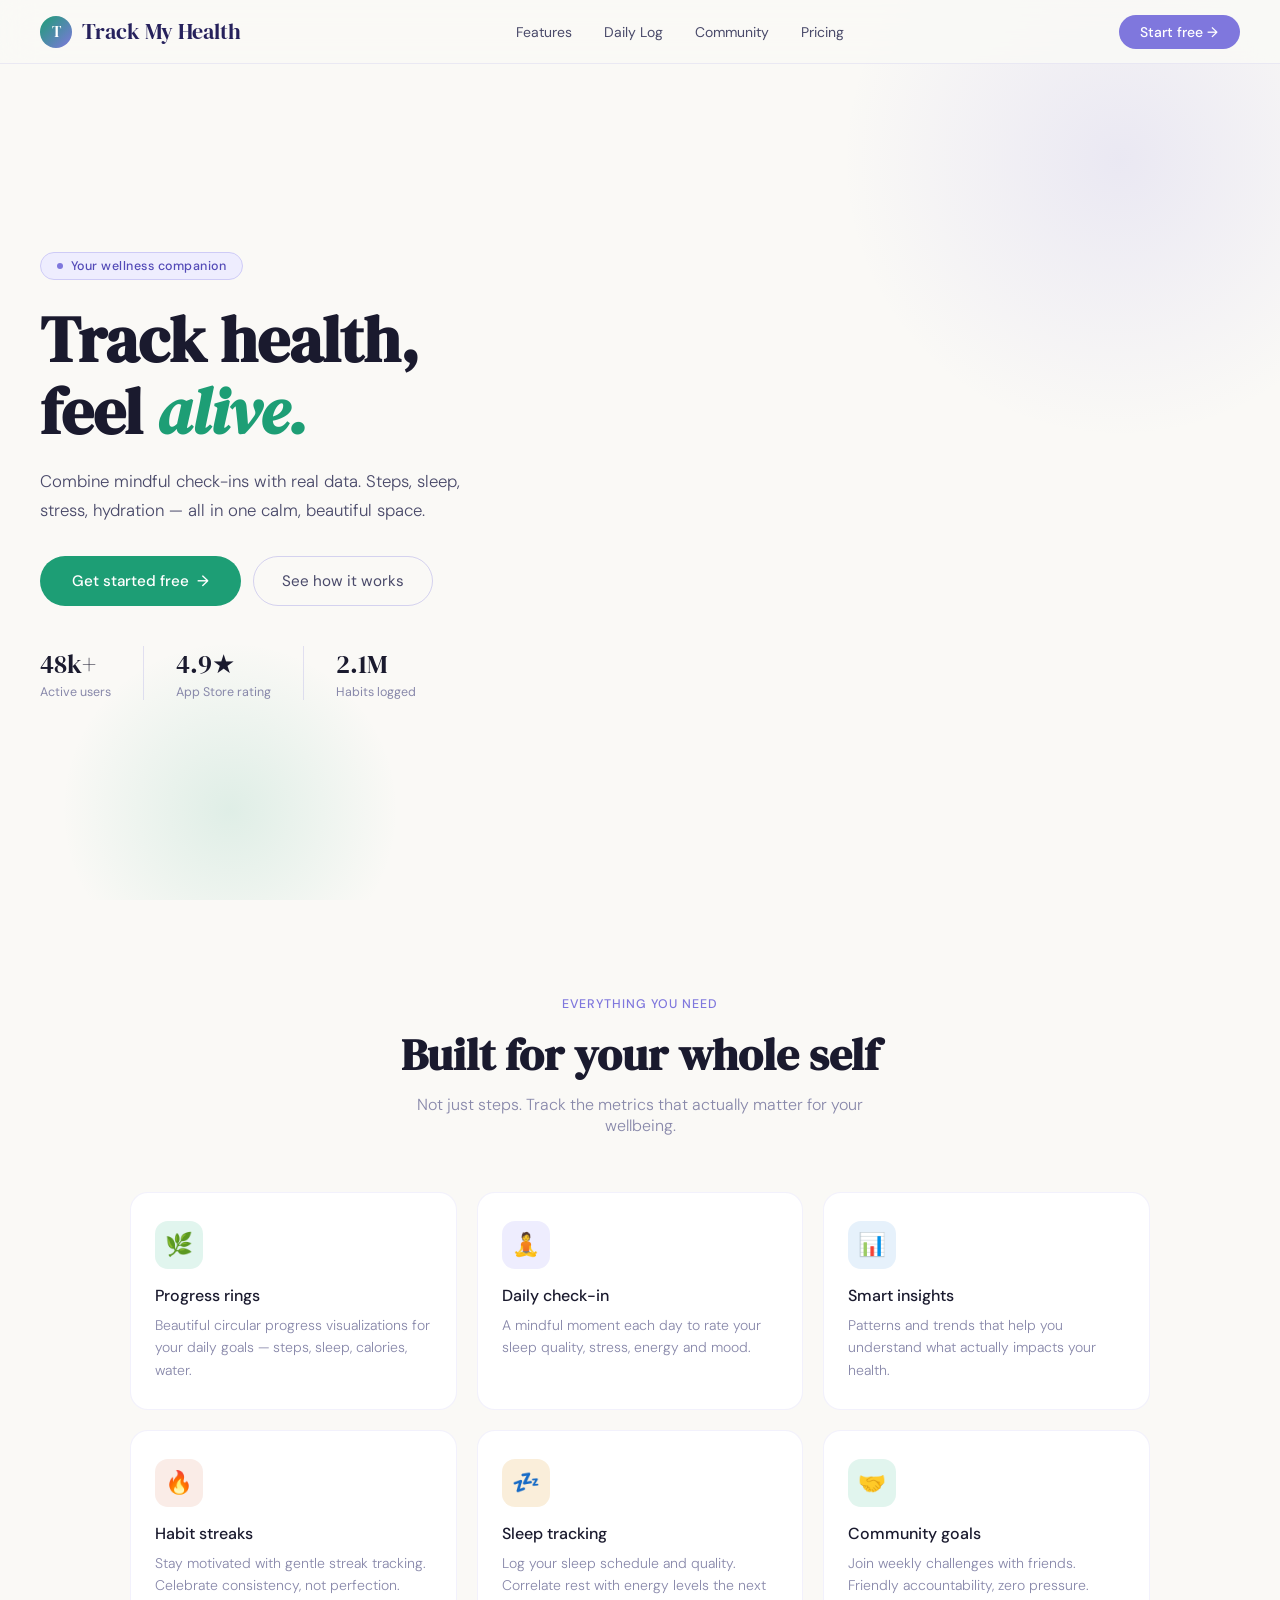
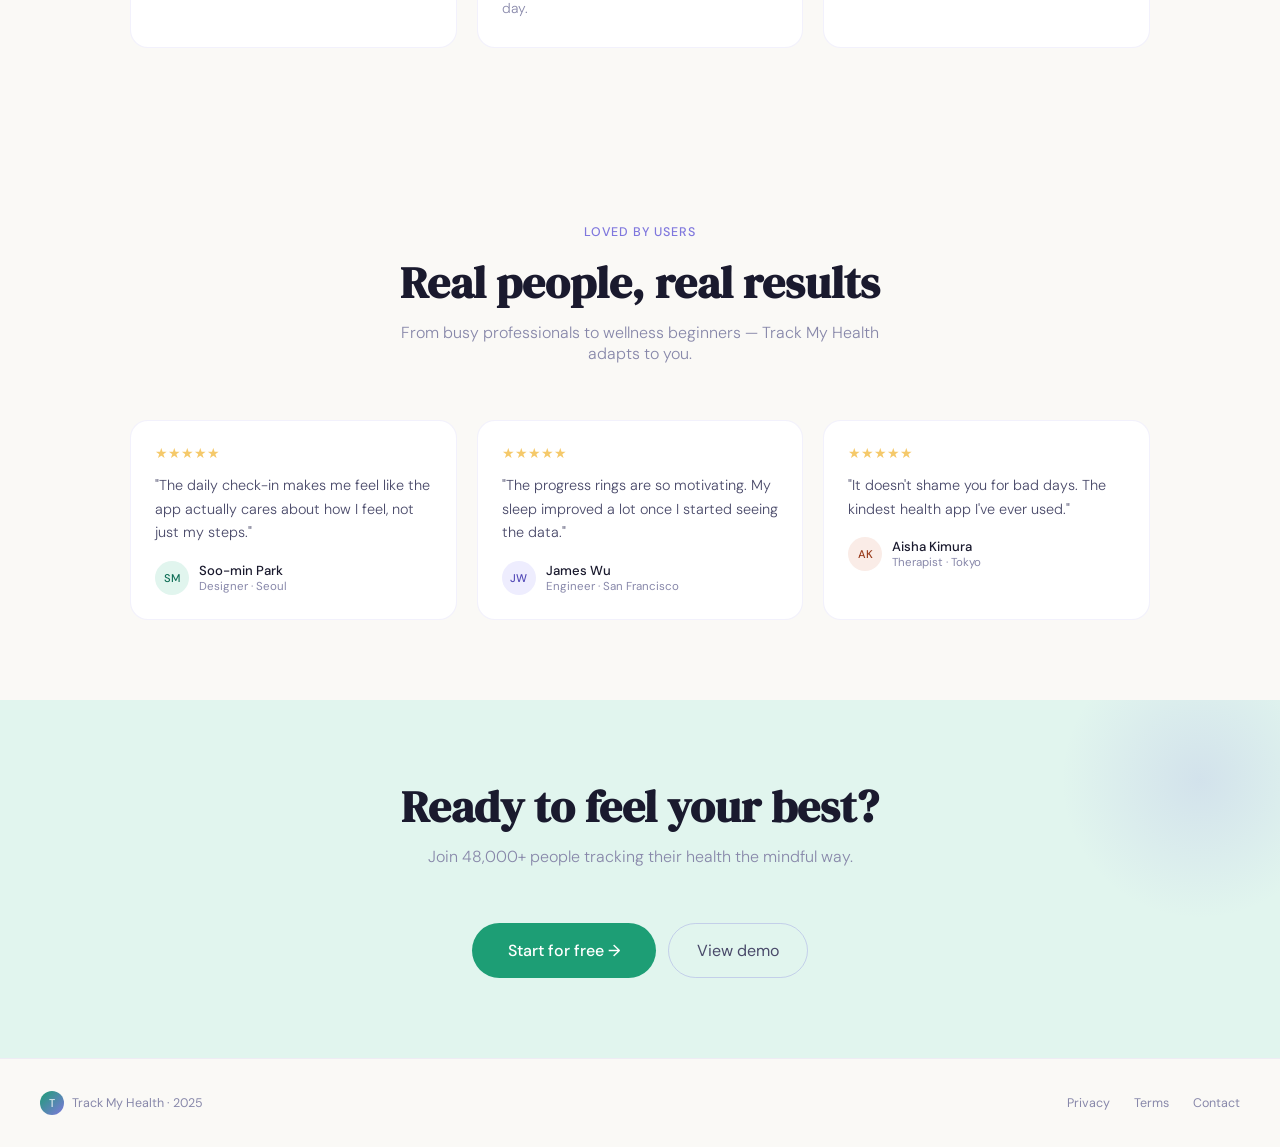
==== index.html @ 21d9737b "Replace activity level dropdown with visible clickable button chips" ====
<!DOCTYPE html>
<html lang="en">
<head>
<meta charset="UTF-8">
<meta name="viewport" content="width=device-width, initial-scale=1.0">
<title>Track My Health</title>
<link href="https://fonts.googleapis.com/css2?family=DM+Serif+Display:ital@0;1&family=DM+Sans:ital,opsz,wght@0,9..40,300;0,9..40,400;0,9..40,500;1,9..40,300&display=swap" rel="stylesheet">
<link rel="stylesheet" href="style.css">
</head>
<body>

<!-- ── MAIN LANDING PAGE ── -->
<div id="main-page">

<!-- NAV -->
<nav>
  <a href="#" class="nav-logo">
    <div class="nav-logo-dot">T</div>
    Track My Health
  </a>
  <ul class="nav-links">
    <li><a href="#features">Features</a></li>
    <li><a href="#checkin">Daily Log</a></li>
    <li><a href="#community">Community</a></li>
    <li><a href="#">Pricing</a></li>
  </ul>
  <button class="nav-cta">Start free →</button>
</nav>

<!-- HERO -->
<section class="hero">
  <div class="hero-left">
    <div class="hero-eyebrow"><span></span> Your wellness companion</div>
    <h1 class="hero-h1">Track health,<br>feel <em>alive.</em></h1>
    <p class="hero-sub">Combine mindful check-ins with real data. Steps, sleep, stress, hydration — all in one calm, beautiful space.</p>
    <div class="hero-actions">
      <button class="btn-primary">Get started free <span>→</span></button>
      <button class="btn-ghost">See how it works</button>
    </div>
    <div class="hero-stats">
      <div>
        <div class="hero-stat-num">48k+</div>
        <div class="hero-stat-label">Active users</div>
      </div>
      <div style="width:1px; background:rgba(127,119,221,0.2);"></div>
      <div>
        <div class="hero-stat-num">4.9★</div>
        <div class="hero-stat-label">App Store rating</div>
      </div>
      <div style="width:1px; background:rgba(127,119,221,0.2);"></div>
      <div>
        <div class="hero-stat-num">2.1M</div>
        <div class="hero-stat-label">Habits logged</div>
      </div>
    </div>
  </div>
</section>

<!-- FEATURES -->
<section class="features" id="features">
  <div class="section-eyebrow">Everything you need</div>
  <h2 class="section-title">Built for your whole self</h2>
  <p class="section-sub">Not just steps. Track the metrics that actually matter for your wellbeing.</p>
  <div class="features-grid">
    <div class="feat-card"><div class="feat-icon-wrap">🌿</div><div class="feat-title">Progress rings</div><div class="feat-desc">Beautiful circular progress visualizations for your daily goals — steps, sleep, calories, water.</div></div>
    <div class="feat-card"><div class="feat-icon-wrap">🧘</div><div class="feat-title">Daily check-in</div><div class="feat-desc">A mindful moment each day to rate your sleep quality, stress, energy and mood.</div></div>
    <div class="feat-card"><div class="feat-icon-wrap">📊</div><div class="feat-title">Smart insights</div><div class="feat-desc">Patterns and trends that help you understand what actually impacts your health.</div></div>
    <div class="feat-card"><div class="feat-icon-wrap">🔥</div><div class="feat-title">Habit streaks</div><div class="feat-desc">Stay motivated with gentle streak tracking. Celebrate consistency, not perfection.</div></div>
    <div class="feat-card"><div class="feat-icon-wrap">💤</div><div class="feat-title">Sleep tracking</div><div class="feat-desc">Log your sleep schedule and quality. Correlate rest with energy levels the next day.</div></div>
    <div class="feat-card"><div class="feat-icon-wrap">🤝</div><div class="feat-title">Community goals</div><div class="feat-desc">Join weekly challenges with friends. Friendly accountability, zero pressure.</div></div>
  </div>
</section>

<!-- TESTIMONIALS -->
<section class="testimonials" id="community">
  <div class="section-eyebrow">Loved by users</div>
  <h2 class="section-title">Real people, real results</h2>
  <p class="section-sub">From busy professionals to wellness beginners — Track My Health adapts to you.</p>
  <div class="testi-grid">
    <div class="testi-card">
      <div class="testi-stars">★★★★★</div>
      <p class="testi-quote">"The daily check-in makes me feel like the app actually cares about how I feel, not just my steps."</p>
      <div class="testi-author"><div class="testi-avatar" style="background:#E1F5EE;color:#0F6E56;">SM</div><div><div class="testi-name">Soo-min Park</div><div class="testi-role">Designer · Seoul</div></div></div>
    </div>
    <div class="testi-card">
      <div class="testi-stars">★★★★★</div>
      <p class="testi-quote">"The progress rings are so motivating. My sleep improved a lot once I started seeing the data."</p>
      <div class="testi-author"><div class="testi-avatar" style="background:#EEEDFE;color:#534AB7;">JW</div><div><div class="testi-name">James Wu</div><div class="testi-role">Engineer · San Francisco</div></div></div>
    </div>
    <div class="testi-card">
      <div class="testi-stars">★★★★★</div>
      <p class="testi-quote">"It doesn't shame you for bad days. The kindest health app I've ever used."</p>
      <div class="testi-author"><div class="testi-avatar" style="background:#FAECE7;color:#993C1D;">AK</div><div><div class="testi-name">Aisha Kimura</div><div class="testi-role">Therapist · Tokyo</div></div></div>
    </div>
  </div>
</section>

<!-- CTA -->
<section class="cta-footer">
  <h2 class="section-title">Ready to feel your best?</h2>
  <p class="section-sub">Join 48,000+ people tracking their health the mindful way.</p>
  <div class="cta-footer-actions">
    <button class="btn-primary" style="font-size:1rem;padding:1rem 2.25rem;">Start for free →</button>
    <button class="btn-ghost" style="font-size:1rem;padding:1rem 1.75rem;">View demo</button>
  </div>
</section>

<!-- FOOTER -->
<footer>
  <div style="display:flex;align-items:center;gap:8px;">
    <div class="nav-logo-dot" style="width:24px;height:24px;font-size:11px;">T</div>
    <span>Track My Health · 2025</span>
  </div>
  <div style="display:flex;gap:1.5rem;">
    <a href="#" style="color:var(--text-soft);text-decoration:none;">Privacy</a>
    <a href="#" style="color:var(--text-soft);text-decoration:none;">Terms</a>
    <a href="#" style="color:var(--text-soft);text-decoration:none;">Contact</a>
  </div>
</footer>

</div><!-- /#main-page -->


<!-- ── PERSONALIZED DASHBOARD ── -->
<div id="dashboard-page" style="display:none;">

  <nav>
    <a href="#" class="nav-logo">
      <div class="nav-logo-dot">T</div>
      Track My Health
    </a>
    <div class="db-nav-right">
      <span class="db-date-pill" id="db-date"></span>
      <div class="db-user-pill">
        <div class="dash-avatar" id="db-avatar"></div>
        <span class="db-nav-name" id="db-nav-name"></span>
      </div>
      <button class="btn-ghost" onclick="goBack()" style="font-size:0.82rem;padding:0.45rem 1rem;">← Home</button>
    </div>
  </nav>

  <!-- Welcome Hero -->
  <section class="db-hero">
    <div class="hero-eyebrow"><span></span> Your health dashboard</div>
    <h1 class="hero-h1">Welcome, <em id="db-name"></em>!</h1>
    <p class="hero-sub">Here's your personal health profile. Let's start building healthy habits today.</p>
    <div class="db-stats-grid" style="grid-template-columns:repeat(5,1fr);">
      <div class="db-stat-card">
        <div class="db-stat-icon">🧬</div>
        <div class="db-stat-val" id="db-gender"></div>
        <div class="db-stat-label">Gender</div>
      </div>
      <div class="db-stat-card">
        <div class="db-stat-icon">🎂</div>
        <div class="db-stat-val" id="db-age"></div>
        <div class="db-stat-label">Age</div>
      </div>
      <div class="db-stat-card">
        <div class="db-stat-icon">📏</div>
        <div class="db-stat-val" id="db-height"></div>
        <div class="db-stat-label">Height</div>
      </div>
      <div class="db-stat-card">
        <div class="db-stat-icon">⚖️</div>
        <div class="db-stat-val" id="db-weight"></div>
        <div class="db-stat-label">Weight</div>
      </div>
      <div class="db-stat-card">
        <div class="db-stat-icon">❤️</div>
        <div class="db-stat-val" id="db-bmi"></div>
        <div class="db-stat-label">BMI · <span id="db-bmi-cat"></span></div>
      </div>
    </div>
    <div class="db-calorie-card">
      <div class="db-cal-item">
        <div class="db-cal-label">Base Metabolic Rate</div>
        <div class="db-cal-num" id="db-bmr"></div>
        <div class="db-cal-sub">kcal burned at rest</div>
      </div>
      <div class="db-cal-divider"></div>
      <div class="db-cal-item">
        <div class="db-cal-label">Maintenance</div>
        <div class="db-cal-num" style="color:var(--purple-600);" id="db-maintain"></div>
        <div class="db-cal-sub">kcal/day to stay same weight</div>
      </div>
      <div class="db-cal-divider"></div>
      <div class="db-cal-item">
        <div class="db-cal-label">To Lose Weight</div>
        <div class="db-cal-num" style="color:var(--green-600);" id="db-lose-cal"></div>
        <div class="db-cal-sub">kcal/day · ~0.5 kg/week</div>
      </div>
    </div>
    <div class="db-health-note" id="db-health-wrap" style="display:none;">
      <div class="db-health-label">⚠️ Health conditions noted</div>
      <div class="db-health-text" id="db-health"></div>
    </div>
  </section>

  <!-- Goals -->
  <section class="db-goals-section">
    <div class="section-eyebrow">Your goals</div>
    <h2 class="section-title">What you're working towards</h2>
    <div class="db-goals-wrap" id="db-goals"></div>
  </section>

  <!-- Personalised Tips -->
  <section class="features" style="padding-top:0;">
    <div class="section-eyebrow">Recommendations</div>
    <h2 class="section-title">Tips just for you</h2>
    <p class="section-sub">Tailored advice based on your goals to help you get started.</p>
    <div class="features-grid" id="db-tips"></div>
  </section>

  <!-- CTA -->
  <section class="cta-footer">
    <h2 class="section-title">Start your first check-in</h2>
    <p class="section-sub">Log how you feel today — sleep, energy, hydration, and mood.</p>
    <div class="cta-footer-actions">
      <button class="btn-primary" style="font-size:1rem;padding:1rem 2.25rem;">Log today →</button>
      <button class="btn-ghost" onclick="goBack()" style="font-size:1rem;padding:1rem 1.75rem;">← Back to home</button>
    </div>
  </section>

  <footer>
    <div style="display:flex;align-items:center;gap:8px;">
      <div class="nav-logo-dot" style="width:24px;height:24px;font-size:11px;">T</div>
      <span>Track My Health · 2025</span>
    </div>
  </footer>

</div><!-- /#dashboard-page -->


<!-- ONBOARDING MODAL -->
<div class="modal-overlay" id="modal-overlay">
  <div class="modal-card">
    <button class="modal-close" id="modal-close">✕</button>

    <!-- Step indicator -->
    <div class="modal-steps">
      <div class="step-dot active" id="dot-1">1</div>
      <div class="step-line" id="step-line"></div>
      <div class="step-dot" id="dot-2">2</div>
    </div>
    <div class="step-labels">
      <span>Goals</span>
      <span>Details</span>
    </div>

    <!-- STEP 1: Goals -->
    <div id="step-1">
      <div class="modal-header">
        <h2 class="modal-title">What are your goals?</h2>
        <p class="modal-sub">Pick everything you want to work on — select at least one.</p>
      </div>
      <div class="goals-grid goals-grid-lg">
        <label class="goal-chip"><input type="checkbox" name="goals" value="lose-weight"/> 🏃 Lose weight</label>
        <label class="goal-chip"><input type="checkbox" name="goals" value="build-muscle"/> 💪 Build muscle</label>
        <label class="goal-chip"><input type="checkbox" name="goals" value="sleep-better"/> 💤 Sleep better</label>
        <label class="goal-chip"><input type="checkbox" name="goals" value="reduce-stress"/> 🧘 Reduce stress</label>
        <label class="goal-chip"><input type="checkbox" name="goals" value="improve-fitness"/> ⚡ Improve fitness</label>
        <label class="goal-chip"><input type="checkbox" name="goals" value="track-nutrition"/> 🥗 Track nutrition</label>
      </div>
      <p class="step-error" id="goal-error">Please select at least one goal to continue.</p>
      <button type="button" class="btn-primary" onclick="goToStep2()" style="width:100%;justify-content:center;font-size:1rem;padding:1rem;margin-top:1.5rem;">
        Next step →
      </button>
    </div>

    <!-- STEP 2: Personal details -->
    <div id="step-2" style="display:none;">
      <div class="modal-header">
        <h2 class="modal-title">About you</h2>
        <p class="modal-sub">Your details help us personalise your dashboard.</p>
      </div>
      <form class="modal-form" id="onboarding-form">
        <div class="form-row">
          <div class="form-group">
            <label>Your name</label>
            <input type="text" name="name" placeholder="e.g. Alex" required/>
          </div>
          <div class="form-group">
            <label>Gender</label>
            <select name="gender" required>
              <option value="" disabled selected>Select gender</option>
              <option value="Male">Male</option>
              <option value="Female">Female</option>
              <option value="Non-binary">Non-binary</option>
              <option value="Prefer not to say">Prefer not to say</option>
            </select>
          </div>
        </div>
        <div class="form-row">
          <div class="form-group">
            <label>Age</label>
            <input type="number" name="age" placeholder="e.g. 28" min="10" max="120" required/>
          </div>
        </div>
        <div class="form-group">
          <label>Activity Level <span style="color:var(--text-soft);font-weight:300;">— pick one</span></label>
          <div class="activity-grid">
            <label class="activity-chip"><input type="radio" name="activity" value="1.2" required/> 🛋️ Sedentary<span>little/no exercise</span></label>
            <label class="activity-chip"><input type="radio" name="activity" value="1.375"/> 🚶 Light<span>1–3 days/week</span></label>
            <label class="activity-chip"><input type="radio" name="activity" value="1.55"/> 🏃 Moderate<span>3–5 days/week</span></label>
            <label class="activity-chip"><input type="radio" name="activity" value="1.725"/> ⚡ Very Active<span>6–7 days/week</span></label>
            <label class="activity-chip"><input type="radio" name="activity" value="1.9"/> 🔥 Super Active<span>physical job + gym</span></label>
          </div>
        </div>
        <div class="form-row">
          <div class="form-group">
            <label>Height</label>
            <div class="input-unit-wrap">
              <input type="number" name="height" placeholder="e.g. 175" min="50" max="300" required/>
              <span class="input-unit">cm</span>
            </div>
          </div>
          <div class="form-group">
            <label>Weight</label>
            <div class="input-unit-wrap">
              <input type="number" name="weight" placeholder="e.g. 70" min="20" max="500" required/>
              <span class="input-unit">kg</span>
            </div>
          </div>
        </div>
        <div class="form-group">
          <label>Health conditions <span style="color:var(--text-soft);font-weight:300;">(optional)</span></label>
          <textarea name="health" placeholder="e.g. Diabetes, high blood pressure, knee pain, back issues, asthma..."></textarea>
        </div>
        <div class="step-nav">
          <button type="button" class="btn-ghost" onclick="goToStep1()">← Back</button>
          <button type="submit" class="btn-primary" style="flex:1;justify-content:center;">Start my journey →</button>
        </div>
      </form>
    </div>

  </div>
</div>

<script src="script.js"></script>
</body>
</html>
---- style.css ----
*, *::before, *::after { box-sizing: border-box; margin: 0; padding: 0; }

:root {
  --green-50: #E1F5EE;
  --green-100: #9FE1CB;
  --green-400: #1D9E75;
  --green-600: #0F6E56;
  --green-900: #04342C;
  --purple-50: #EEEDFE;
  --purple-100: #CECBF6;
  --purple-400: #7F77DD;
  --purple-600: #534AB7;
  --purple-900: #26215C;
  --warm: #FAF9F6;
  --text-dark: #1a1a2e;
  --text-mid: #4a4a6a;
  --text-soft: #8888aa;
  --radius: 18px;
  --radius-sm: 10px;
}

html { scroll-behavior: smooth; }

body {
  font-family: 'DM Sans', sans-serif;
  background: var(--warm);
  color: var(--text-dark);
  min-height: 100vh;
  overflow-x: hidden;
}

nav {
  position: fixed; top: 0; left: 0; right: 0; z-index: 100;
  display: flex; align-items: center; justify-content: space-between;
  padding: 0 2.5rem; height: 64px;
  background: rgba(250,249,246,0.85);
  backdrop-filter: blur(16px);
  border-bottom: 1px solid rgba(127,119,221,0.12);
}
.nav-logo {
  display: flex; align-items: center; gap: 10px;
  font-family: 'DM Serif Display', serif;
  font-size: 1.35rem; color: var(--purple-900); text-decoration: none;
}
.nav-logo-dot {
  width: 32px; height: 32px; border-radius: 50%;
  background: linear-gradient(135deg, var(--green-400), var(--purple-400));
  display: flex; align-items: center; justify-content: center;
  color: #fff; font-size: 15px;
}
.nav-links { display: flex; gap: 2rem; list-style: none; }
.nav-links a {
  text-decoration: none; font-size: 0.875rem;
  color: var(--text-mid); transition: color 0.2s;
}
.nav-links a:hover { color: var(--purple-400); }
.nav-cta {
  background: var(--purple-400); color: #fff;
  border: none; border-radius: 50px;
  padding: 0.5rem 1.35rem; font-size: 0.875rem; font-weight: 500;
  cursor: pointer; transition: background 0.2s, transform 0.15s;
  font-family: 'DM Sans', sans-serif;
}
.nav-cta:hover { background: var(--purple-600); transform: translateY(-1px); }

.hero {
  min-height: 100vh;
  display: grid; grid-template-columns: 1fr 1fr;
  align-items: center; padding: 100px 2.5rem 3rem;
  gap: 3rem; position: relative; overflow: hidden;
}
.hero::before {
  content: ''; position: absolute; top: -120px; right: -120px;
  width: 560px; height: 560px; border-radius: 50%;
  background: radial-gradient(circle, rgba(127,119,221,0.13) 0%, transparent 70%);
  pointer-events: none;
}
.hero::after {
  content: ''; position: absolute; bottom: -80px; left: 60px;
  width: 340px; height: 340px; border-radius: 50%;
  background: radial-gradient(circle, rgba(29,158,117,0.12) 0%, transparent 70%);
  pointer-events: none;
}
.hero-left { position: relative; z-index: 1; }
.hero-eyebrow {
  display: inline-flex; align-items: center; gap: 8px;
  background: var(--purple-50); border: 1px solid var(--purple-100);
  color: var(--purple-600); border-radius: 50px;
  padding: 0.3rem 1rem; font-size: 0.78rem; font-weight: 500;
  letter-spacing: 0.04em; margin-bottom: 1.5rem;
  animation: fadeUp 0.6s ease both;
}
.hero-eyebrow span {
  width: 6px; height: 6px; border-radius: 50%;
  background: var(--purple-400); display: inline-block;
}
.hero-h1 {
  font-family: 'DM Serif Display', serif;
  font-size: clamp(2.8rem, 5vw, 4rem); line-height: 1.12;
  color: var(--text-dark); margin-bottom: 1.25rem;
  animation: fadeUp 0.6s 0.1s ease both;
}
.hero-h1 em { font-style: italic; color: var(--green-400); }
.hero-sub {
  font-size: 1.05rem; font-weight: 300; line-height: 1.7;
  color: var(--text-mid); max-width: 440px; margin-bottom: 2rem;
  animation: fadeUp 0.6s 0.2s ease both;
}
.hero-actions {
  display: flex; gap: 12px; flex-wrap: wrap;
  animation: fadeUp 0.6s 0.3s ease both;
}
.btn-primary {
  background: var(--green-400); color: #fff;
  border: none; border-radius: 50px;
  padding: 0.85rem 2rem; font-size: 0.95rem; font-weight: 500;
  cursor: pointer; transition: background 0.2s, transform 0.15s;
  display: inline-flex; align-items: center; gap: 8px;
  font-family: 'DM Sans', sans-serif;
}
.btn-primary:hover { background: var(--green-600); transform: translateY(-2px); }
.btn-ghost {
  background: transparent; color: var(--text-mid);
  border: 1.5px solid rgba(127,119,221,0.3); border-radius: 50px;
  padding: 0.85rem 1.75rem; font-size: 0.95rem;
  cursor: pointer; transition: all 0.2s;
  font-family: 'DM Sans', sans-serif;
}
.btn-ghost:hover { border-color: var(--purple-400); color: var(--purple-400); }
.hero-stats {
  display: flex; gap: 2rem; margin-top: 2.5rem;
  animation: fadeUp 0.6s 0.4s ease both;
}
.hero-stat-num {
  font-family: 'DM Serif Display', serif;
  font-size: 1.6rem; color: var(--text-dark);
}
.hero-stat-label { font-size: 0.78rem; color: var(--text-soft); margin-top: 2px; }

.hero-right { position: relative; z-index: 1; animation: fadeUp 0.7s 0.2s ease both; }
.dashboard-card {
  background: #fff; border-radius: 28px;
  border: 1px solid rgba(127,119,221,0.15); padding: 1.5rem;
  box-shadow: 0 8px 48px rgba(127,119,221,0.1), 0 2px 12px rgba(29,158,117,0.06);
  position: relative;
}
.dash-header {
  display: flex; align-items: center; justify-content: space-between;
  margin-bottom: 1.25rem;
}
.dash-greeting { font-size: 0.78rem; color: var(--text-soft); }
.dash-name { font-size: 1rem; font-weight: 500; color: var(--text-dark); }
.dash-avatar {
  width: 38px; height: 38px; border-radius: 50%;
  background: linear-gradient(135deg, var(--green-100), var(--purple-100));
  display: flex; align-items: center; justify-content: center;
  font-size: 0.8rem; font-weight: 500; color: var(--purple-600);
}

.ring-section {
  display: flex; align-items: center; justify-content: center;
  gap: 2rem; margin-bottom: 1.25rem;
}
.ring-wrap { position: relative; width: 110px; height: 110px; }
.ring-wrap svg { transform: rotate(-90deg); }
.ring-center {
  position: absolute; top: 50%; left: 50%;
  transform: translate(-50%, -50%); text-align: center;
}
.ring-center-num {
  font-family: 'DM Serif Display', serif;
  font-size: 1.4rem; color: var(--text-dark); line-height: 1;
}
.ring-center-label { font-size: 0.65rem; color: var(--text-soft); }
.ring-stats { display: flex; flex-direction: column; gap: 8px; }
.ring-stat-row { display: flex; align-items: center; gap: 10px; }
.ring-stat-dot { width: 9px; height: 9px; border-radius: 50%; flex-shrink: 0; }
.ring-stat-label { font-size: 0.75rem; color: var(--text-soft); flex: 1; }
.ring-stat-val { font-size: 0.85rem; font-weight: 500; color: var(--text-dark); }

.checkin-title {
  font-size: 0.75rem; font-weight: 500; color: var(--text-soft);
  text-transform: uppercase; letter-spacing: 0.06em; margin-bottom: 10px;
}
.checkin-rows { display: flex; flex-direction: column; gap: 7px; }
.checkin-row { display: flex; align-items: center; gap: 10px; }
.checkin-icon { font-size: 1rem; width: 28px; text-align: center; }
.checkin-name { font-size: 0.8rem; color: var(--text-mid); flex: 1; }
.checkin-bar-wrap { width: 90px; height: 5px; background: #f0eef8; border-radius: 10px; }
.checkin-bar { height: 5px; border-radius: 10px; }
.checkin-pct { font-size: 0.75rem; color: var(--text-dark); font-weight: 500; width: 32px; text-align: right; }

.float-badge {
  position: absolute; top: -16px; right: 1.5rem;
  background: var(--green-400); color: #fff;
  border-radius: 50px; padding: 0.35rem 1rem;
  font-size: 0.75rem; font-weight: 500;
  display: flex; align-items: center; gap: 6px;
  box-shadow: 0 4px 16px rgba(29,158,117,0.35);
  animation: floatBounce 3s ease-in-out infinite;
}
.float-badge::before { content: '🔥'; }

.features { padding: 6rem 2.5rem; max-width: 1100px; margin: 0 auto; }
.section-eyebrow {
  text-align: center; font-size: 0.78rem; font-weight: 500;
  letter-spacing: 0.08em; color: var(--purple-400);
  text-transform: uppercase; margin-bottom: 1rem;
}
.section-title {
  font-family: 'DM Serif Display', serif;
  font-size: clamp(2rem, 3.5vw, 2.8rem);
  text-align: center; color: var(--text-dark);
  margin-bottom: 0.75rem; line-height: 1.2;
}
.section-sub {
  text-align: center; font-size: 1rem; color: var(--text-soft);
  font-weight: 300; max-width: 500px; margin: 0 auto 3.5rem;
}
.features-grid {
  display: grid; grid-template-columns: repeat(3, 1fr); gap: 1.25rem;
}
.feat-card {
  background: #fff; border-radius: var(--radius);
  border: 1px solid rgba(127,119,221,0.1);
  padding: 1.75rem 1.5rem;
  transition: transform 0.2s, box-shadow 0.2s;
}
.feat-card:hover {
  transform: translateY(-4px);
  box-shadow: 0 12px 40px rgba(127,119,221,0.12);
}
.feat-card:nth-child(1) .feat-icon-wrap { background: var(--green-50); }
.feat-card:nth-child(2) .feat-icon-wrap { background: var(--purple-50); }
.feat-card:nth-child(3) .feat-icon-wrap { background: #E6F1FB; }
.feat-card:nth-child(4) .feat-icon-wrap { background: #FAECE7; }
.feat-card:nth-child(5) .feat-icon-wrap { background: #FAEEDA; }
.feat-card:nth-child(6) .feat-icon-wrap { background: var(--green-50); }
.feat-icon-wrap {
  width: 48px; height: 48px; border-radius: 13px;
  display: flex; align-items: center; justify-content: center;
  font-size: 1.4rem; margin-bottom: 1rem;
}
.feat-title { font-size: 1rem; font-weight: 500; color: var(--text-dark); margin-bottom: 0.5rem; }
.feat-desc { font-size: 0.875rem; color: var(--text-soft); line-height: 1.6; font-weight: 300; }

.checkin-section {
  padding: 5rem 2.5rem;
  background: linear-gradient(135deg, var(--purple-900) 0%, #1a1a3e 60%, #0d2a1a 100%);
  position: relative; overflow: hidden;
}
.checkin-section::before {
  content: ''; position: absolute; top: -100px; left: -100px;
  width: 400px; height: 400px; border-radius: 50%;
  background: radial-gradient(circle, rgba(29,158,117,0.2) 0%, transparent 70%);
  pointer-events: none;
}
.checkin-inner {
  max-width: 1100px; margin: 0 auto;
  display: grid; grid-template-columns: 1fr 1fr;
  gap: 4rem; align-items: center; position: relative; z-index: 1;
}
.checkin-left .section-eyebrow { color: var(--green-100); text-align: left; }
.checkin-left .section-title { color: #fff; text-align: left; }
.checkin-left .section-sub { color: rgba(255,255,255,0.55); text-align: left; margin: 0 0 2rem; }
.habit-list { display: flex; flex-direction: column; gap: 12px; }
.habit-item {
  display: flex; align-items: center; gap: 14px;
  background: rgba(255,255,255,0.07); border: 1px solid rgba(255,255,255,0.1);
  border-radius: 14px; padding: 0.9rem 1.1rem; transition: background 0.2s;
  cursor: pointer;
}
.habit-item:hover { background: rgba(255,255,255,0.11); }
.habit-check {
  width: 26px; height: 26px; border-radius: 50%;
  display: flex; align-items: center; justify-content: center;
  font-size: 0.75rem; flex-shrink: 0;
}
.habit-check.done { background: var(--green-400); color: #fff; }
.habit-check.pending { background: rgba(255,255,255,0.12); color: rgba(255,255,255,0.4); }
.habit-info { flex: 1; }
.habit-name { font-size: 0.875rem; color: #fff; }
.habit-time { font-size: 0.75rem; color: rgba(255,255,255,0.45); }
.habit-streak {
  font-size: 0.75rem; color: var(--green-100);
  background: rgba(29,158,117,0.2); border-radius: 20px; padding: 2px 10px;
}
.checkin-right { display: flex; flex-direction: column; gap: 14px; }
.big-metric {
  background: rgba(255,255,255,0.08); border: 1px solid rgba(255,255,255,0.1);
  border-radius: var(--radius); padding: 1.4rem 1.5rem;
}
.big-metric-label { font-size: 0.75rem; color: rgba(255,255,255,0.5); margin-bottom: 4px; }
.big-metric-num {
  font-family: 'DM Serif Display', serif;
  font-size: 2.2rem; color: #fff; line-height: 1;
}
.big-metric-sub { font-size: 0.78rem; color: var(--green-100); margin-top: 4px; }
.metrics-row { display: grid; grid-template-columns: 1fr 1fr; gap: 14px; }
.sm-metric {
  background: rgba(255,255,255,0.06); border: 1px solid rgba(255,255,255,0.08);
  border-radius: var(--radius-sm); padding: 1rem 1.1rem;
}
.sm-metric-label { font-size: 0.72rem; color: rgba(255,255,255,0.45); margin-bottom: 6px; }
.sm-metric-num { font-size: 1.3rem; font-weight: 500; color: #fff; }
.sm-metric-bar-wrap { margin-top: 8px; height: 4px; background: rgba(255,255,255,0.12); border-radius: 4px; }
.sm-metric-bar { height: 4px; border-radius: 4px; }

.testimonials { padding: 5rem 2.5rem; max-width: 1100px; margin: 0 auto; }
.testi-grid { display: grid; grid-template-columns: repeat(3, 1fr); gap: 1.25rem; margin-top: 3rem; }
.testi-card {
  background: #fff; border: 1px solid rgba(127,119,221,0.1);
  border-radius: var(--radius); padding: 1.5rem;
}
.testi-stars { color: #F5C96A; font-size: 0.85rem; margin-bottom: 0.75rem; }
.testi-quote { font-size: 0.9rem; line-height: 1.65; color: var(--text-mid); font-weight: 300; margin-bottom: 1rem; }
.testi-author { display: flex; align-items: center; gap: 10px; }
.testi-avatar {
  width: 34px; height: 34px; border-radius: 50%;
  display: flex; align-items: center; justify-content: center;
  font-size: 0.7rem; font-weight: 500;
}
.testi-name { font-size: 0.82rem; font-weight: 500; color: var(--text-dark); }
.testi-role { font-size: 0.72rem; color: var(--text-soft); }

.cta-footer {
  padding: 5rem 2.5rem; text-align: center;
  background: var(--green-50); position: relative; overflow: hidden;
}
.cta-footer::before {
  content: ''; position: absolute; top: -60px; right: -60px;
  width: 280px; height: 280px; border-radius: 50%;
  background: radial-gradient(circle, rgba(127,119,221,0.15) 0%, transparent 70%);
}
.cta-footer-actions {
  display: flex; justify-content: center; gap: 12px; flex-wrap: wrap;
}

footer {
  padding: 2rem 2.5rem;
  border-top: 1px solid rgba(127,119,221,0.1);
  display: flex; align-items: center; justify-content: space-between;
  font-size: 0.78rem; color: var(--text-soft);
}

@keyframes fadeUp {
  from { opacity: 0; transform: translateY(20px); }
  to   { opacity: 1; transform: translateY(0); }
}
@keyframes floatBounce {
  0%, 100% { transform: translateY(0); }
  50%       { transform: translateY(-6px); }
}


/* ── Step Indicator ── */
.modal-steps {
  display: flex;
  align-items: center;
  justify-content: center;
  gap: 0;
  margin-bottom: 6px;
}
.step-dot {
  width: 34px; height: 34px;
  border-radius: 50%;
  background: var(--purple-50);
  border: 2px solid var(--purple-100);
  color: var(--text-soft);
  font-size: 0.82rem; font-weight: 600;
  display: flex; align-items: center; justify-content: center;
  transition: all 0.3s;
  flex-shrink: 0;
}
.step-dot.active { background: var(--purple-400); border-color: var(--purple-400); color: #fff; }
.step-dot.done   { background: var(--green-400);  border-color: var(--green-400);  color: #fff; }
.step-line {
  width: 64px; height: 2px;
  background: var(--purple-100);
  transition: background 0.3s;
}
.step-line.done { background: var(--green-400); }
.step-labels {
  display: flex;
  justify-content: space-between;
  width: 130px;
  margin: 0 auto 1.5rem;
  font-size: 0.7rem;
  color: var(--text-soft);
}
.step-error {
  font-size: 0.82rem;
  color: #e91e63;
  margin-top: 0.75rem;
  display: none;
}
.goals-grid-lg { margin-top: 0.25rem; }
.goals-grid-lg .goal-chip { padding: 0.75rem 1rem; font-size: 0.9rem; }
.activity-grid {
  display: grid;
  grid-template-columns: repeat(5, 1fr);
  gap: 8px;
  margin-top: 4px;
}
.activity-chip {
  display: flex;
  flex-direction: column;
  align-items: center;
  justify-content: center;
  gap: 4px;
  padding: 0.75rem 0.5rem;
  border: 1.5px solid rgba(127,119,221,0.2);
  border-radius: var(--radius-sm);
  font-size: 0.82rem;
  color: var(--text-mid);
  cursor: pointer;
  text-align: center;
  transition: all 0.18s;
  background: var(--warm);
  user-select: none;
  line-height: 1.3;
}
.activity-chip input[type="radio"] { display: none; }
.activity-chip span { font-size: 0.67rem; color: var(--text-soft); }
.activity-chip:hover { border-color: var(--green-400); color: var(--green-600); }
.activity-chip.selected {
  border-color: #1b5e20;
  background: #2e7d32;
  color: #ffffff;
  font-weight: 600;
}
.activity-chip.selected span { color: rgba(255,255,255,0.8); }
.step-nav {
  display: flex;
  gap: 12px;
  margin-top: 0.5rem;
}
.form-group textarea {
  border: 1.5px solid rgba(127,119,221,0.2);
  border-radius: var(--radius-sm);
  padding: 0.7rem 1rem;
  font-size: 0.9rem;
  font-family: 'DM Sans', sans-serif;
  color: var(--text-dark);
  background: var(--warm);
  outline: none;
  width: 100%;
  resize: vertical;
  min-height: 88px;
  line-height: 1.55;
  transition: border-color 0.2s, box-shadow 0.2s;
}
.form-group textarea:focus {
  border-color: var(--purple-400);
  box-shadow: 0 0 0 3px rgba(127,119,221,0.12);
}
.db-calorie-card {
  max-width: 780px;
  margin-top: 1.25rem;
  background: #fff;
  border-radius: var(--radius);
  border: 1px solid rgba(127,119,221,0.12);
  padding: 1.5rem 2rem;
  box-shadow: 0 4px 20px rgba(127,119,221,0.07);
  display: flex;
  align-items: center;
  gap: 0;
}
.db-cal-item { flex: 1; text-align: center; }
.db-cal-divider { width: 1px; height: 52px; background: rgba(127,119,221,0.15); flex-shrink: 0; }
.db-cal-label {
  font-size: 0.72rem; font-weight: 500;
  color: var(--text-soft);
  text-transform: uppercase; letter-spacing: 0.06em;
  margin-bottom: 4px;
}
.db-cal-num {
  font-family: 'DM Serif Display', serif;
  font-size: 1.6rem; color: var(--text-dark); line-height: 1;
}
.db-cal-sub { font-size: 0.7rem; color: var(--text-soft); margin-top: 3px; }
.db-health-note {
  max-width: 780px;
  margin-top: 1.5rem;
  background: rgba(255,255,255,0.8);
  border: 1px solid rgba(233,30,99,0.15);
  border-left: 3px solid #e91e63;
  border-radius: var(--radius-sm);
  padding: 0.9rem 1.25rem;
}
.db-health-label {
  font-size: 0.72rem; font-weight: 600;
  color: #e91e63;
  text-transform: uppercase; letter-spacing: 0.06em;
  margin-bottom: 5px;
}
.db-health-text { font-size: 0.9rem; color: var(--text-mid); line-height: 1.6; }

/* ── Dashboard ── */
.db-nav-right {
  display: flex;
  align-items: center;
  gap: 12px;
}
.db-date-pill {
  font-size: 0.78rem;
  color: var(--text-soft);
  background: var(--purple-50);
  border: 1px solid var(--purple-100);
  border-radius: 50px;
  padding: 0.3rem 0.9rem;
}
.db-user-pill {
  display: flex;
  align-items: center;
  gap: 8px;
}
.db-nav-name {
  font-size: 0.875rem;
  font-weight: 500;
  color: var(--text-dark);
}
.db-hero {
  padding: 110px 2.5rem 4rem;
  background: linear-gradient(135deg, var(--purple-50) 0%, var(--green-50) 100%);
  position: relative;
}
.db-stats-grid {
  display: grid;
  grid-template-columns: repeat(4, 1fr);
  gap: 1.25rem;
  margin-top: 2.5rem;
  max-width: 780px;
}
.db-stat-card {
  background: #fff;
  border-radius: var(--radius);
  border: 1px solid rgba(127,119,221,0.12);
  padding: 1.5rem 1.25rem;
  text-align: center;
  box-shadow: 0 4px 20px rgba(127,119,221,0.07);
  transition: transform 0.2s, box-shadow 0.2s;
}
.db-stat-card:hover {
  transform: translateY(-3px);
  box-shadow: 0 10px 30px rgba(127,119,221,0.12);
}
.db-stat-icon { font-size: 1.75rem; margin-bottom: 0.6rem; }
.db-stat-val {
  font-family: 'DM Serif Display', serif;
  font-size: 1.5rem;
  color: var(--text-dark);
  line-height: 1;
  transition: color 0.3s;
}
.db-stat-label { font-size: 0.75rem; color: var(--text-soft); margin-top: 5px; }
.db-goals-section {
  padding: 4rem 2.5rem 3rem;
  max-width: 1100px;
  margin: 0 auto;
  text-align: center;
}
.db-goals-wrap {
  display: flex;
  flex-wrap: wrap;
  gap: 12px;
  justify-content: center;
  margin-top: 1.5rem;
}
.db-goal-chip {
  background: var(--purple-50);
  border: 1.5px solid var(--purple-100);
  color: var(--purple-600);
  border-radius: 50px;
  padding: 0.65rem 1.4rem;
  font-size: 0.95rem;
  font-weight: 500;
}

/* ── Calculators ── */
.calculator-section { padding: 5rem 2.5rem; }
.cal-bg { background: #f5f4fb; }
.calc-container { max-width: 1100px; margin: 0 auto; }
.calc-card {
  display: grid;
  grid-template-columns: 1fr 1fr;
  gap: 3rem;
  background: #fff;
  border-radius: 28px;
  border: 1px solid rgba(127,119,221,0.12);
  padding: 2.5rem;
  box-shadow: 0 8px 40px rgba(127,119,221,0.08);
  margin-top: 3rem;
  align-items: start;
}
.calc-inputs { display: flex; flex-direction: column; gap: 1.25rem; }
.calc-inputs select {
  border: 1.5px solid rgba(127,119,221,0.2);
  border-radius: var(--radius-sm);
  padding: 0.7rem 1rem;
  font-size: 0.95rem;
  font-family: 'DM Sans', sans-serif;
  color: var(--text-dark);
  background: var(--warm);
  outline: none;
  width: 100%;
  cursor: pointer;
  transition: border-color 0.2s, box-shadow 0.2s;
}
.calc-inputs select:focus {
  border-color: var(--purple-400);
  box-shadow: 0 0 0 3px rgba(127,119,221,0.12);
}
.calc-result-panel {
  display: flex;
  align-items: center;
  justify-content: center;
  min-height: 220px;
}
.calc-placeholder {
  text-align: center;
  color: var(--text-soft);
  font-size: 0.9rem;
  font-weight: 300;
  border: 2px dashed rgba(127,119,221,0.2);
  border-radius: var(--radius);
  padding: 2.5rem;
  width: 100%;
  line-height: 1.6;
}
.calc-placeholder p { margin-top: 0.75rem; }
.bmi-result-content, .cal-result-content { width: 100%; }
.bmi-score-wrap { text-align: center; margin-bottom: 1.5rem; }
.bmi-score {
  font-family: 'DM Serif Display', serif;
  font-size: 4.5rem;
  line-height: 1;
  transition: color 0.3s;
}
.bmi-category { font-size: 1.05rem; font-weight: 500; margin-top: 0.4rem; transition: color 0.3s; }
.bmi-scale { margin-bottom: 1.25rem; }
.bmi-bar {
  height: 12px;
  border-radius: 6px;
  background: linear-gradient(to right, #378ADD 0%, #1D9E75 33%, #F5A623 66%, #D85A30 100%);
  position: relative;
  margin-bottom: 0.6rem;
}
.bmi-indicator {
  position: absolute;
  top: 50%;
  transform: translate(-50%, -50%);
  width: 20px; height: 20px;
  border-radius: 50%;
  border: 3px solid #fff;
  box-shadow: 0 2px 8px rgba(0,0,0,0.2);
  transition: left 0.6s ease, background 0.3s;
}
.bmi-scale-labels {
  display: flex;
  justify-content: space-between;
  font-size: 0.7rem;
  color: var(--text-soft);
}
.calc-tip {
  font-size: 0.875rem;
  color: var(--text-mid);
  line-height: 1.65;
  font-weight: 300;
  padding: 1rem 1.25rem;
  background: var(--warm);
  border-radius: var(--radius-sm);
  border-left: 3px solid var(--purple-100);
}
.cal-results-grid { display: flex; flex-direction: column; gap: 1rem; margin-bottom: 1.25rem; }
.cal-result-card {
  background: var(--warm);
  border-radius: var(--radius-sm);
  padding: 1.1rem 1.4rem;
  border: 1px solid rgba(127,119,221,0.1);
}
.cal-highlight { background: var(--purple-50); border-color: var(--purple-100); }
.cal-loss-card { background: var(--green-50); border-color: var(--green-100); }
.cal-result-label {
  font-size: 0.72rem; font-weight: 500;
  color: var(--text-soft);
  text-transform: uppercase; letter-spacing: 0.06em;
  margin-bottom: 4px;
}
.cal-result-num {
  font-family: 'DM Serif Display', serif;
  font-size: 1.85rem;
  color: var(--text-dark);
  line-height: 1;
}
.cal-num-purple { color: var(--purple-600); }
.cal-num-green { color: var(--green-600); }
.cal-result-sub { font-size: 0.72rem; color: var(--text-soft); margin-top: 3px; }

/* ── Modal ── */
.modal-overlay {
  position: fixed;
  inset: 0;
  background: rgba(26,26,46,0.65);
  backdrop-filter: blur(6px);
  z-index: 1000;
  display: flex;
  align-items: center;
  justify-content: center;
  padding: 1rem;
  opacity: 0;
  pointer-events: none;
  transition: opacity 0.25s ease;
}
.modal-overlay.open {
  opacity: 1;
  pointer-events: all;
}
.modal-card {
  background: #fff;
  border-radius: 28px;
  padding: 2.5rem;
  width: 100%;
  max-width: 520px;
  position: relative;
  transform: translateY(24px) scale(0.97);
  transition: transform 0.3s ease;
  max-height: 90vh;
  overflow-y: auto;
}
.modal-overlay.open .modal-card {
  transform: translateY(0) scale(1);
}
.modal-close {
  position: absolute;
  top: 1.25rem; right: 1.25rem;
  background: var(--purple-50);
  border: none;
  width: 32px; height: 32px;
  border-radius: 50%;
  font-size: 0.8rem;
  color: var(--text-mid);
  cursor: pointer;
  display: flex; align-items: center; justify-content: center;
  transition: background 0.2s;
}
.modal-close:hover { background: var(--purple-100); }
.modal-header { text-align: center; margin-bottom: 2rem; }
.modal-title {
  font-family: 'DM Serif Display', serif;
  font-size: 1.75rem;
  color: var(--text-dark);
  margin: 0.75rem 0 0.4rem;
}
.modal-sub { font-size: 0.9rem; color: var(--text-soft); font-weight: 300; }
.modal-form { display: flex; flex-direction: column; gap: 1.25rem; }
.form-row { display: grid; grid-template-columns: 1fr 1fr; gap: 1rem; }
.form-group { display: flex; flex-direction: column; gap: 6px; }
.form-group label { font-size: 0.8rem; font-weight: 500; color: var(--text-mid); }
.form-group select,
.form-group input[type="text"],
.form-group input[type="number"] {
  border: 1.5px solid rgba(127,119,221,0.2);
  border-radius: var(--radius-sm);
  padding: 0.7rem 1rem;
  font-size: 0.95rem;
  font-family: 'DM Sans', sans-serif;
  color: var(--text-dark);
  background: var(--warm);
  outline: none;
  width: 100%;
  transition: border-color 0.2s, box-shadow 0.2s;
}
.form-group select { cursor: pointer; }
.form-group input:focus,
.form-group select:focus {
  border-color: var(--purple-400);
  box-shadow: 0 0 0 3px rgba(127,119,221,0.12);
}
.input-unit-wrap { position: relative; }
.input-unit-wrap input { padding-right: 3rem; }
.input-unit {
  position: absolute;
  right: 1rem; top: 50%;
  transform: translateY(-50%);
  font-size: 0.8rem;
  color: var(--text-soft);
  font-weight: 500;
  pointer-events: none;
}
.goals-grid {
  display: grid;
  grid-template-columns: 1fr 1fr;
  gap: 8px;
  margin-top: 4px;
}
.goal-chip {
  display: flex; align-items: center; gap: 8px;
  padding: 0.6rem 1rem;
  border: 1.5px solid rgba(127,119,221,0.2);
  border-radius: var(--radius-sm);
  font-size: 0.85rem;
  color: var(--text-mid);
  cursor: pointer;
  transition: all 0.18s;
  background: var(--warm);
  user-select: none;
}
.goal-chip input[type="checkbox"] { display: none; }
.goal-chip:hover { border-color: var(--purple-400); color: var(--purple-600); }
.goal-chip.selected {
  border-color: #1b5e20;
  background: #2e7d32;
  color: #ffffff;
  font-weight: 600;
}
.modal-success { display: none; text-align: center; padding: 1rem 0; }
.modal-success.show { display: block; }
.success-icon { font-size: 3.5rem; margin-bottom: 1rem; }
.success-title {
  font-family: 'DM Serif Display', serif;
  font-size: 1.75rem;
  color: var(--text-dark);
  margin-bottom: 0.5rem;
}
.success-sub { font-size: 0.95rem; color: var(--text-mid); font-weight: 300; line-height: 1.6; }

@media (max-width: 768px) {
  .hero { grid-template-columns: 1fr; padding: 90px 1.25rem 2rem; }
  .features-grid { grid-template-columns: 1fr; }
  .checkin-inner { grid-template-columns: 1fr; }
  .testi-grid { grid-template-columns: 1fr; }
  nav { padding: 0 1.25rem; }
  .nav-links { display: none; }
  .hero-right { display: none; }
  .features, .checkin-section, .testimonials, .cta-footer { padding: 4rem 1.25rem; }
  .form-row { grid-template-columns: 1fr; }
  .goals-grid { grid-template-columns: 1fr; }
  .modal-card { padding: 1.75rem 1.25rem; }
  .calc-card { grid-template-columns: 1fr; gap: 2rem; }
  .calculator-section { padding: 4rem 1.25rem; }
  .db-stats-grid { grid-template-columns: 1fr 1fr; }
  .db-nav-right { gap: 8px; }
  .db-date-pill { display: none; }
  .db-hero { padding: 100px 1.25rem 3rem; }

}
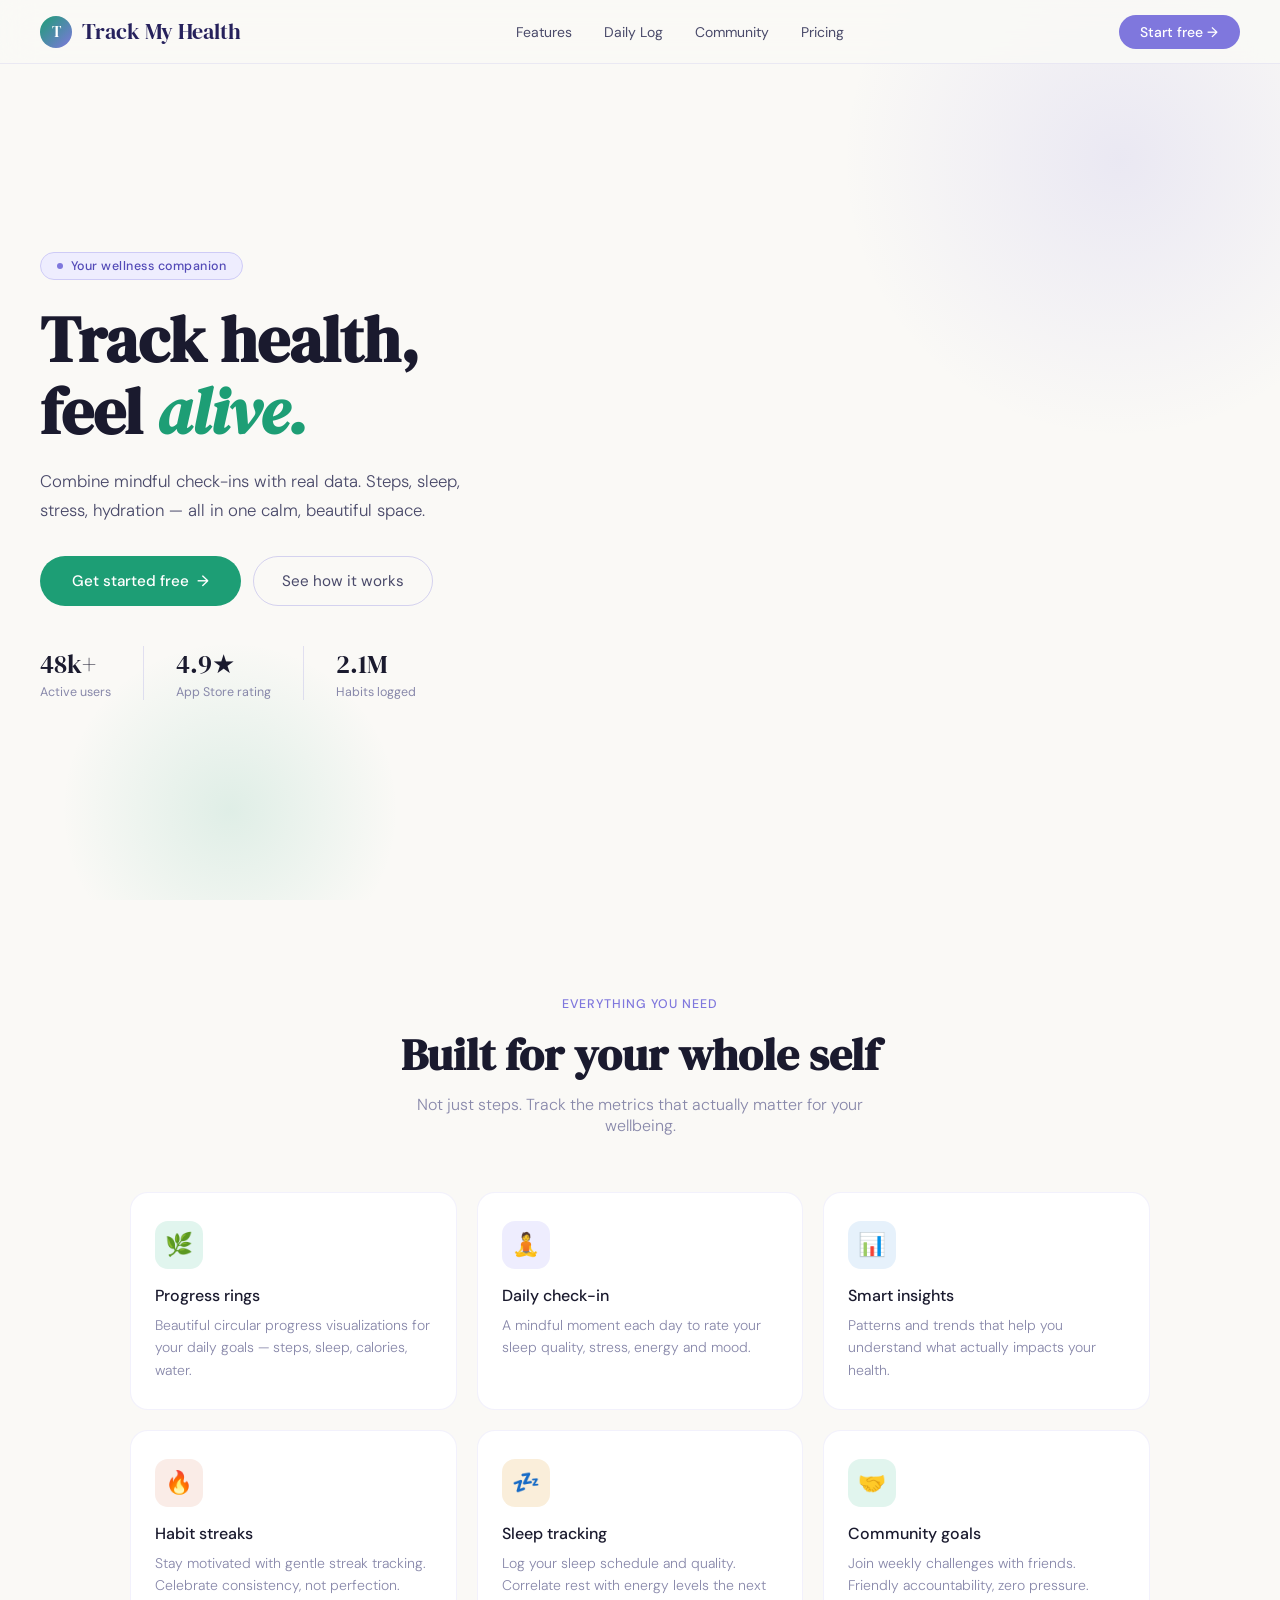
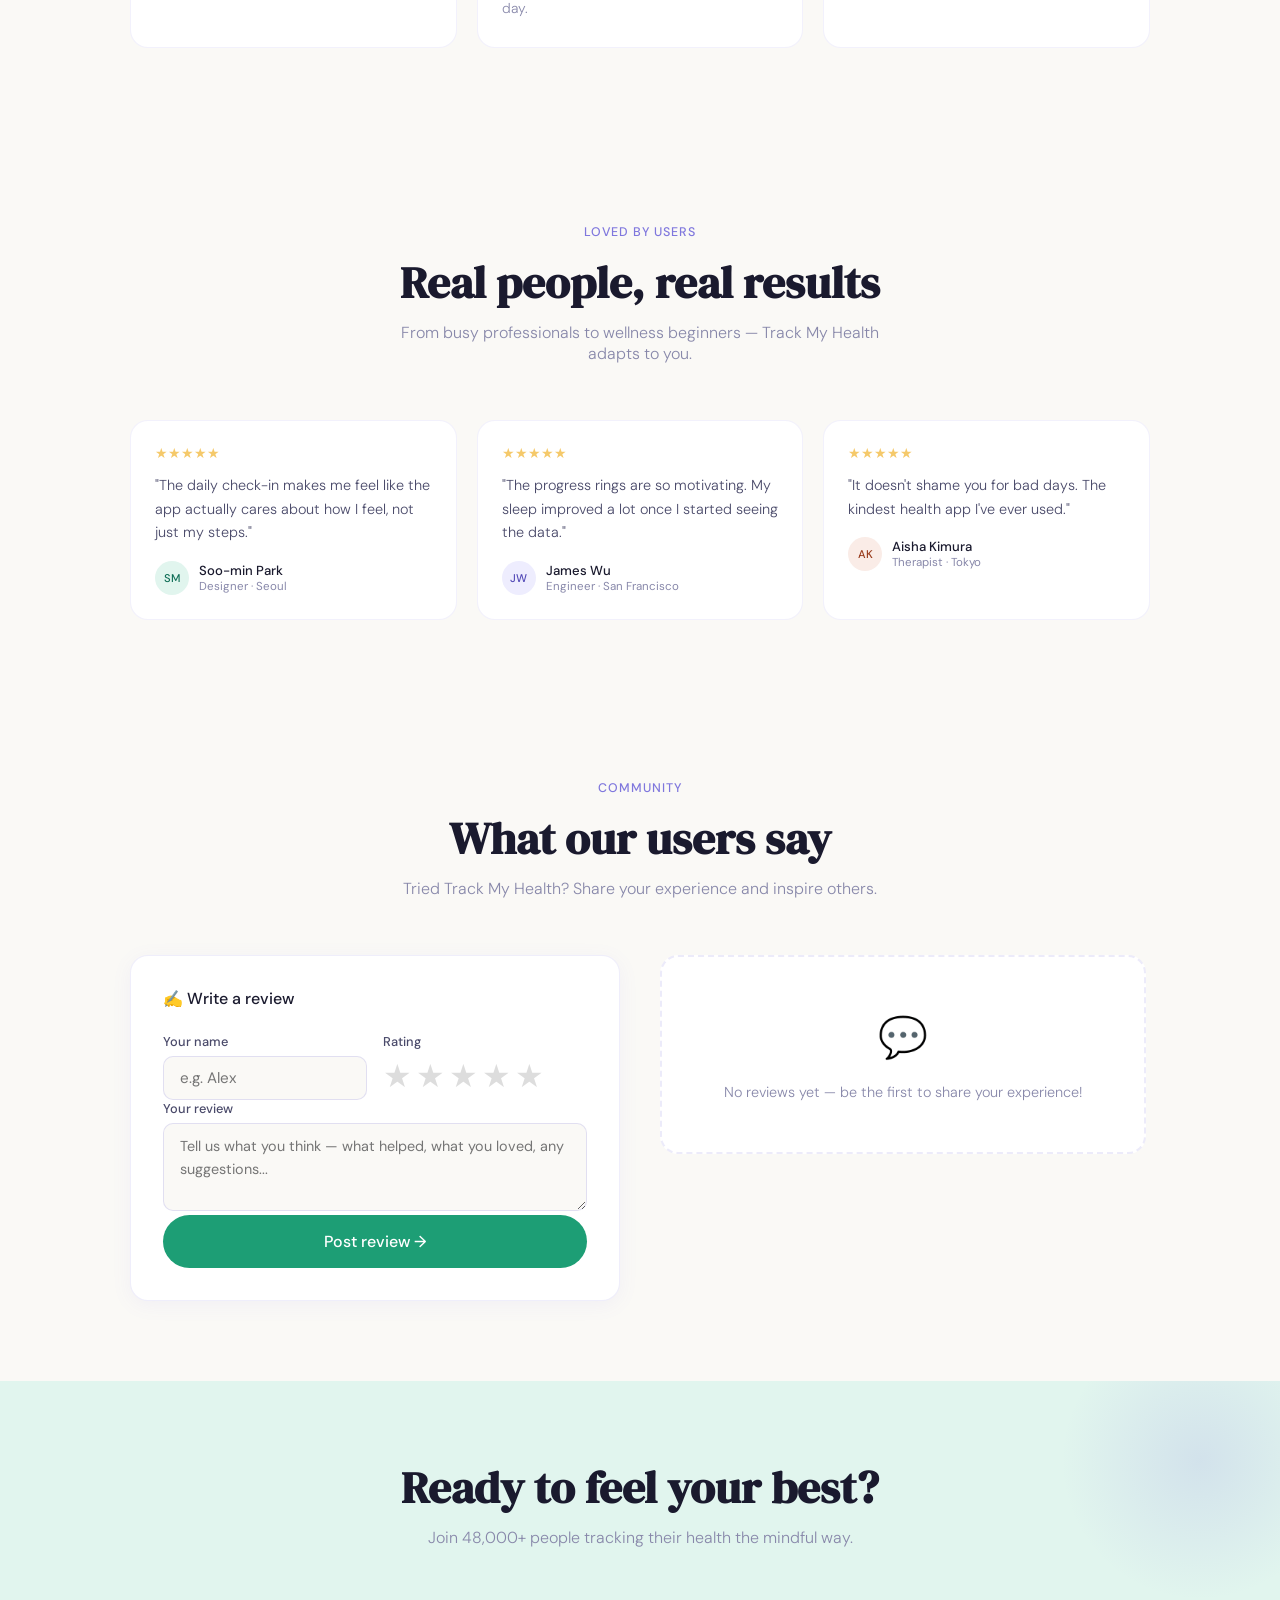
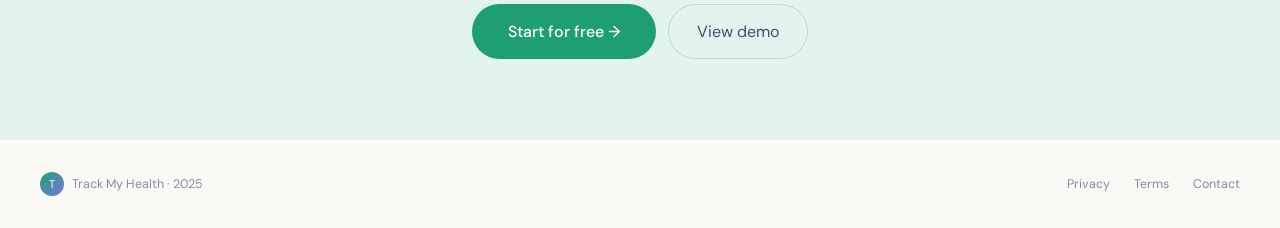
==== commit 7099ab61: "Add user reviews section with star rating and localStorage persistence Co-Authored-By: Claude Sonnet" ====
--- a/index.html
+++ b/index.html
@@ -95,6 +95,55 @@
   </div>
 </section>
 
+<!-- USER REVIEWS -->
+<section class="reviews-section" id="reviews">
+  <div class="section-eyebrow">Community</div>
+  <h2 class="section-title">What our users say</h2>
+  <p class="section-sub">Tried Track My Health? Share your experience and inspire others.</p>
+
+  <div class="reviews-inner">
+    <!-- Write a Review Form -->
+    <div class="review-form-card">
+      <div class="review-form-heading">✍️ Write a review</div>
+      <form id="review-form" autocomplete="off">
+        <div class="form-row">
+          <div class="form-group">
+            <label>Your name</label>
+            <input type="text" id="review-name" placeholder="e.g. Alex" maxlength="40" required/>
+          </div>
+          <div class="form-group">
+            <label>Rating</label>
+            <div class="star-picker" id="star-picker">
+              <span class="star" data-val="1">★</span>
+              <span class="star" data-val="2">★</span>
+              <span class="star" data-val="3">★</span>
+              <span class="star" data-val="4">★</span>
+              <span class="star" data-val="5">★</span>
+            </div>
+            <input type="hidden" id="review-rating" value="0"/>
+          </div>
+        </div>
+        <div class="form-group">
+          <label>Your review</label>
+          <textarea id="review-text" placeholder="Tell us what you think — what helped, what you loved, any suggestions..." maxlength="500" required></textarea>
+        </div>
+        <p class="review-error" id="review-error">Please select a star rating before posting.</p>
+        <button type="submit" class="btn-primary" style="width:100%;justify-content:center;font-size:1rem;padding:1rem;margin-top:0.25rem;">
+          Post review →
+        </button>
+      </form>
+      <div class="review-success" id="review-success">
+        ✅ Thank you! Your review has been posted.
+      </div>
+    </div>
+
+    <!-- Submitted Reviews -->
+    <div id="user-reviews-grid" class="user-reviews-grid">
+      <!-- populated by JS -->
+    </div>
+  </div>
+</section>
+
 <!-- CTA -->
 <section class="cta-footer">
   <h2 class="section-title">Ready to feel your best?</h2>
@@ -190,6 +239,40 @@
         <div class="db-cal-sub">kcal/day · ~0.5 kg/week</div>
       </div>
     </div>
+    <!-- Calorie Intake Card -->
+    <div class="db-macro-card">
+      <div class="db-macro-header">
+        <div>
+          <div class="db-macro-title">🍽️ Your Daily Calorie Intake</div>
+          <div class="db-macro-goal-label" id="db-macro-goal-label"></div>
+        </div>
+        <div class="db-macro-target" id="db-target-cal"></div>
+      </div>
+      <div class="db-macros">
+        <div class="db-macro-row">
+          <div class="db-macro-icon">🥩</div>
+          <div class="db-macro-name">Protein</div>
+          <div class="db-macro-bar-wrap"><div class="db-macro-bar" id="db-protein-bar" style="background:#1D9E75;"></div></div>
+          <div class="db-macro-val" id="db-protein"></div>
+          <div class="db-macro-pct" id="db-protein-pct"></div>
+        </div>
+        <div class="db-macro-row">
+          <div class="db-macro-icon">🌾</div>
+          <div class="db-macro-name">Carbs</div>
+          <div class="db-macro-bar-wrap"><div class="db-macro-bar" id="db-carbs-bar" style="background:#7F77DD;"></div></div>
+          <div class="db-macro-val" id="db-carbs"></div>
+          <div class="db-macro-pct" id="db-carbs-pct"></div>
+        </div>
+        <div class="db-macro-row">
+          <div class="db-macro-icon">🥑</div>
+          <div class="db-macro-name">Fat</div>
+          <div class="db-macro-bar-wrap"><div class="db-macro-bar" id="db-fat-bar" style="background:#F5A623;"></div></div>
+          <div class="db-macro-val" id="db-fat"></div>
+          <div class="db-macro-pct" id="db-fat-pct"></div>
+        </div>
+      </div>
+    </div>
+
     <div class="db-health-note" id="db-health-wrap" style="display:none;">
       <div class="db-health-label">⚠️ Health conditions noted</div>
       <div class="db-health-text" id="db-health"></div>
@@ -297,14 +380,15 @@
           </div>
         </div>
         <div class="form-group">
-          <label>Activity Level <span style="color:var(--text-soft);font-weight:300;">— pick one</span></label>
-          <div class="activity-grid">
-            <label class="activity-chip"><input type="radio" name="activity" value="1.2" required/> 🛋️ Sedentary<span>little/no exercise</span></label>
-            <label class="activity-chip"><input type="radio" name="activity" value="1.375"/> 🚶 Light<span>1–3 days/week</span></label>
-            <label class="activity-chip"><input type="radio" name="activity" value="1.55"/> 🏃 Moderate<span>3–5 days/week</span></label>
-            <label class="activity-chip"><input type="radio" name="activity" value="1.725"/> ⚡ Very Active<span>6–7 days/week</span></label>
-            <label class="activity-chip"><input type="radio" name="activity" value="1.9"/> 🔥 Super Active<span>physical job + gym</span></label>
-          </div>
+          <label>Activity Level</label>
+          <select name="activity" required>
+            <option value="" disabled selected>Select your activity level</option>
+            <option value="1.2">🛋️ Sedentary — little or no exercise</option>
+            <option value="1.375">🚶 Lightly active — 1–3 days/week</option>
+            <option value="1.55">🏃 Moderately active — 3–5 days/week</option>
+            <option value="1.725">⚡ Very active — 6–7 days/week</option>
+            <option value="1.9">🔥 Super active — physical job + exercise</option>
+          </select>
         </div>
         <div class="form-row">
           <div class="form-group">
--- a/style.css
+++ b/style.css
@@ -479,6 +479,50 @@
   font-size: 1.6rem; color: var(--text-dark); line-height: 1;
 }
 .db-cal-sub { font-size: 0.7rem; color: var(--text-soft); margin-top: 3px; }
+.db-macro-card {
+  max-width: 780px;
+  margin-top: 1.25rem;
+  background: #fff;
+  border-radius: var(--radius);
+  border: 1px solid rgba(127,119,221,0.12);
+  padding: 1.5rem 2rem;
+  box-shadow: 0 4px 20px rgba(127,119,221,0.07);
+}
+.db-macro-header {
+  display: flex;
+  align-items: center;
+  justify-content: space-between;
+  margin-bottom: 1.25rem;
+}
+.db-macro-title {
+  font-size: 1rem;
+  font-weight: 500;
+  color: var(--text-dark);
+}
+.db-macro-goal-label {
+  font-size: 0.78rem;
+  color: var(--text-soft);
+  margin-top: 3px;
+}
+.db-macro-target {
+  font-family: 'DM Serif Display', serif;
+  font-size: 2rem;
+  color: var(--green-600);
+  line-height: 1;
+  text-align: right;
+}
+.db-macros { display: flex; flex-direction: column; gap: 14px; }
+.db-macro-row {
+  display: flex;
+  align-items: center;
+  gap: 12px;
+}
+.db-macro-icon { font-size: 1.1rem; width: 24px; text-align: center; flex-shrink: 0; }
+.db-macro-name { font-size: 0.85rem; font-weight: 500; color: var(--text-mid); width: 60px; flex-shrink: 0; }
+.db-macro-bar-wrap { flex: 1; height: 10px; background: #f0eef8; border-radius: 5px; overflow: hidden; }
+.db-macro-bar { height: 10px; border-radius: 5px; transition: width 0.8s ease; width: 0%; }
+.db-macro-val { font-size: 0.875rem; font-weight: 600; color: var(--text-dark); width: 45px; text-align: right; flex-shrink: 0; }
+.db-macro-pct { font-size: 0.75rem; color: var(--text-soft); width: 35px; text-align: right; flex-shrink: 0; }
 .db-health-note {
   max-width: 780px;
   margin-top: 1.5rem;
@@ -825,6 +869,115 @@
 }
 .success-sub { font-size: 0.95rem; color: var(--text-mid); font-weight: 300; line-height: 1.6; }
 
+/* ── Reviews Section ── */
+.reviews-section {
+  padding: 5rem 2.5rem;
+  max-width: 1100px;
+  margin: 0 auto;
+}
+.reviews-inner {
+  display: grid;
+  grid-template-columns: 1fr 1fr;
+  gap: 2.5rem;
+  margin-top: 3rem;
+  align-items: start;
+}
+.review-form-card {
+  background: #fff;
+  border-radius: var(--radius);
+  border: 1px solid rgba(127,119,221,0.12);
+  padding: 2rem;
+  box-shadow: 0 4px 20px rgba(127,119,221,0.07);
+}
+.review-form-heading {
+  font-size: 1rem;
+  font-weight: 500;
+  color: var(--text-dark);
+  margin-bottom: 1.5rem;
+}
+.star-picker {
+  display: flex;
+  gap: 4px;
+  margin-top: 4px;
+}
+.star {
+  font-size: 2rem;
+  color: #ddd;
+  cursor: pointer;
+  transition: color 0.12s, transform 0.1s;
+  line-height: 1;
+  user-select: none;
+}
+.star.active  { color: #F5C96A; }
+.star.hovered { color: #F5C96A; }
+.star:hover   { transform: scale(1.15); }
+.review-error {
+  font-size: 0.82rem;
+  color: #e91e63;
+  margin-top: 0.5rem;
+  display: none;
+}
+.review-success {
+  display: none;
+  font-size: 0.95rem;
+  color: var(--green-600);
+  font-weight: 500;
+  text-align: center;
+  padding: 0.9rem 1rem;
+  background: var(--green-50);
+  border-radius: var(--radius-sm);
+  margin-top: 1rem;
+}
+.review-success.show { display: block; }
+.user-reviews-grid {
+  display: flex;
+  flex-direction: column;
+  gap: 1rem;
+  max-height: 560px;
+  overflow-y: auto;
+  padding-right: 4px;
+}
+.user-reviews-grid::-webkit-scrollbar { width: 4px; }
+.user-reviews-grid::-webkit-scrollbar-thumb { background: rgba(127,119,221,0.2); border-radius: 4px; }
+.user-review-card {
+  background: #fff;
+  border: 1px solid rgba(127,119,221,0.1);
+  border-radius: var(--radius);
+  padding: 1.25rem 1.5rem;
+  animation: fadeUp 0.4s ease both;
+}
+.user-review-stars { color: #F5C96A; font-size: 0.95rem; margin-bottom: 0.5rem; letter-spacing: 2px; }
+.user-review-text {
+  font-size: 0.9rem;
+  line-height: 1.65;
+  color: var(--text-mid);
+  font-weight: 300;
+  margin-bottom: 0.85rem;
+}
+.user-review-author { display: flex; align-items: center; gap: 10px; }
+.user-review-avatar {
+  width: 34px; height: 34px;
+  border-radius: 50%;
+  background: linear-gradient(135deg, var(--green-100), var(--purple-100));
+  display: flex; align-items: center; justify-content: center;
+  font-size: 0.72rem; font-weight: 600; color: var(--purple-600);
+  flex-shrink: 0;
+}
+.user-review-name { font-size: 0.82rem; font-weight: 500; color: var(--text-dark); }
+.user-review-date { font-size: 0.72rem; color: var(--text-soft); margin-top: 1px; }
+.no-reviews-msg {
+  text-align: center;
+  padding: 3rem 2rem;
+  color: var(--text-soft);
+  font-size: 0.9rem;
+  font-weight: 300;
+  line-height: 1.6;
+  background: #fff;
+  border-radius: var(--radius);
+  border: 2px dashed rgba(127,119,221,0.15);
+}
+.no-reviews-icon { font-size: 2.5rem; margin-bottom: 0.75rem; }
+
 @media (max-width: 768px) {
   .hero { grid-template-columns: 1fr; padding: 90px 1.25rem 2rem; }
   .features-grid { grid-template-columns: 1fr; }
@@ -843,5 +996,7 @@
   .db-nav-right { gap: 8px; }
   .db-date-pill { display: none; }
   .db-hero { padding: 100px 1.25rem 3rem; }
-
+  .reviews-inner { grid-template-columns: 1fr; }
+  .reviews-section { padding: 4rem 1.25rem; }
+  .user-reviews-grid { max-height: none; }
 }
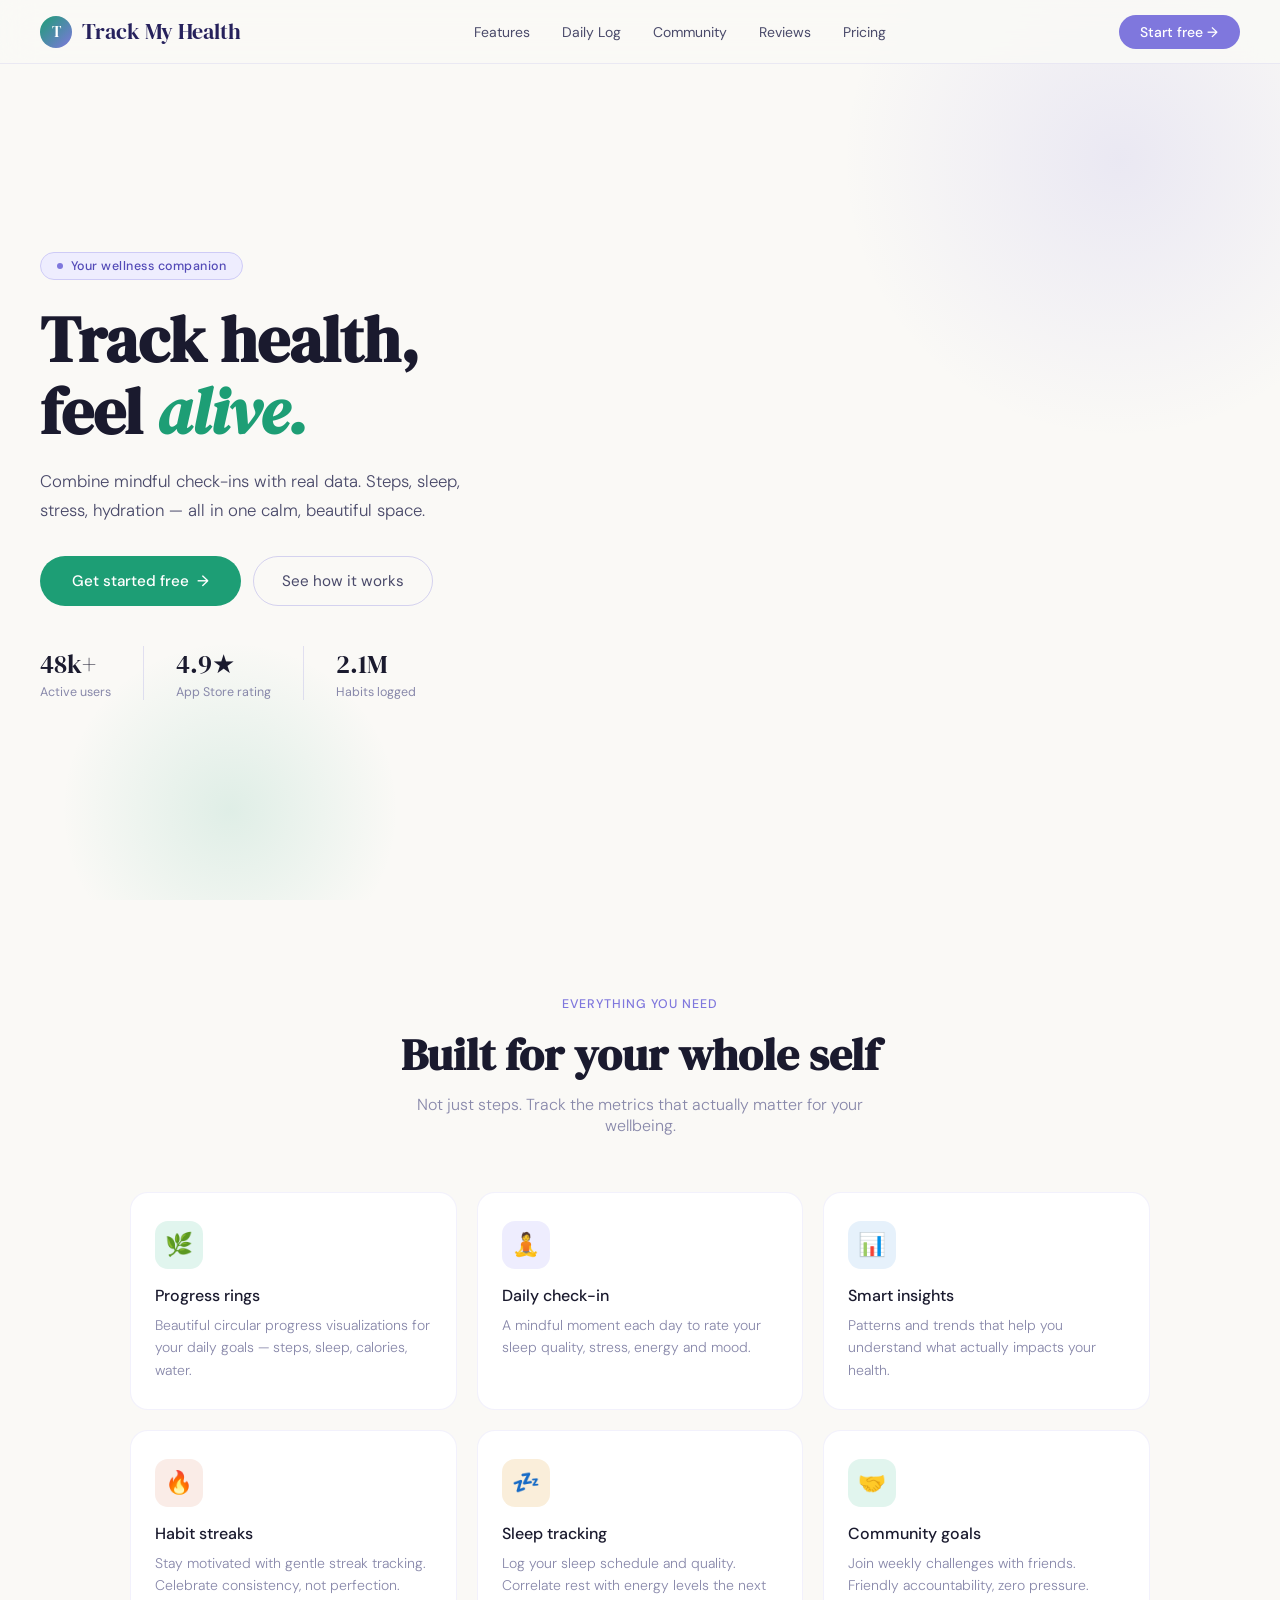
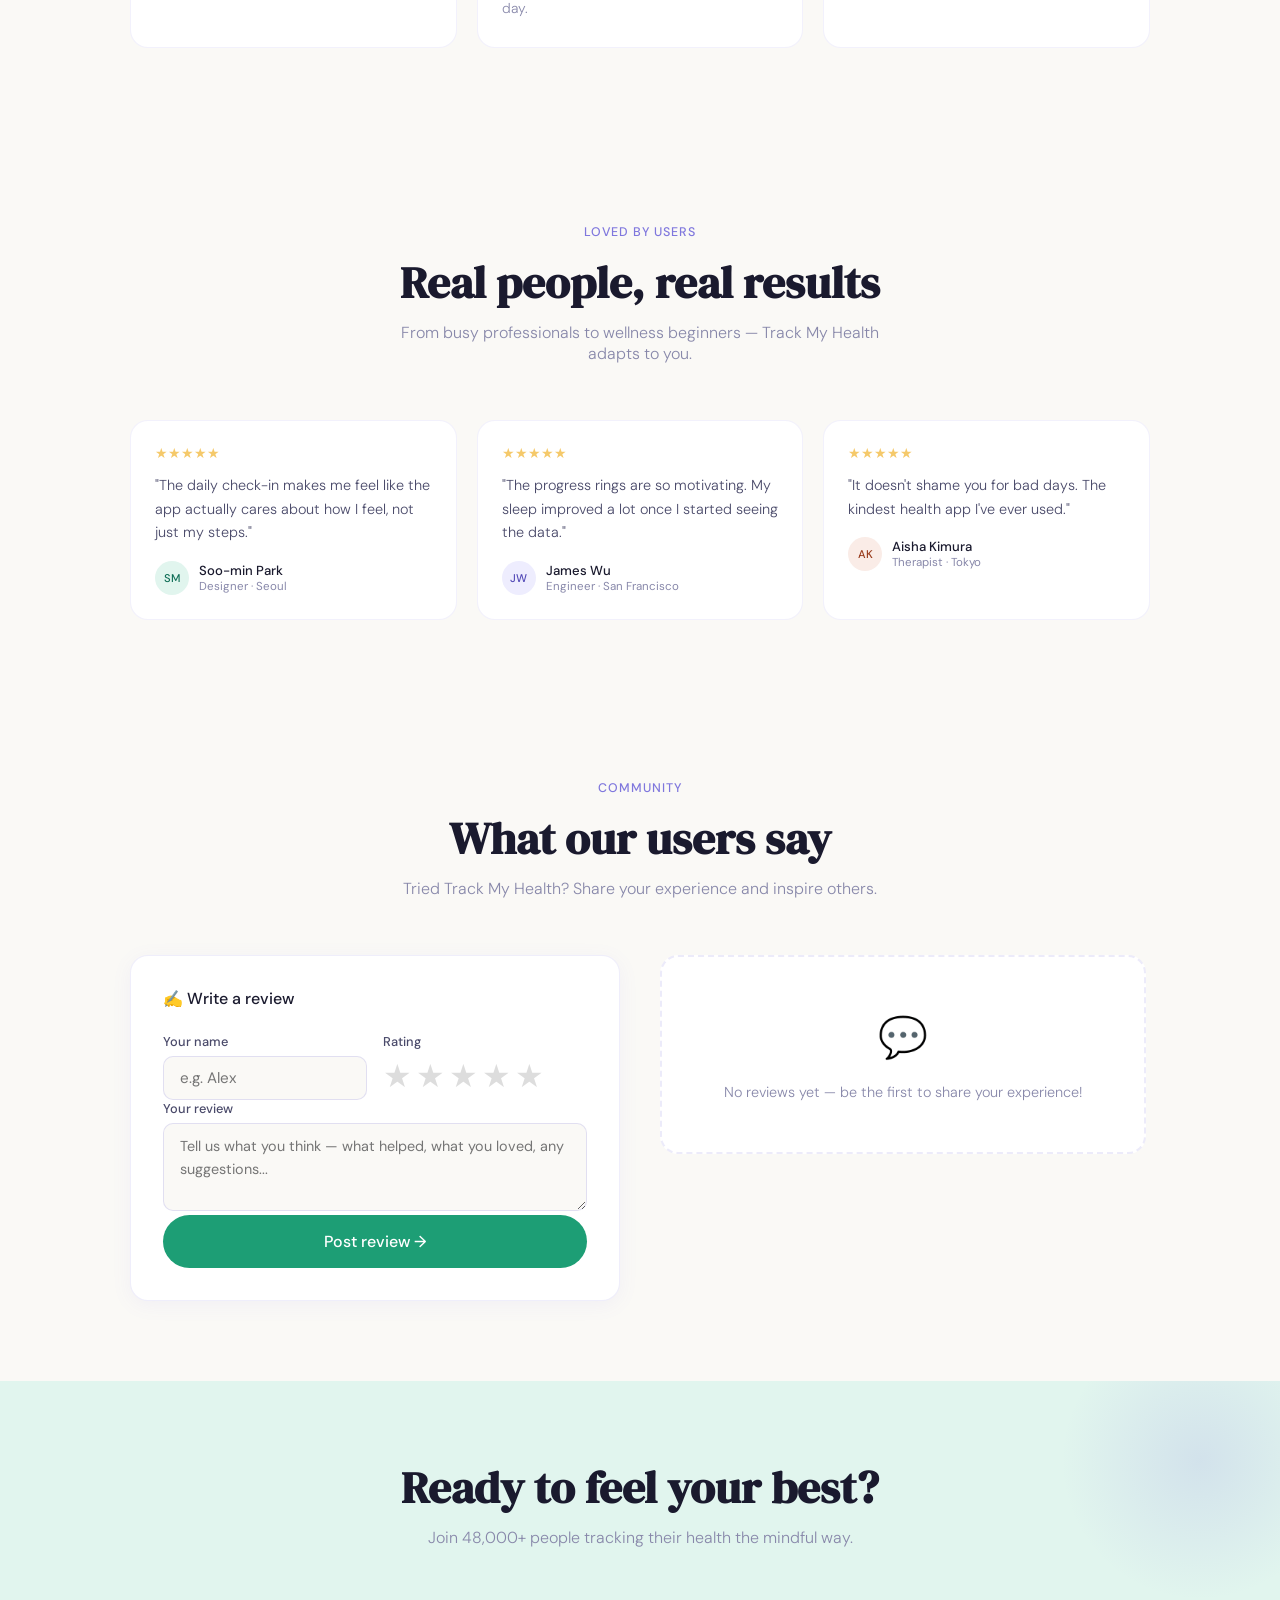
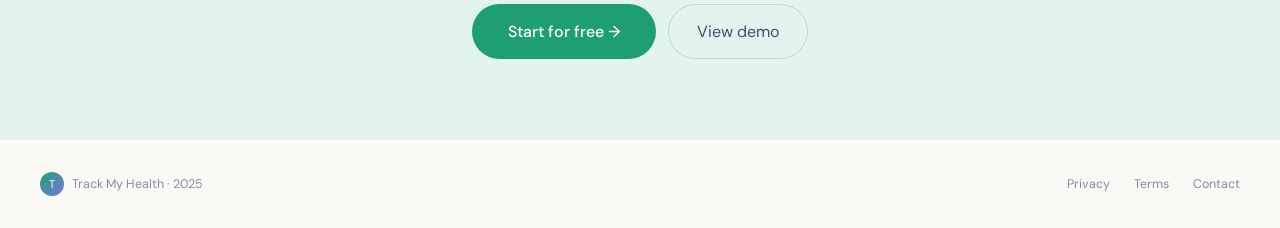
==== commit a3770328: "Add Reviews nav link pointing to reviews section Co-Authored-By: Claude Sonnet 4.6 <noreply@anthropi" ====
--- a/index.html
+++ b/index.html
@@ -22,6 +22,7 @@
     <li><a href="#features">Features</a></li>
     <li><a href="#checkin">Daily Log</a></li>
     <li><a href="#community">Community</a></li>
+    <li><a href="#reviews">Reviews</a></li>
     <li><a href="#">Pricing</a></li>
   </ul>
   <button class="nav-cta">Start free →</button>
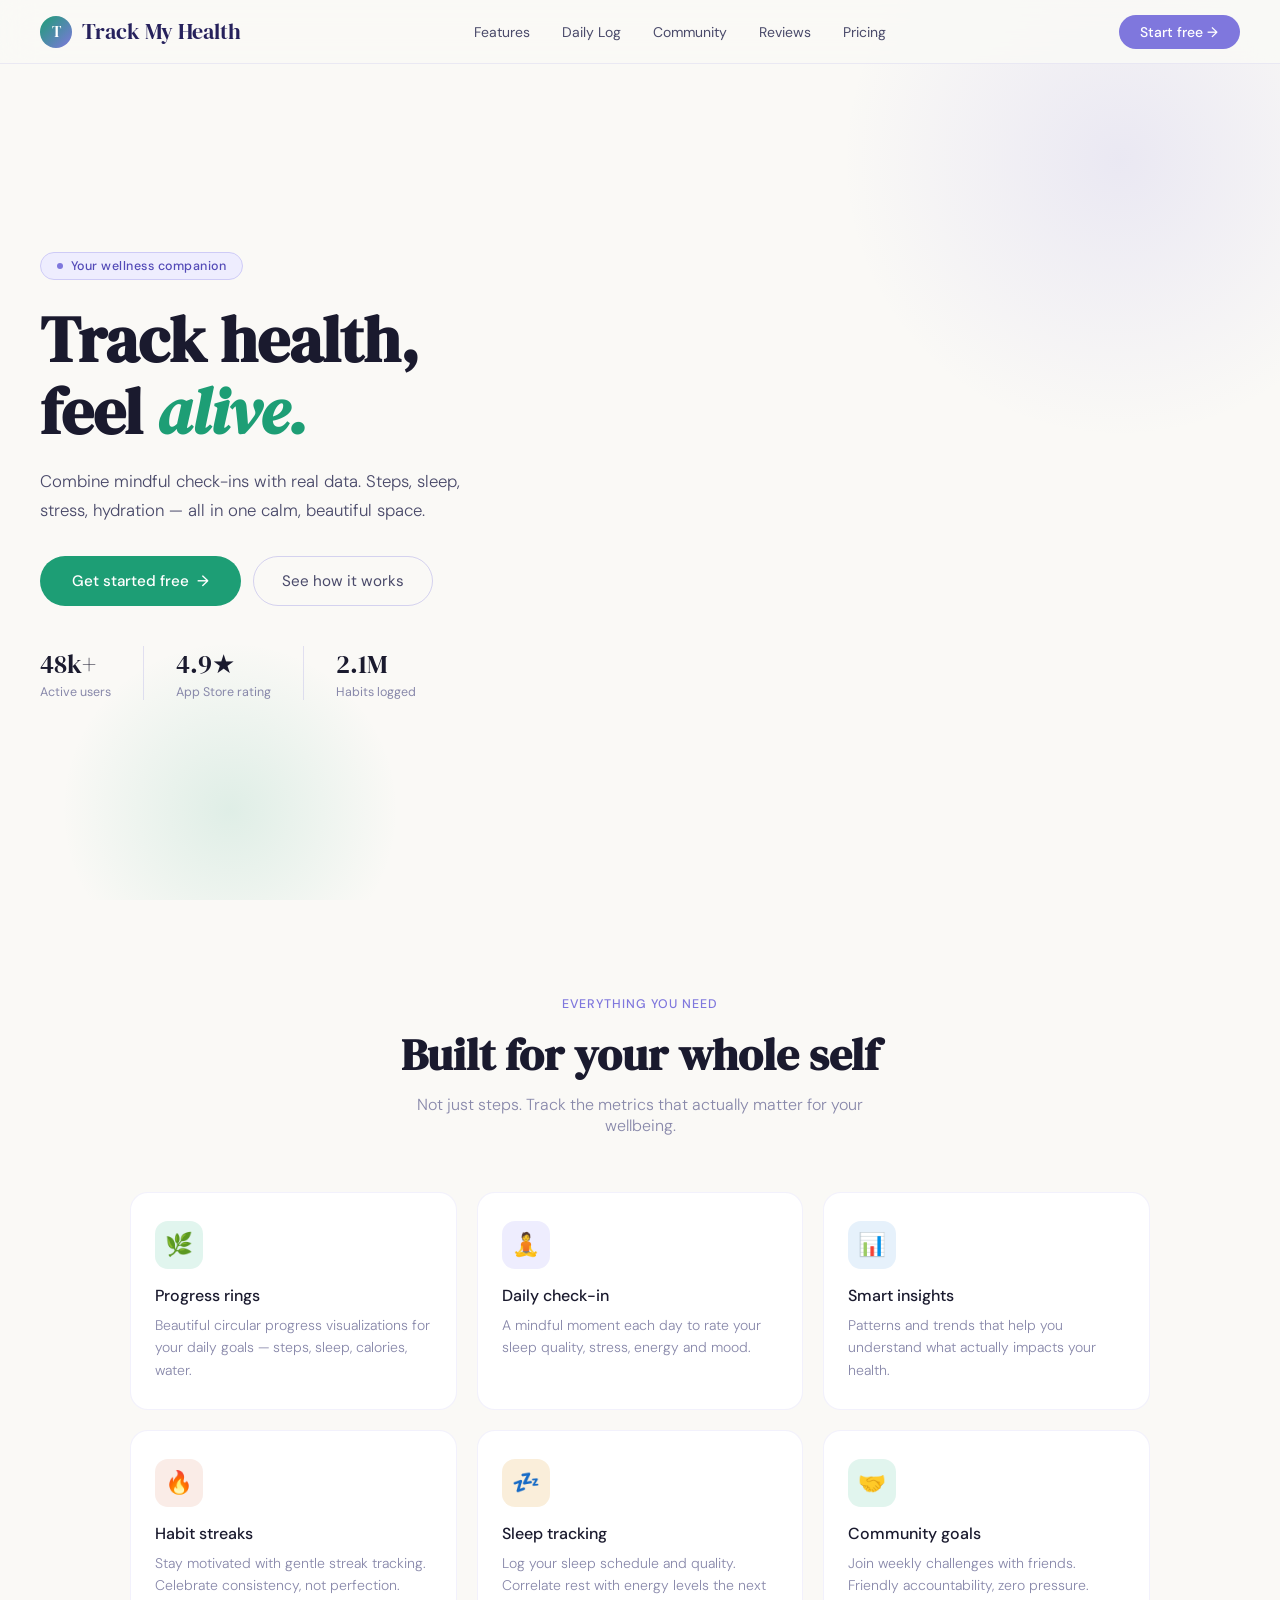
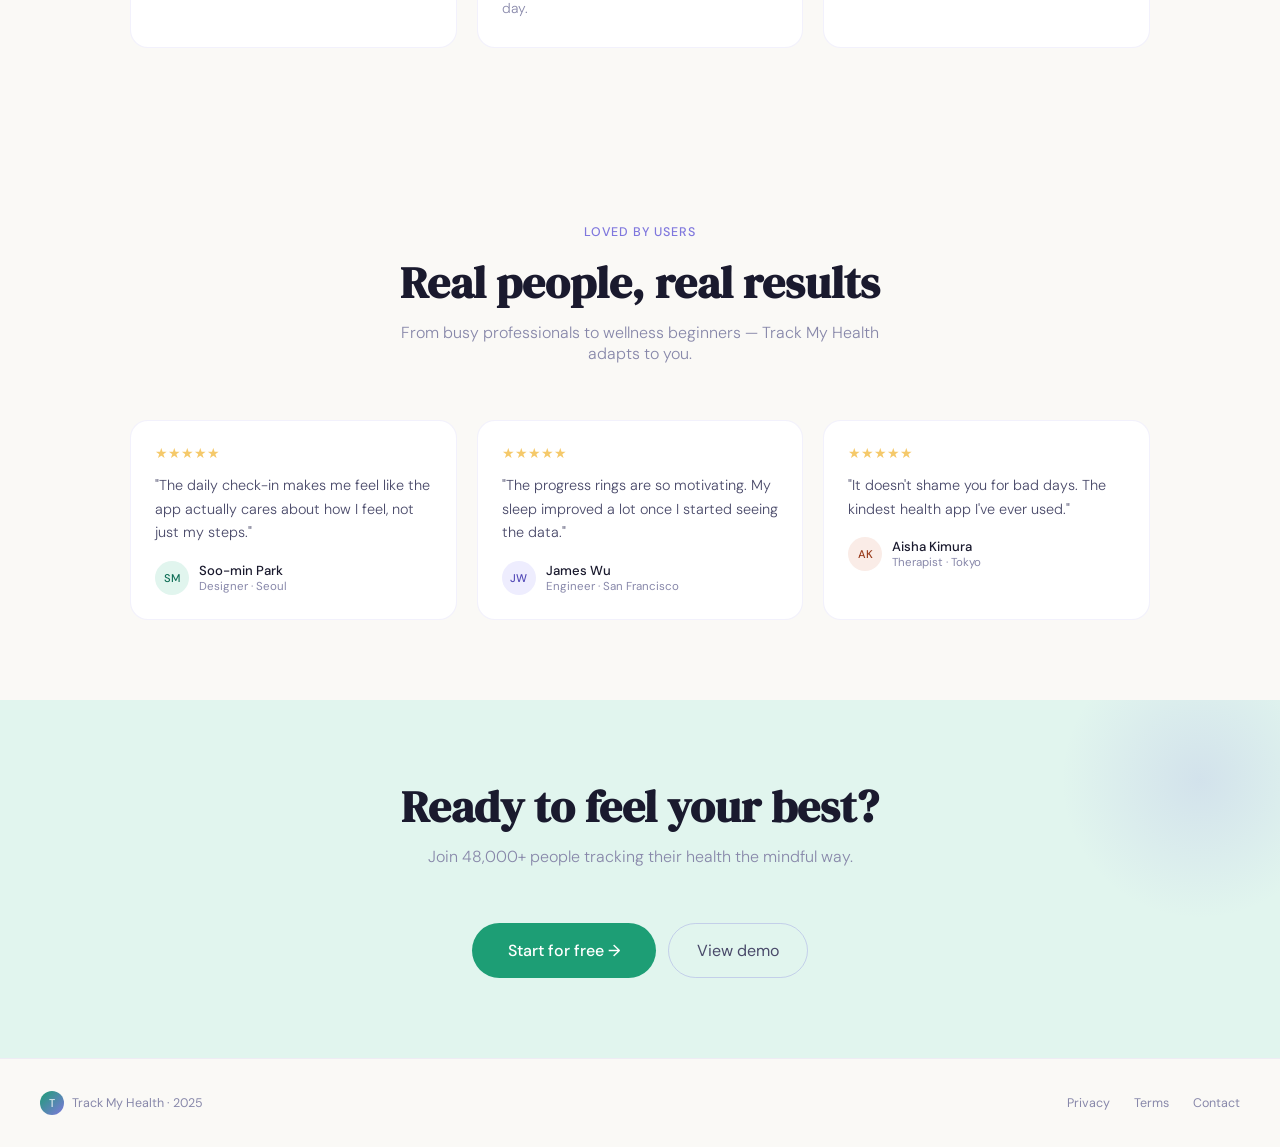
==== commit 64b1a7db: "Move reviews to dedicated page with overall rating summary and sort Co-Authored-By: Claude Sonnet 4." ====
--- a/index.html
+++ b/index.html
@@ -22,7 +22,7 @@
     <li><a href="#features">Features</a></li>
     <li><a href="#checkin">Daily Log</a></li>
     <li><a href="#community">Community</a></li>
-    <li><a href="#reviews">Reviews</a></li>
+    <li><a href="reviews.html">Reviews</a></li>
     <li><a href="#">Pricing</a></li>
   </ul>
   <button class="nav-cta">Start free →</button>
@@ -96,55 +96,6 @@
   </div>
 </section>
 
-<!-- USER REVIEWS -->
-<section class="reviews-section" id="reviews">
-  <div class="section-eyebrow">Community</div>
-  <h2 class="section-title">What our users say</h2>
-  <p class="section-sub">Tried Track My Health? Share your experience and inspire others.</p>
-
-  <div class="reviews-inner">
-    <!-- Write a Review Form -->
-    <div class="review-form-card">
-      <div class="review-form-heading">✍️ Write a review</div>
-      <form id="review-form" autocomplete="off">
-        <div class="form-row">
-          <div class="form-group">
-            <label>Your name</label>
-            <input type="text" id="review-name" placeholder="e.g. Alex" maxlength="40" required/>
-          </div>
-          <div class="form-group">
-            <label>Rating</label>
-            <div class="star-picker" id="star-picker">
-              <span class="star" data-val="1">★</span>
-              <span class="star" data-val="2">★</span>
-              <span class="star" data-val="3">★</span>
-              <span class="star" data-val="4">★</span>
-              <span class="star" data-val="5">★</span>
-            </div>
-            <input type="hidden" id="review-rating" value="0"/>
-          </div>
-        </div>
-        <div class="form-group">
-          <label>Your review</label>
-          <textarea id="review-text" placeholder="Tell us what you think — what helped, what you loved, any suggestions..." maxlength="500" required></textarea>
-        </div>
-        <p class="review-error" id="review-error">Please select a star rating before posting.</p>
-        <button type="submit" class="btn-primary" style="width:100%;justify-content:center;font-size:1rem;padding:1rem;margin-top:0.25rem;">
-          Post review →
-        </button>
-      </form>
-      <div class="review-success" id="review-success">
-        ✅ Thank you! Your review has been posted.
-      </div>
-    </div>
-
-    <!-- Submitted Reviews -->
-    <div id="user-reviews-grid" class="user-reviews-grid">
-      <!-- populated by JS -->
-    </div>
-  </div>
-</section>
-
 <!-- CTA -->
 <section class="cta-footer">
   <h2 class="section-title">Ready to feel your best?</h2>
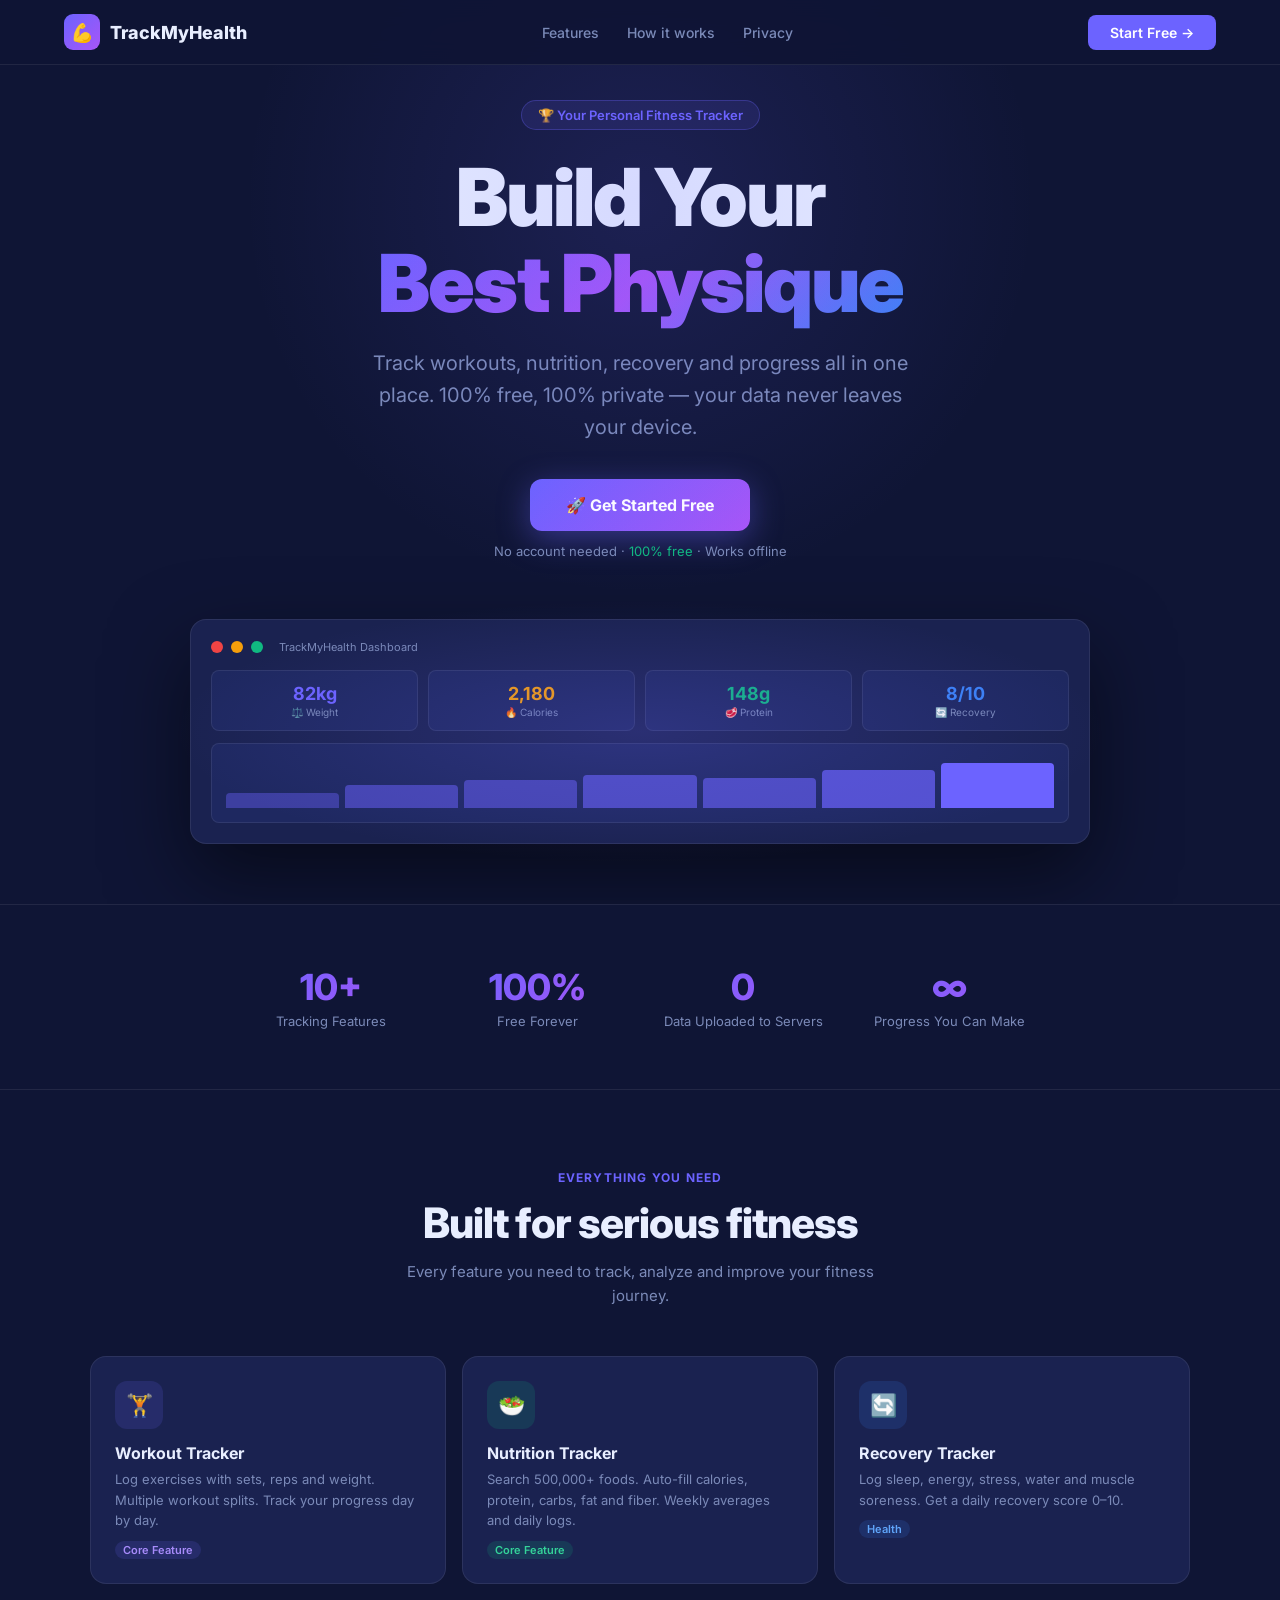
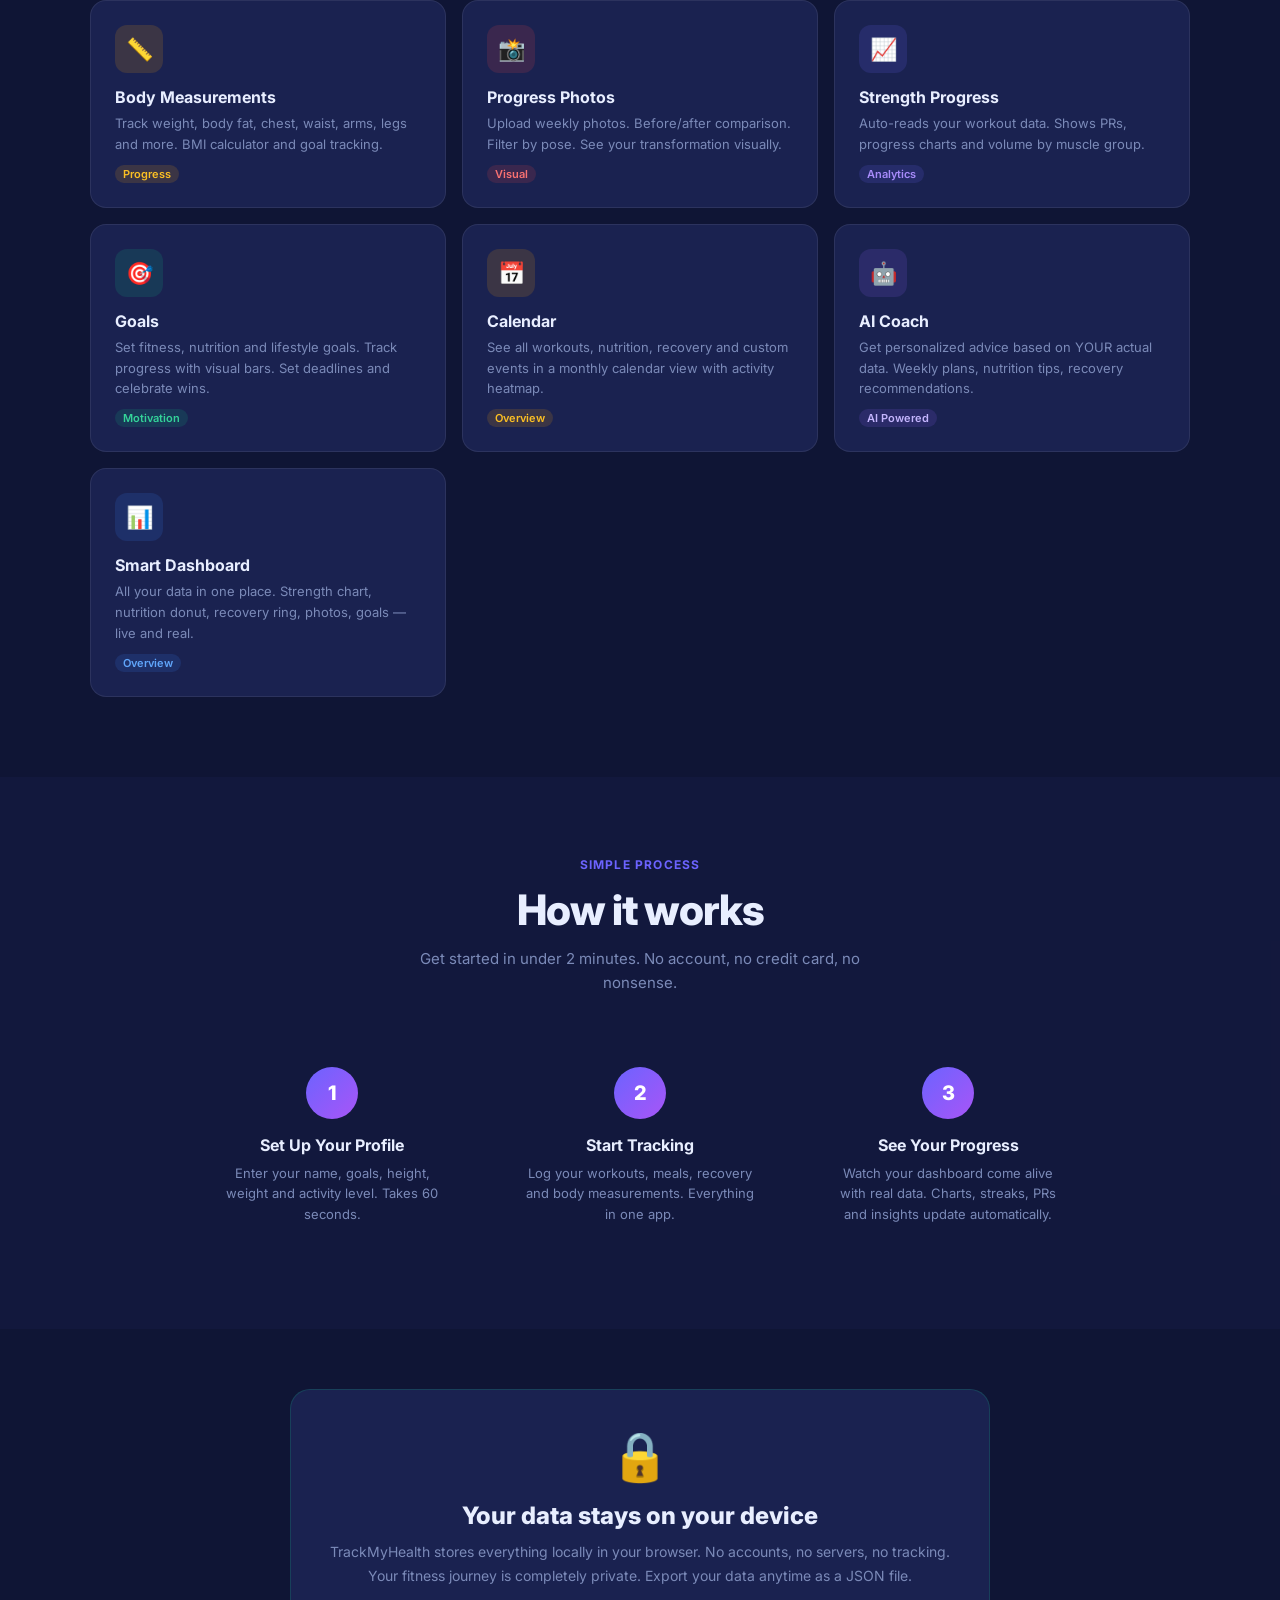
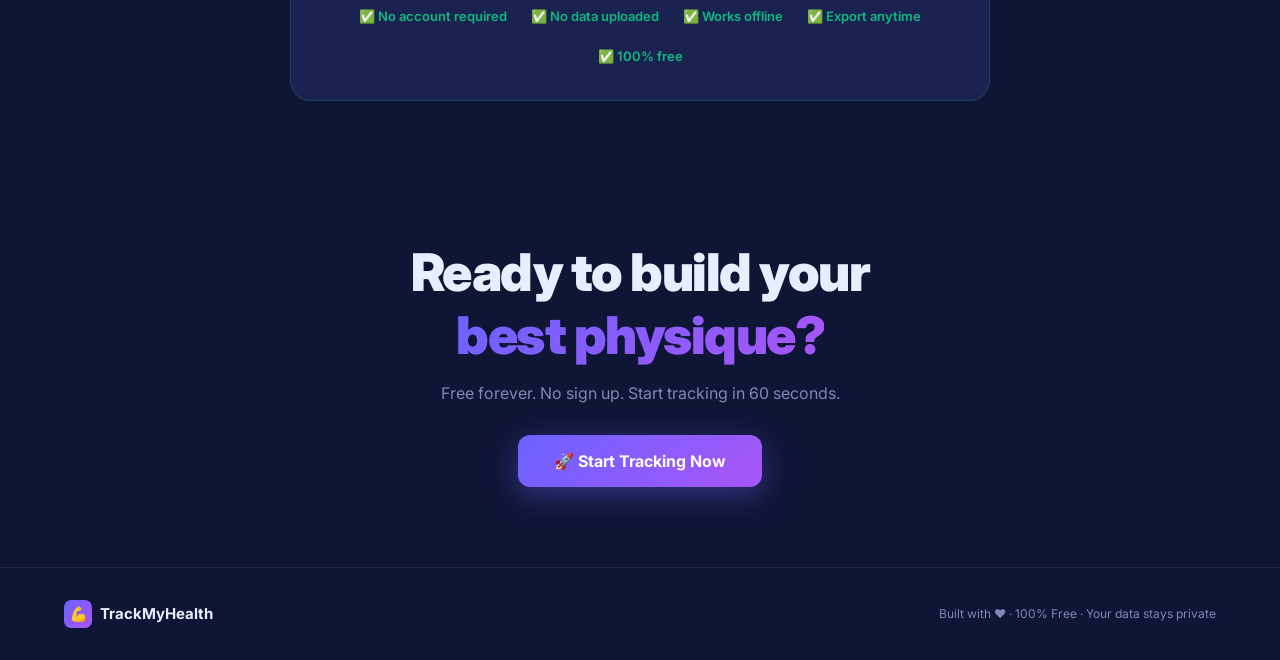
==== commit 6091d742: "Update print statement from 'Hello' to 'Goodbye'" ====
--- a/index.html
+++ b/index.html
@@ -1,377 +1,440 @@
 <!DOCTYPE html>
 <html lang="en">
 <head>
-<meta charset="UTF-8">
-<meta name="viewport" content="width=device-width, initial-scale=1.0">
-<title>Track My Health</title>
-<link href="https://fonts.googleapis.com/css2?family=DM+Serif+Display:ital@0;1&family=DM+Sans:ital,opsz,wght@0,9..40,300;0,9..40,400;0,9..40,500;1,9..40,300&display=swap" rel="stylesheet">
-<link rel="stylesheet" href="style.css">
+<meta charset="UTF-8"/>
+<meta name="viewport" content="width=device-width, initial-scale=1.0"/>
+<title>TrackMyHealth – Build Your Best Physique</title>
+<link href="https://fonts.googleapis.com/css2?family=Inter:wght@400;500;600;700;800;900&display=swap" rel="stylesheet"/>
+<style>
+:root{
+  --bg:#0f1535;--card:#1a2250;--card2:#1e2860;
+  --accent:#6c63ff;--green:#10b981;--orange:#f59e0b;--red:#ef4444;--blue:#3b82f6;
+  --t1:#e8eeff;--t2:#7b8ab8;--border:rgba(255,255,255,0.08);
+}
+*{box-sizing:border-box;margin:0;padding:0;}
+html{scroll-behavior:smooth;}
+body{background:var(--bg);color:var(--t1);font-family:'Inter',sans-serif;overflow-x:hidden;}
+nav{position:fixed;top:0;left:0;right:0;z-index:100;background:rgba(15,21,53,.9);backdrop-filter:blur(12px);border-bottom:1px solid var(--border);padding:0 5%;}
+.nav-inner{display:flex;align-items:center;justify-content:space-between;height:64px;}
+.nav-logo{display:flex;align-items:center;gap:10px;font-size:18px;font-weight:800;color:var(--t1);text-decoration:none;}
+.nav-logo-icon{width:36px;height:36px;border-radius:9px;background:linear-gradient(135deg,var(--accent),#a855f7);display:flex;align-items:center;justify-content:center;font-size:18px;}
+.nav-links{display:flex;align-items:center;gap:28px;}
+.nav-links a{font-size:14px;font-weight:500;color:var(--t2);text-decoration:none;transition:color .2s;}
+.nav-links a:hover{color:var(--t1);}
+.nav-cta{background:var(--accent);color:#fff;border:none;border-radius:8px;padding:9px 22px;font-size:14px;font-weight:600;cursor:pointer;font-family:'Inter',sans-serif;transition:all .2s;}
+.nav-cta:hover{filter:brightness(1.1);transform:translateY(-1px);}
+.hero{min-height:100vh;display:flex;flex-direction:column;align-items:center;justify-content:center;text-align:center;padding:100px 5% 60px;position:relative;overflow:hidden;}
+.hero::before{content:'';position:absolute;top:-200px;left:50%;transform:translateX(-50%);width:800px;height:800px;background:radial-gradient(circle,rgba(108,99,255,.15) 0%,transparent 70%);pointer-events:none;}
+.hero-badge{display:inline-flex;align-items:center;gap:6px;background:rgba(108,99,255,.12);border:1px solid rgba(108,99,255,.3);border-radius:99px;padding:6px 16px;font-size:13px;font-weight:600;color:var(--accent);margin-bottom:24px;}
+.hero-title{font-size:clamp(42px,7vw,80px);font-weight:900;line-height:1.08;letter-spacing:-2px;margin-bottom:20px;}
+.hero-title span{background:linear-gradient(135deg,var(--accent),#a855f7,#3b82f6);-webkit-background-clip:text;-webkit-text-fill-color:transparent;background-clip:text;}
+.hero-sub{font-size:clamp(16px,2vw,20px);color:var(--t2);max-width:560px;margin:0 auto 36px;line-height:1.6;}
+.hero-btn{display:inline-flex;align-items:center;gap:8px;background:linear-gradient(135deg,var(--accent),#a855f7);color:#fff;border:none;border-radius:12px;padding:16px 36px;font-size:16px;font-weight:700;cursor:pointer;font-family:'Inter',sans-serif;transition:all .3s;box-shadow:0 8px 32px rgba(108,99,255,.4);}
+.hero-btn:hover{transform:translateY(-2px);box-shadow:0 12px 40px rgba(108,99,255,.5);}
+.hero-sub-text{font-size:13px;color:var(--t2);margin-top:12px;}
+.hero-sub-text span{color:var(--green);}
+.preview-wrap{margin-top:60px;position:relative;max-width:900px;width:100%;}
+.preview-glow{position:absolute;inset:-20px;background:radial-gradient(ellipse at center,rgba(108,99,255,.2) 0%,transparent 70%);pointer-events:none;}
+.preview-mockup{padding:20px;background:var(--card);border-radius:16px;border:1px solid var(--border);box-shadow:0 32px 80px rgba(0,0,0,.5);}
+.mock-topbar{display:flex;align-items:center;gap:8px;margin-bottom:16px;}
+.mock-dot{width:12px;height:12px;border-radius:50%;}
+.mock-grid{display:grid;grid-template-columns:repeat(4,1fr);gap:10px;margin-bottom:12px;}
+.mock-card{background:var(--card2);border-radius:8px;padding:12px;border:1px solid var(--border);}
+.mock-card-val{font-size:18px;font-weight:700;margin-bottom:2px;}
+.mock-card-label{font-size:10px;color:var(--t2);}
+.mock-chart{background:var(--card2);border-radius:8px;padding:14px;border:1px solid var(--border);height:80px;display:flex;align-items:flex-end;gap:6px;}
+.mock-bar{flex:1;border-radius:4px 4px 0 0;}
+.stats-section{padding:60px 5%;border-top:1px solid var(--border);border-bottom:1px solid var(--border);}
+.stats-inner{display:grid;grid-template-columns:repeat(auto-fit,minmax(150px,1fr));gap:24px;max-width:800px;margin:0 auto;text-align:center;}
+.stat-val{font-size:36px;font-weight:800;background:linear-gradient(135deg,var(--accent),#a855f7);-webkit-background-clip:text;-webkit-text-fill-color:transparent;background-clip:text;}
+.stat-label{font-size:13px;color:var(--t2);margin-top:4px;}
+.features-section{padding:80px 5%;}
+.section-badge{text-align:center;font-size:12px;font-weight:700;text-transform:uppercase;letter-spacing:.1em;color:var(--accent);margin-bottom:12px;}
+.section-title{text-align:center;font-size:clamp(28px,4vw,42px);font-weight:800;letter-spacing:-1px;margin-bottom:12px;}
+.section-sub{text-align:center;font-size:15px;color:var(--t2);max-width:500px;margin:0 auto 48px;line-height:1.6;}
+.features-grid{display:grid;grid-template-columns:repeat(auto-fill,minmax(280px,1fr));gap:16px;max-width:1100px;margin:0 auto;}
+.feature-card{background:var(--card);border:1px solid var(--border);border-radius:16px;padding:24px;transition:all .3s;}
+.feature-card:hover{border-color:rgba(108,99,255,.4);transform:translateY(-4px);box-shadow:0 16px 40px rgba(0,0,0,.3);}
+.feature-icon{width:48px;height:48px;border-radius:12px;display:flex;align-items:center;justify-content:center;font-size:22px;margin-bottom:14px;}
+.feature-title{font-size:16px;font-weight:700;margin-bottom:6px;}
+.feature-desc{font-size:13px;color:var(--t2);line-height:1.6;}
+.feature-tag{display:inline-block;margin-top:10px;font-size:11px;font-weight:600;padding:2px 8px;border-radius:20px;}
+.how-section{padding:80px 5%;background:rgba(108,99,255,.04);}
+.steps{display:grid;grid-template-columns:repeat(auto-fit,minmax(220px,1fr));gap:24px;max-width:900px;margin:0 auto;}
+.step{text-align:center;padding:24px;}
+.step-num{width:52px;height:52px;border-radius:50%;background:linear-gradient(135deg,var(--accent),#a855f7);display:flex;align-items:center;justify-content:center;font-size:20px;font-weight:800;color:#fff;margin:0 auto 16px;}
+.step-title{font-size:16px;font-weight:700;margin-bottom:8px;}
+.step-desc{font-size:13px;color:var(--t2);line-height:1.6;}
+.privacy-section{padding:60px 5%;}
+.privacy-card{max-width:700px;margin:0 auto;background:var(--card);border:1px solid rgba(16,185,129,.2);border-radius:20px;padding:36px;text-align:center;}
+.privacy-icon{font-size:48px;margin-bottom:16px;}
+.privacy-title{font-size:24px;font-weight:800;margin-bottom:10px;}
+.privacy-desc{font-size:14px;color:var(--t2);line-height:1.7;margin-bottom:20px;}
+.privacy-points{display:flex;justify-content:center;gap:24px;flex-wrap:wrap;}
+.privacy-point{display:flex;align-items:center;gap:6px;font-size:13px;color:var(--green);font-weight:600;}
+.cta-section{padding:80px 5%;text-align:center;}
+.cta-title{font-size:clamp(28px,5vw,52px);font-weight:900;letter-spacing:-1.5px;margin-bottom:16px;}
+.cta-sub{font-size:16px;color:var(--t2);margin-bottom:32px;}
+footer{padding:32px 5%;border-top:1px solid var(--border);display:flex;align-items:center;justify-content:space-between;flex-wrap:wrap;gap:12px;}
+.footer-logo{display:flex;align-items:center;gap:8px;font-size:15px;font-weight:700;}
+.footer-logo-icon{width:28px;height:28px;border-radius:7px;background:linear-gradient(135deg,var(--accent),#a855f7);display:flex;align-items:center;justify-content:center;font-size:14px;}
+.footer-text{font-size:12px;color:var(--t2);}
+.modal-bg{display:none;position:fixed;inset:0;background:rgba(0,0,0,.7);z-index:500;align-items:center;justify-content:center;}
+.modal-bg.open{display:flex;}
+.modal{background:#1a2250;border:1px solid rgba(108,99,255,.4);border-radius:20px;padding:32px;width:480px;max-width:95vw;max-height:90vh;overflow-y:auto;}
+.modal-step{display:none;}
+.modal-step.active{display:block;}
+.modal-prog{display:flex;align-items:center;justify-content:center;gap:8px;margin-bottom:24px;}
+.prog-dot{width:32px;height:32px;border-radius:50%;display:flex;align-items:center;justify-content:center;font-size:13px;font-weight:700;transition:all .3s;}
+.prog-dot.done{background:var(--green);color:#fff;}
+.prog-dot.active{background:var(--accent);color:#fff;}
+.prog-dot.pending{background:rgba(255,255,255,.1);color:var(--t2);}
+.prog-line{height:2px;width:40px;background:var(--border);}
+.prog-line.done{background:var(--green);}
+.modal h2{font-size:22px;font-weight:800;margin-bottom:6px;text-align:center;}
+.modal-sub{font-size:13px;color:var(--t2);text-align:center;margin-bottom:24px;}
+.goal-grid{display:grid;grid-template-columns:1fr 1fr;gap:10px;margin-bottom:20px;}
+.goal-btn{background:var(--card2);border:1px solid var(--border);border-radius:10px;padding:14px;cursor:pointer;transition:all .2s;text-align:center;font-family:'Inter',sans-serif;color:var(--t1);}
+.goal-btn:hover{border-color:var(--accent);}
+.goal-btn.selected{background:rgba(108,99,255,.15);border-color:var(--accent);}
+.goal-btn .gb-icon{font-size:24px;margin-bottom:6px;}
+.goal-btn .gb-label{font-size:13px;font-weight:600;}
+.modal label{font-size:12px;color:var(--t2);display:block;margin-bottom:5px;margin-top:12px;font-weight:500;}
+.modal input,.modal select{width:100%;background:var(--card2);border:1px solid var(--border);border-radius:8px;color:var(--t1);font-size:14px;padding:10px 12px;outline:none;font-family:'Inter',sans-serif;transition:border-color .2s;margin-bottom:4px;}
+.modal input:focus,.modal select:focus{border-color:var(--accent);}
+.modal input::placeholder{color:var(--t2);}
+.modal select option{background:#1a2250;}
+.modal-form-grid{display:grid;grid-template-columns:1fr 1fr;gap:10px;}
+.modal-btn{width:100%;background:linear-gradient(135deg,var(--accent),#a855f7);border:none;border-radius:10px;color:#fff;font-size:15px;font-weight:700;padding:14px;cursor:pointer;font-family:'Inter',sans-serif;transition:all .2s;margin-top:16px;}
+.modal-btn:hover{filter:brightness(1.1);}
+.modal-btn-outline{width:100%;background:transparent;border:1px solid var(--border);border-radius:10px;color:var(--t2);font-size:13px;font-weight:600;padding:10px;cursor:pointer;font-family:'Inter',sans-serif;margin-top:8px;}
+.modal-btn-outline:hover{border-color:var(--accent);color:var(--t1);}
+@media(max-width:700px){.nav-links{display:none;}.mock-grid{grid-template-columns:repeat(2,1fr);}.features-grid{grid-template-columns:1fr;}.steps{grid-template-columns:1fr;}.modal-form-grid{grid-template-columns:1fr;}}
+</style>
 </head>
 <body>
 
-<!-- ── MAIN LANDING PAGE ── -->
-<div id="main-page">
-
-<!-- NAV -->
 <nav>
-  <a href="#" class="nav-logo">
-    <div class="nav-logo-dot">T</div>
-    Track My Health
-  </a>
-  <ul class="nav-links">
-    <li><a href="#features">Features</a></li>
-    <li><a href="#checkin">Daily Log</a></li>
-    <li><a href="#community">Community</a></li>
-    <li><a href="reviews.html">Reviews</a></li>
-    <li><a href="#">Pricing</a></li>
-  </ul>
-  <button class="nav-cta">Start free →</button>
+  <div class="nav-inner">
+    <a class="nav-logo" href="#">
+      <div class="nav-logo-icon">💪</div>
+      TrackMyHealth
+    </a>
+    <div class="nav-links">
+      <a href="#features">Features</a>
+      <a href="#how">How it works</a>
+      <a href="#privacy">Privacy</a>
+    </div>
+    <button class="nav-cta" id="nav-start-btn">Start Free →</button>
+  </div>
 </nav>
 
-<!-- HERO -->
 <section class="hero">
-  <div class="hero-left">
-    <div class="hero-eyebrow"><span></span> Your wellness companion</div>
-    <h1 class="hero-h1">Track health,<br>feel <em>alive.</em></h1>
-    <p class="hero-sub">Combine mindful check-ins with real data. Steps, sleep, stress, hydration — all in one calm, beautiful space.</p>
-    <div class="hero-actions">
-      <button class="btn-primary">Get started free <span>→</span></button>
-      <button class="btn-ghost">See how it works</button>
-    </div>
-    <div class="hero-stats">
-      <div>
-        <div class="hero-stat-num">48k+</div>
-        <div class="hero-stat-label">Active users</div>
-      </div>
-      <div style="width:1px; background:rgba(127,119,221,0.2);"></div>
-      <div>
-        <div class="hero-stat-num">4.9★</div>
-        <div class="hero-stat-label">App Store rating</div>
-      </div>
-      <div style="width:1px; background:rgba(127,119,221,0.2);"></div>
-      <div>
-        <div class="hero-stat-num">2.1M</div>
-        <div class="hero-stat-label">Habits logged</div>
-      </div>
-    </div>
-  </div>
-</section>
-
-<!-- FEATURES -->
-<section class="features" id="features">
-  <div class="section-eyebrow">Everything you need</div>
-  <h2 class="section-title">Built for your whole self</h2>
-  <p class="section-sub">Not just steps. Track the metrics that actually matter for your wellbeing.</p>
+  <div class="hero-badge">🏆 Your Personal Fitness Tracker</div>
+  <h1 class="hero-title">Build Your<br/><span>Best Physique</span></h1>
+  <p class="hero-sub">Track workouts, nutrition, recovery and progress all in one place. 100% free, 100% private — your data never leaves your device.</p>
+  <button class="hero-btn" id="hero-start-btn">🚀 Get Started Free</button>
+  <div class="hero-sub-text">No account needed · <span>100% free</span> · Works offline</div>
+  <div class="preview-wrap">
+    <div class="preview-glow"></div>
+    <div class="preview-mockup">
+      <div class="mock-topbar">
+        <div class="mock-dot" style="background:#ef4444;"></div>
+        <div class="mock-dot" style="background:#f59e0b;"></div>
+        <div class="mock-dot" style="background:#10b981;"></div>
+        <div style="margin-left:8px;font-size:11px;color:var(--t2);">TrackMyHealth Dashboard</div>
+      </div>
+      <div class="mock-grid">
+        <div class="mock-card"><div class="mock-card-val" style="color:#6c63ff;">82kg</div><div class="mock-card-label">⚖️ Weight</div></div>
+        <div class="mock-card"><div class="mock-card-val" style="color:#f59e0b;">2,180</div><div class="mock-card-label">🔥 Calories</div></div>
+        <div class="mock-card"><div class="mock-card-val" style="color:#10b981;">148g</div><div class="mock-card-label">🥩 Protein</div></div>
+        <div class="mock-card"><div class="mock-card-val" style="color:#3b82f6;">8/10</div><div class="mock-card-label">🔄 Recovery</div></div>
+      </div>
+      <div class="mock-chart">
+        <div class="mock-bar" style="height:30%;background:rgba(108,99,255,.4);"></div>
+        <div class="mock-bar" style="height:45%;background:rgba(108,99,255,.5);"></div>
+        <div class="mock-bar" style="height:55%;background:rgba(108,99,255,.5);"></div>
+        <div class="mock-bar" style="height:65%;background:rgba(108,99,255,.6);"></div>
+        <div class="mock-bar" style="height:60%;background:rgba(108,99,255,.6);"></div>
+        <div class="mock-bar" style="height:75%;background:rgba(108,99,255,.7);"></div>
+        <div class="mock-bar" style="height:90%;background:var(--accent);"></div>
+      </div>
+    </div>
+  </div>
+</section>
+
+<section class="stats-section">
+  <div class="stats-inner">
+    <div><div class="stat-val">10+</div><div class="stat-label">Tracking Features</div></div>
+    <div><div class="stat-val">100%</div><div class="stat-label">Free Forever</div></div>
+    <div><div class="stat-val">0</div><div class="stat-label">Data Uploaded to Servers</div></div>
+    <div><div class="stat-val">∞</div><div class="stat-label">Progress You Can Make</div></div>
+  </div>
+</section>
+
+<section class="features-section" id="features">
+  <div class="section-badge">Everything You Need</div>
+  <h2 class="section-title">Built for serious fitness</h2>
+  <p class="section-sub">Every feature you need to track, analyze and improve your fitness journey.</p>
   <div class="features-grid">
-    <div class="feat-card"><div class="feat-icon-wrap">🌿</div><div class="feat-title">Progress rings</div><div class="feat-desc">Beautiful circular progress visualizations for your daily goals — steps, sleep, calories, water.</div></div>
-    <div class="feat-card"><div class="feat-icon-wrap">🧘</div><div class="feat-title">Daily check-in</div><div class="feat-desc">A mindful moment each day to rate your sleep quality, stress, energy and mood.</div></div>
-    <div class="feat-card"><div class="feat-icon-wrap">📊</div><div class="feat-title">Smart insights</div><div class="feat-desc">Patterns and trends that help you understand what actually impacts your health.</div></div>
-    <div class="feat-card"><div class="feat-icon-wrap">🔥</div><div class="feat-title">Habit streaks</div><div class="feat-desc">Stay motivated with gentle streak tracking. Celebrate consistency, not perfection.</div></div>
-    <div class="feat-card"><div class="feat-icon-wrap">💤</div><div class="feat-title">Sleep tracking</div><div class="feat-desc">Log your sleep schedule and quality. Correlate rest with energy levels the next day.</div></div>
-    <div class="feat-card"><div class="feat-icon-wrap">🤝</div><div class="feat-title">Community goals</div><div class="feat-desc">Join weekly challenges with friends. Friendly accountability, zero pressure.</div></div>
-  </div>
-</section>
-
-<!-- TESTIMONIALS -->
-<section class="testimonials" id="community">
-  <div class="section-eyebrow">Loved by users</div>
-  <h2 class="section-title">Real people, real results</h2>
-  <p class="section-sub">From busy professionals to wellness beginners — Track My Health adapts to you.</p>
-  <div class="testi-grid">
-    <div class="testi-card">
-      <div class="testi-stars">★★★★★</div>
-      <p class="testi-quote">"The daily check-in makes me feel like the app actually cares about how I feel, not just my steps."</p>
-      <div class="testi-author"><div class="testi-avatar" style="background:#E1F5EE;color:#0F6E56;">SM</div><div><div class="testi-name">Soo-min Park</div><div class="testi-role">Designer · Seoul</div></div></div>
-    </div>
-    <div class="testi-card">
-      <div class="testi-stars">★★★★★</div>
-      <p class="testi-quote">"The progress rings are so motivating. My sleep improved a lot once I started seeing the data."</p>
-      <div class="testi-author"><div class="testi-avatar" style="background:#EEEDFE;color:#534AB7;">JW</div><div><div class="testi-name">James Wu</div><div class="testi-role">Engineer · San Francisco</div></div></div>
-    </div>
-    <div class="testi-card">
-      <div class="testi-stars">★★★★★</div>
-      <p class="testi-quote">"It doesn't shame you for bad days. The kindest health app I've ever used."</p>
-      <div class="testi-author"><div class="testi-avatar" style="background:#FAECE7;color:#993C1D;">AK</div><div><div class="testi-name">Aisha Kimura</div><div class="testi-role">Therapist · Tokyo</div></div></div>
-    </div>
-  </div>
-</section>
-
-<!-- CTA -->
-<section class="cta-footer">
-  <h2 class="section-title">Ready to feel your best?</h2>
-  <p class="section-sub">Join 48,000+ people tracking their health the mindful way.</p>
-  <div class="cta-footer-actions">
-    <button class="btn-primary" style="font-size:1rem;padding:1rem 2.25rem;">Start for free →</button>
-    <button class="btn-ghost" style="font-size:1rem;padding:1rem 1.75rem;">View demo</button>
-  </div>
-</section>
-
-<!-- FOOTER -->
+    <div class="feature-card">
+      <div class="feature-icon" style="background:rgba(108,99,255,.15);">🏋️</div>
+      <div class="feature-title">Workout Tracker</div>
+      <div class="feature-desc">Log exercises with sets, reps and weight. Multiple workout splits. Track your progress day by day.</div>
+      <span class="feature-tag" style="background:rgba(108,99,255,.15);color:#a78bfa;">Core Feature</span>
+    </div>
+    <div class="feature-card">
+      <div class="feature-icon" style="background:rgba(16,185,129,.15);">🥗</div>
+      <div class="feature-title">Nutrition Tracker</div>
+      <div class="feature-desc">Search 500,000+ foods. Auto-fill calories, protein, carbs, fat and fiber. Weekly averages and daily logs.</div>
+      <span class="feature-tag" style="background:rgba(16,185,129,.15);color:#34d399;">Core Feature</span>
+    </div>
+    <div class="feature-card">
+      <div class="feature-icon" style="background:rgba(59,130,246,.15);">🔄</div>
+      <div class="feature-title">Recovery Tracker</div>
+      <div class="feature-desc">Log sleep, energy, stress, water and muscle soreness. Get a daily recovery score 0–10.</div>
+      <span class="feature-tag" style="background:rgba(59,130,246,.15);color:#60a5fa;">Health</span>
+    </div>
+    <div class="feature-card">
+      <div class="feature-icon" style="background:rgba(245,158,11,.15);">📏</div>
+      <div class="feature-title">Body Measurements</div>
+      <div class="feature-desc">Track weight, body fat, chest, waist, arms, legs and more. BMI calculator and goal tracking.</div>
+      <span class="feature-tag" style="background:rgba(245,158,11,.15);color:#fbbf24;">Progress</span>
+    </div>
+    <div class="feature-card">
+      <div class="feature-icon" style="background:rgba(239,68,68,.15);">📸</div>
+      <div class="feature-title">Progress Photos</div>
+      <div class="feature-desc">Upload weekly photos. Before/after comparison. Filter by pose. See your transformation visually.</div>
+      <span class="feature-tag" style="background:rgba(239,68,68,.15);color:#f87171;">Visual</span>
+    </div>
+    <div class="feature-card">
+      <div class="feature-icon" style="background:rgba(108,99,255,.15);">📈</div>
+      <div class="feature-title">Strength Progress</div>
+      <div class="feature-desc">Auto-reads your workout data. Shows PRs, progress charts and volume by muscle group.</div>
+      <span class="feature-tag" style="background:rgba(108,99,255,.15);color:#a78bfa;">Analytics</span>
+    </div>
+    <div class="feature-card">
+      <div class="feature-icon" style="background:rgba(16,185,129,.15);">🎯</div>
+      <div class="feature-title">Goals</div>
+      <div class="feature-desc">Set fitness, nutrition and lifestyle goals. Track progress with visual bars. Set deadlines and celebrate wins.</div>
+      <span class="feature-tag" style="background:rgba(16,185,129,.15);color:#34d399;">Motivation</span>
+    </div>
+    <div class="feature-card">
+      <div class="feature-icon" style="background:rgba(245,158,11,.15);">📅</div>
+      <div class="feature-title">Calendar</div>
+      <div class="feature-desc">See all workouts, nutrition, recovery and custom events in a monthly calendar view with activity heatmap.</div>
+      <span class="feature-tag" style="background:rgba(245,158,11,.15);color:#fbbf24;">Overview</span>
+    </div>
+    <div class="feature-card">
+      <div class="feature-icon" style="background:rgba(139,92,246,.15);">🤖</div>
+      <div class="feature-title">AI Coach</div>
+      <div class="feature-desc">Get personalized advice based on YOUR actual data. Weekly plans, nutrition tips, recovery recommendations.</div>
+      <span class="feature-tag" style="background:rgba(139,92,246,.15);color:#c4b5fd;">AI Powered</span>
+    </div>
+    <div class="feature-card">
+      <div class="feature-icon" style="background:rgba(59,130,246,.15);">📊</div>
+      <div class="feature-title">Smart Dashboard</div>
+      <div class="feature-desc">All your data in one place. Strength chart, nutrition donut, recovery ring, photos, goals — live and real.</div>
+      <span class="feature-tag" style="background:rgba(59,130,246,.15);color:#60a5fa;">Overview</span>
+    </div>
+  </div>
+</section>
+
+<section class="how-section" id="how">
+  <div class="section-badge">Simple Process</div>
+  <h2 class="section-title">How it works</h2>
+  <p class="section-sub">Get started in under 2 minutes. No account, no credit card, no nonsense.</p>
+  <div class="steps">
+    <div class="step">
+      <div class="step-num">1</div>
+      <div class="step-title">Set Up Your Profile</div>
+      <div class="step-desc">Enter your name, goals, height, weight and activity level. Takes 60 seconds.</div>
+    </div>
+    <div class="step">
+      <div class="step-num">2</div>
+      <div class="step-title">Start Tracking</div>
+      <div class="step-desc">Log your workouts, meals, recovery and body measurements. Everything in one app.</div>
+    </div>
+    <div class="step">
+      <div class="step-num">3</div>
+      <div class="step-title">See Your Progress</div>
+      <div class="step-desc">Watch your dashboard come alive with real data. Charts, streaks, PRs and insights update automatically.</div>
+    </div>
+  </div>
+</section>
+
+<section class="privacy-section" id="privacy">
+  <div class="privacy-card">
+    <div class="privacy-icon">🔒</div>
+    <div class="privacy-title">Your data stays on your device</div>
+    <div class="privacy-desc">TrackMyHealth stores everything locally in your browser. No accounts, no servers, no tracking. Your fitness journey is completely private. Export your data anytime as a JSON file.</div>
+    <div class="privacy-points">
+      <div class="privacy-point">✅ No account required</div>
+      <div class="privacy-point">✅ No data uploaded</div>
+      <div class="privacy-point">✅ Works offline</div>
+      <div class="privacy-point">✅ Export anytime</div>
+      <div class="privacy-point">✅ 100% free</div>
+    </div>
+  </div>
+</section>
+
+<section class="cta-section">
+  <h2 class="cta-title">Ready to build your<br/><span style="background:linear-gradient(135deg,var(--accent),#a855f7);-webkit-background-clip:text;-webkit-text-fill-color:transparent;background-clip:text;">best physique?</span></h2>
+  <p class="cta-sub">Free forever. No sign up. Start tracking in 60 seconds.</p>
+  <button class="hero-btn" id="cta-start-btn">🚀 Start Tracking Now</button>
+</section>
+
 <footer>
-  <div style="display:flex;align-items:center;gap:8px;">
-    <div class="nav-logo-dot" style="width:24px;height:24px;font-size:11px;">T</div>
-    <span>Track My Health · 2025</span>
-  </div>
-  <div style="display:flex;gap:1.5rem;">
-    <a href="#" style="color:var(--text-soft);text-decoration:none;">Privacy</a>
-    <a href="#" style="color:var(--text-soft);text-decoration:none;">Terms</a>
-    <a href="#" style="color:var(--text-soft);text-decoration:none;">Contact</a>
-  </div>
+  <div class="footer-logo"><div class="footer-logo-icon">💪</div> TrackMyHealth</div>
+  <div class="footer-text">Built with ❤️ · 100% Free · Your data stays private</div>
 </footer>
 
-</div><!-- /#main-page -->
-
-
-<!-- ── PERSONALIZED DASHBOARD ── -->
-<div id="dashboard-page" style="display:none;">
-
-  <nav>
-    <a href="#" class="nav-logo">
-      <div class="nav-logo-dot">T</div>
-      Track My Health
-    </a>
-    <div class="db-nav-right">
-      <span class="db-date-pill" id="db-date"></span>
-      <div class="db-user-pill">
-        <div class="dash-avatar" id="db-avatar"></div>
-        <span class="db-nav-name" id="db-nav-name"></span>
-      </div>
-      <button class="btn-ghost" onclick="goBack()" style="font-size:0.82rem;padding:0.45rem 1rem;">← Home</button>
-    </div>
-  </nav>
-
-  <!-- Welcome Hero -->
-  <section class="db-hero">
-    <div class="hero-eyebrow"><span></span> Your health dashboard</div>
-    <h1 class="hero-h1">Welcome, <em id="db-name"></em>!</h1>
-    <p class="hero-sub">Here's your personal health profile. Let's start building healthy habits today.</p>
-    <div class="db-stats-grid" style="grid-template-columns:repeat(5,1fr);">
-      <div class="db-stat-card">
-        <div class="db-stat-icon">🧬</div>
-        <div class="db-stat-val" id="db-gender"></div>
-        <div class="db-stat-label">Gender</div>
-      </div>
-      <div class="db-stat-card">
-        <div class="db-stat-icon">🎂</div>
-        <div class="db-stat-val" id="db-age"></div>
-        <div class="db-stat-label">Age</div>
-      </div>
-      <div class="db-stat-card">
-        <div class="db-stat-icon">📏</div>
-        <div class="db-stat-val" id="db-height"></div>
-        <div class="db-stat-label">Height</div>
-      </div>
-      <div class="db-stat-card">
-        <div class="db-stat-icon">⚖️</div>
-        <div class="db-stat-val" id="db-weight"></div>
-        <div class="db-stat-label">Weight</div>
-      </div>
-      <div class="db-stat-card">
-        <div class="db-stat-icon">❤️</div>
-        <div class="db-stat-val" id="db-bmi"></div>
-        <div class="db-stat-label">BMI · <span id="db-bmi-cat"></span></div>
-      </div>
-    </div>
-    <div class="db-calorie-card">
-      <div class="db-cal-item">
-        <div class="db-cal-label">Base Metabolic Rate</div>
-        <div class="db-cal-num" id="db-bmr"></div>
-        <div class="db-cal-sub">kcal burned at rest</div>
-      </div>
-      <div class="db-cal-divider"></div>
-      <div class="db-cal-item">
-        <div class="db-cal-label">Maintenance</div>
-        <div class="db-cal-num" style="color:var(--purple-600);" id="db-maintain"></div>
-        <div class="db-cal-sub">kcal/day to stay same weight</div>
-      </div>
-      <div class="db-cal-divider"></div>
-      <div class="db-cal-item">
-        <div class="db-cal-label">To Lose Weight</div>
-        <div class="db-cal-num" style="color:var(--green-600);" id="db-lose-cal"></div>
-        <div class="db-cal-sub">kcal/day · ~0.5 kg/week</div>
-      </div>
-    </div>
-    <!-- Calorie Intake Card -->
-    <div class="db-macro-card">
-      <div class="db-macro-header">
-        <div>
-          <div class="db-macro-title">🍽️ Your Daily Calorie Intake</div>
-          <div class="db-macro-goal-label" id="db-macro-goal-label"></div>
-        </div>
-        <div class="db-macro-target" id="db-target-cal"></div>
-      </div>
-      <div class="db-macros">
-        <div class="db-macro-row">
-          <div class="db-macro-icon">🥩</div>
-          <div class="db-macro-name">Protein</div>
-          <div class="db-macro-bar-wrap"><div class="db-macro-bar" id="db-protein-bar" style="background:#1D9E75;"></div></div>
-          <div class="db-macro-val" id="db-protein"></div>
-          <div class="db-macro-pct" id="db-protein-pct"></div>
-        </div>
-        <div class="db-macro-row">
-          <div class="db-macro-icon">🌾</div>
-          <div class="db-macro-name">Carbs</div>
-          <div class="db-macro-bar-wrap"><div class="db-macro-bar" id="db-carbs-bar" style="background:#7F77DD;"></div></div>
-          <div class="db-macro-val" id="db-carbs"></div>
-          <div class="db-macro-pct" id="db-carbs-pct"></div>
-        </div>
-        <div class="db-macro-row">
-          <div class="db-macro-icon">🥑</div>
-          <div class="db-macro-name">Fat</div>
-          <div class="db-macro-bar-wrap"><div class="db-macro-bar" id="db-fat-bar" style="background:#F5A623;"></div></div>
-          <div class="db-macro-val" id="db-fat"></div>
-          <div class="db-macro-pct" id="db-fat-pct"></div>
-        </div>
-      </div>
-    </div>
-
-    <div class="db-health-note" id="db-health-wrap" style="display:none;">
-      <div class="db-health-label">⚠️ Health conditions noted</div>
-      <div class="db-health-text" id="db-health"></div>
-    </div>
-  </section>
-
-  <!-- Goals -->
-  <section class="db-goals-section">
-    <div class="section-eyebrow">Your goals</div>
-    <h2 class="section-title">What you're working towards</h2>
-    <div class="db-goals-wrap" id="db-goals"></div>
-  </section>
-
-  <!-- Personalised Tips -->
-  <section class="features" style="padding-top:0;">
-    <div class="section-eyebrow">Recommendations</div>
-    <h2 class="section-title">Tips just for you</h2>
-    <p class="section-sub">Tailored advice based on your goals to help you get started.</p>
-    <div class="features-grid" id="db-tips"></div>
-  </section>
-
-  <!-- CTA -->
-  <section class="cta-footer">
-    <h2 class="section-title">Start your first check-in</h2>
-    <p class="section-sub">Log how you feel today — sleep, energy, hydration, and mood.</p>
-    <div class="cta-footer-actions">
-      <button class="btn-primary" style="font-size:1rem;padding:1rem 2.25rem;">Log today →</button>
-      <button class="btn-ghost" onclick="goBack()" style="font-size:1rem;padding:1rem 1.75rem;">← Back to home</button>
-    </div>
-  </section>
-
-  <footer>
-    <div style="display:flex;align-items:center;gap:8px;">
-      <div class="nav-logo-dot" style="width:24px;height:24px;font-size:11px;">T</div>
-      <span>Track My Health · 2025</span>
-    </div>
-  </footer>
-
-</div><!-- /#dashboard-page -->
-
-
-<!-- ONBOARDING MODAL -->
-<div class="modal-overlay" id="modal-overlay">
-  <div class="modal-card">
-    <button class="modal-close" id="modal-close">✕</button>
-
-    <!-- Step indicator -->
-    <div class="modal-steps">
-      <div class="step-dot active" id="dot-1">1</div>
-      <div class="step-line" id="step-line"></div>
-      <div class="step-dot" id="dot-2">2</div>
-    </div>
-    <div class="step-labels">
-      <span>Goals</span>
-      <span>Details</span>
-    </div>
-
-    <!-- STEP 1: Goals -->
-    <div id="step-1">
-      <div class="modal-header">
-        <h2 class="modal-title">What are your goals?</h2>
-        <p class="modal-sub">Pick everything you want to work on — select at least one.</p>
-      </div>
-      <div class="goals-grid goals-grid-lg">
-        <label class="goal-chip"><input type="checkbox" name="goals" value="lose-weight"/> 🏃 Lose weight</label>
-        <label class="goal-chip"><input type="checkbox" name="goals" value="build-muscle"/> 💪 Build muscle</label>
-        <label class="goal-chip"><input type="checkbox" name="goals" value="sleep-better"/> 💤 Sleep better</label>
-        <label class="goal-chip"><input type="checkbox" name="goals" value="reduce-stress"/> 🧘 Reduce stress</label>
-        <label class="goal-chip"><input type="checkbox" name="goals" value="improve-fitness"/> ⚡ Improve fitness</label>
-        <label class="goal-chip"><input type="checkbox" name="goals" value="track-nutrition"/> 🥗 Track nutrition</label>
-      </div>
-      <p class="step-error" id="goal-error">Please select at least one goal to continue.</p>
-      <button type="button" class="btn-primary" onclick="goToStep2()" style="width:100%;justify-content:center;font-size:1rem;padding:1rem;margin-top:1.5rem;">
-        Next step →
-      </button>
-    </div>
-
-    <!-- STEP 2: Personal details -->
-    <div id="step-2" style="display:none;">
-      <div class="modal-header">
-        <h2 class="modal-title">About you</h2>
-        <p class="modal-sub">Your details help us personalise your dashboard.</p>
-      </div>
-      <form class="modal-form" id="onboarding-form">
-        <div class="form-row">
-          <div class="form-group">
-            <label>Your name</label>
-            <input type="text" name="name" placeholder="e.g. Alex" required/>
-          </div>
-          <div class="form-group">
-            <label>Gender</label>
-            <select name="gender" required>
-              <option value="" disabled selected>Select gender</option>
-              <option value="Male">Male</option>
-              <option value="Female">Female</option>
-              <option value="Non-binary">Non-binary</option>
-              <option value="Prefer not to say">Prefer not to say</option>
-            </select>
-          </div>
-        </div>
-        <div class="form-row">
-          <div class="form-group">
-            <label>Age</label>
-            <input type="number" name="age" placeholder="e.g. 28" min="10" max="120" required/>
-          </div>
-        </div>
-        <div class="form-group">
-          <label>Activity Level</label>
-          <select name="activity" required>
-            <option value="" disabled selected>Select your activity level</option>
-            <option value="1.2">🛋️ Sedentary — little or no exercise</option>
-            <option value="1.375">🚶 Lightly active — 1–3 days/week</option>
-            <option value="1.55">🏃 Moderately active — 3–5 days/week</option>
-            <option value="1.725">⚡ Very active — 6–7 days/week</option>
-            <option value="1.9">🔥 Super active — physical job + exercise</option>
+<div class="modal-bg" id="modal">
+  <div class="modal">
+    <div class="modal-prog">
+      <div class="prog-dot active" id="prog-1">1</div>
+      <div class="prog-line" id="prog-line-1"></div>
+      <div class="prog-dot pending" id="prog-2">2</div>
+      <div class="prog-line" id="prog-line-2"></div>
+      <div class="prog-dot pending" id="prog-3">3</div>
+    </div>
+    <div class="modal-step active" id="step-1">
+      <h2>What's your main goal?</h2>
+      <p class="modal-sub">Pick the goal that matters most to you right now.</p>
+      <div class="goal-grid">
+        <button class="goal-btn selected" data-goal="build_muscle"><div class="gb-icon">💪</div><div class="gb-label">Build Muscle</div></button>
+        <button class="goal-btn" data-goal="lose_weight"><div class="gb-icon">🔥</div><div class="gb-label">Lose Weight</div></button>
+        <button class="goal-btn" data-goal="increase_strength"><div class="gb-icon">🏋️</div><div class="gb-label">Get Stronger</div></button>
+        <button class="goal-btn" data-goal="improve_fitness"><div class="gb-icon">⚡</div><div class="gb-label">Improve Fitness</div></button>
+        <button class="goal-btn" data-goal="maintain"><div class="gb-icon">⚖️</div><div class="gb-label">Maintain Weight</div></button>
+        <button class="goal-btn" data-goal="track_nutrition"><div class="gb-icon">🥗</div><div class="gb-label">Track Nutrition</div></button>
+      </div>
+      <button class="modal-btn" id="step1-next">Next Step →</button>
+    </div>
+    <div class="modal-step" id="step-2">
+      <h2>About you</h2>
+      <p class="modal-sub">Helps us personalize your dashboard and calculate your goals.</p>
+      <label>Your Name *</label>
+      <input id="inp-name" placeholder="e.g. Kamlesh Rawal"/>
+      <div class="modal-form-grid">
+        <div><label>Age</label><input id="inp-age" type="number" placeholder="25" min="10" max="100"/></div>
+        <div><label>Gender</label>
+          <select id="inp-gender">
+            <option value="">Select</option>
+            <option value="male">Male</option>
+            <option value="female">Female</option>
+            <option value="other">Other</option>
           </select>
         </div>
-        <div class="form-row">
-          <div class="form-group">
-            <label>Height</label>
-            <div class="input-unit-wrap">
-              <input type="number" name="height" placeholder="e.g. 175" min="50" max="300" required/>
-              <span class="input-unit">cm</span>
-            </div>
-          </div>
-          <div class="form-group">
-            <label>Weight</label>
-            <div class="input-unit-wrap">
-              <input type="number" name="weight" placeholder="e.g. 70" min="20" max="500" required/>
-              <span class="input-unit">kg</span>
-            </div>
-          </div>
-        </div>
-        <div class="form-group">
-          <label>Health conditions <span style="color:var(--text-soft);font-weight:300;">(optional)</span></label>
-          <textarea name="health" placeholder="e.g. Diabetes, high blood pressure, knee pain, back issues, asthma..."></textarea>
-        </div>
-        <div class="step-nav">
-          <button type="button" class="btn-ghost" onclick="goToStep1()">← Back</button>
-          <button type="submit" class="btn-primary" style="flex:1;justify-content:center;">Start my journey →</button>
-        </div>
-      </form>
-    </div>
-
+        <div><label>Height (cm)</label><input id="inp-height" type="number" placeholder="175" min="100" max="250"/></div>
+        <div><label>Weight (kg)</label><input id="inp-weight" type="number" placeholder="70" min="30" max="300" step="0.1"/></div>
+      </div>
+      <label>Activity Level</label>
+      <select id="inp-activity">
+        <option value="sedentary">Sedentary (little/no exercise)</option>
+        <option value="light">Lightly active (1–3 days/week)</option>
+        <option value="moderate" selected>Moderately active (3–5 days/week)</option>
+        <option value="active">Very active (6–7 days/week)</option>
+        <option value="extreme">Extremely active (2x/day)</option>
+      </select>
+      <button class="modal-btn" id="step2-next">Next Step →</button>
+      <button class="modal-btn-outline" id="step2-back">← Back</button>
+    </div>
+    <div class="modal-step" id="step-3">
+      <h2>Your daily targets</h2>
+      <p class="modal-sub">Auto-calculated based on your profile. Change anytime in Settings.</p>
+      <div class="modal-form-grid">
+        <div><label>Daily Calories (kcal)</label><input id="inp-calories" type="number" placeholder="2200"/></div>
+        <div><label>Daily Protein (g)</label><input id="inp-protein" type="number" placeholder="150"/></div>
+        <div><label>Daily Carbs (g)</label><input id="inp-carbs" type="number" placeholder="250"/></div>
+        <div><label>Daily Fat (g)</label><input id="inp-fat" type="number" placeholder="70"/></div>
+      </div>
+      <div style="background:rgba(108,99,255,.08);border:1px solid rgba(108,99,255,.2);border-radius:8px;padding:10px;margin-top:8px;font-size:12px;color:var(--t2);" id="calc-info">Fill in your profile and we'll auto-calculate your targets!</div>
+      <button class="modal-btn" id="step3-finish">🚀 Launch My Dashboard</button>
+      <button class="modal-btn-outline" id="step3-back">← Back</button>
+    </div>
   </div>
 </div>
 
-<script src="script.js"></script>
+<script>
+let selectedGoal='build_muscle';
+['nav-start-btn','hero-start-btn','cta-start-btn'].forEach(id=>{
+  document.getElementById(id)?.addEventListener('click',()=>{
+    const u=JSON.parse(localStorage.getItem('tmh_user')||'{}');
+    if(u.name) window.location.href='muscle-dashboard.html';
+    else document.getElementById('modal').classList.add('open');
+  });
+});
+document.querySelectorAll('.goal-btn').forEach(btn=>{
+  btn.addEventListener('click',()=>{
+    document.querySelectorAll('.goal-btn').forEach(b=>b.classList.remove('selected'));
+    btn.classList.add('selected');
+    selectedGoal=btn.dataset.goal;
+  });
+});
+function setStep(n){
+  document.querySelectorAll('.modal-step').forEach(s=>s.classList.remove('active'));
+  document.getElementById('step-'+n).classList.add('active');
+  for(let i=1;i<=3;i++){
+    const dot=document.getElementById('prog-'+i);
+    if(i<n){dot.className='prog-dot done';dot.textContent='✓';}
+    else if(i===n){dot.className='prog-dot active';dot.textContent=i;}
+    else{dot.className='prog-dot pending';dot.textContent=i;}
+  }
+  for(let i=1;i<=2;i++) document.getElementById('prog-line-'+i).className='prog-line'+(i<n?' done':'');
+  if(n===3) autoCalc();
+}
+document.getElementById('step1-next').addEventListener('click',()=>setStep(2));
+document.getElementById('step2-back').addEventListener('click',()=>setStep(1));
+document.getElementById('step2-next').addEventListener('click',()=>{
+  if(!document.getElementById('inp-name').value.trim()){alert('Please enter your name!');return;}
+  setStep(3);
+});
+document.getElementById('step3-back').addEventListener('click',()=>setStep(2));
+function autoCalc(){
+  const w=parseFloat(document.getElementById('inp-weight').value)||70;
+  const h=parseFloat(document.getElementById('inp-height').value)||175;
+  const a=parseInt(document.getElementById('inp-age').value)||25;
+  const g=document.getElementById('inp-gender').value||'male';
+  const act=document.getElementById('inp-activity').value||'moderate';
+  const m={sedentary:1.2,light:1.375,moderate:1.55,active:1.725,extreme:1.9};
+  let bmr=g==='female'?(10*w+6.25*h-5*a-161):(10*w+6.25*h-5*a+5);
+  let tdee=Math.round(bmr*(m[act]||1.55));
+  if(selectedGoal==='build_muscle'||selectedGoal==='increase_strength') tdee+=300;
+  else if(selectedGoal==='lose_weight') tdee-=500;
+  const prot=Math.round(w*2.2);
+  const fat=Math.round(tdee*0.25/9);
+  const carbs=Math.max(0,Math.round((tdee-prot*4-fat*9)/4));
+  document.getElementById('inp-calories').value=tdee;
+  document.getElementById('inp-protein').value=prot;
+  document.getElementById('inp-carbs').value=carbs;
+  document.getElementById('inp-fat').value=fat;
+  const ci=document.getElementById('calc-info');
+  ci.textContent=`✅ Calculated: ${tdee} kcal · ${prot}g protein · ${carbs}g carbs · ${fat}g fat`;
+  ci.style.color='var(--green)';
+}
+document.getElementById('step3-finish').addEventListener('click',()=>{
+  const name=document.getElementById('inp-name').value.trim()||'User';
+  const user={name,
+    age:parseInt(document.getElementById('inp-age').value)||null,
+    gender:document.getElementById('inp-gender').value||null,
+    height:parseFloat(document.getElementById('inp-height').value)||null,
+    weight:parseFloat(document.getElementById('inp-weight').value)||null,
+    activityLevel:document.getElementById('inp-activity').value,
+    goal:selectedGoal,
+    targetCal:parseInt(document.getElementById('inp-calories').value)||2200,
+    proteinG:parseInt(document.getElementById('inp-protein').value)||150,
+    carbsG:parseInt(document.getElementById('inp-carbs').value)||250,
+    fatG:parseInt(document.getElementById('inp-fat').value)||70,
+    joinDate:new Date().toISOString()
+  };
+  localStorage.setItem('tmh_user',JSON.stringify(user));
+  localStorage.setItem('muscletrack_user',JSON.stringify(user));
+  window.location.href='muscle-dashboard.html';
+});
+document.getElementById('modal').addEventListener('click',e=>{
+  if(e.target===document.getElementById('modal')) document.getElementById('modal').classList.remove('open');
+});
+</script>
 </body>
 </html>
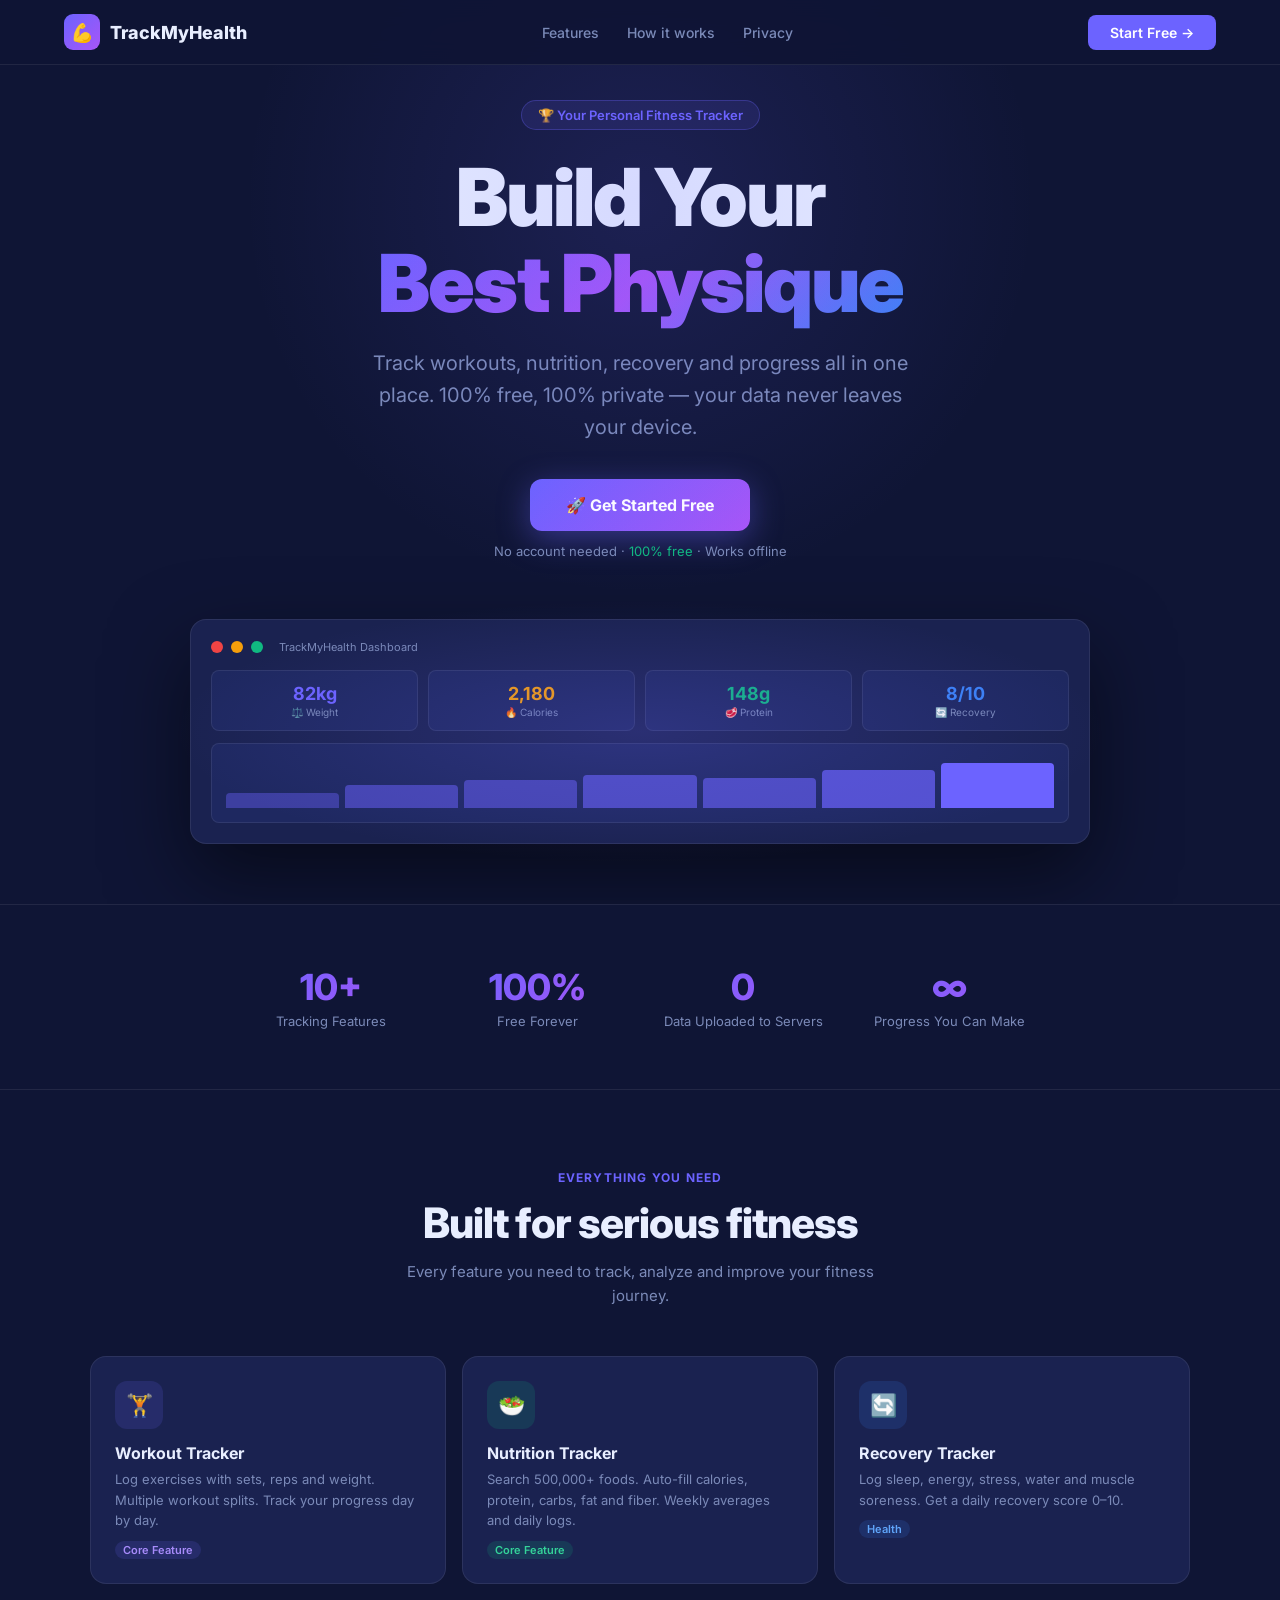
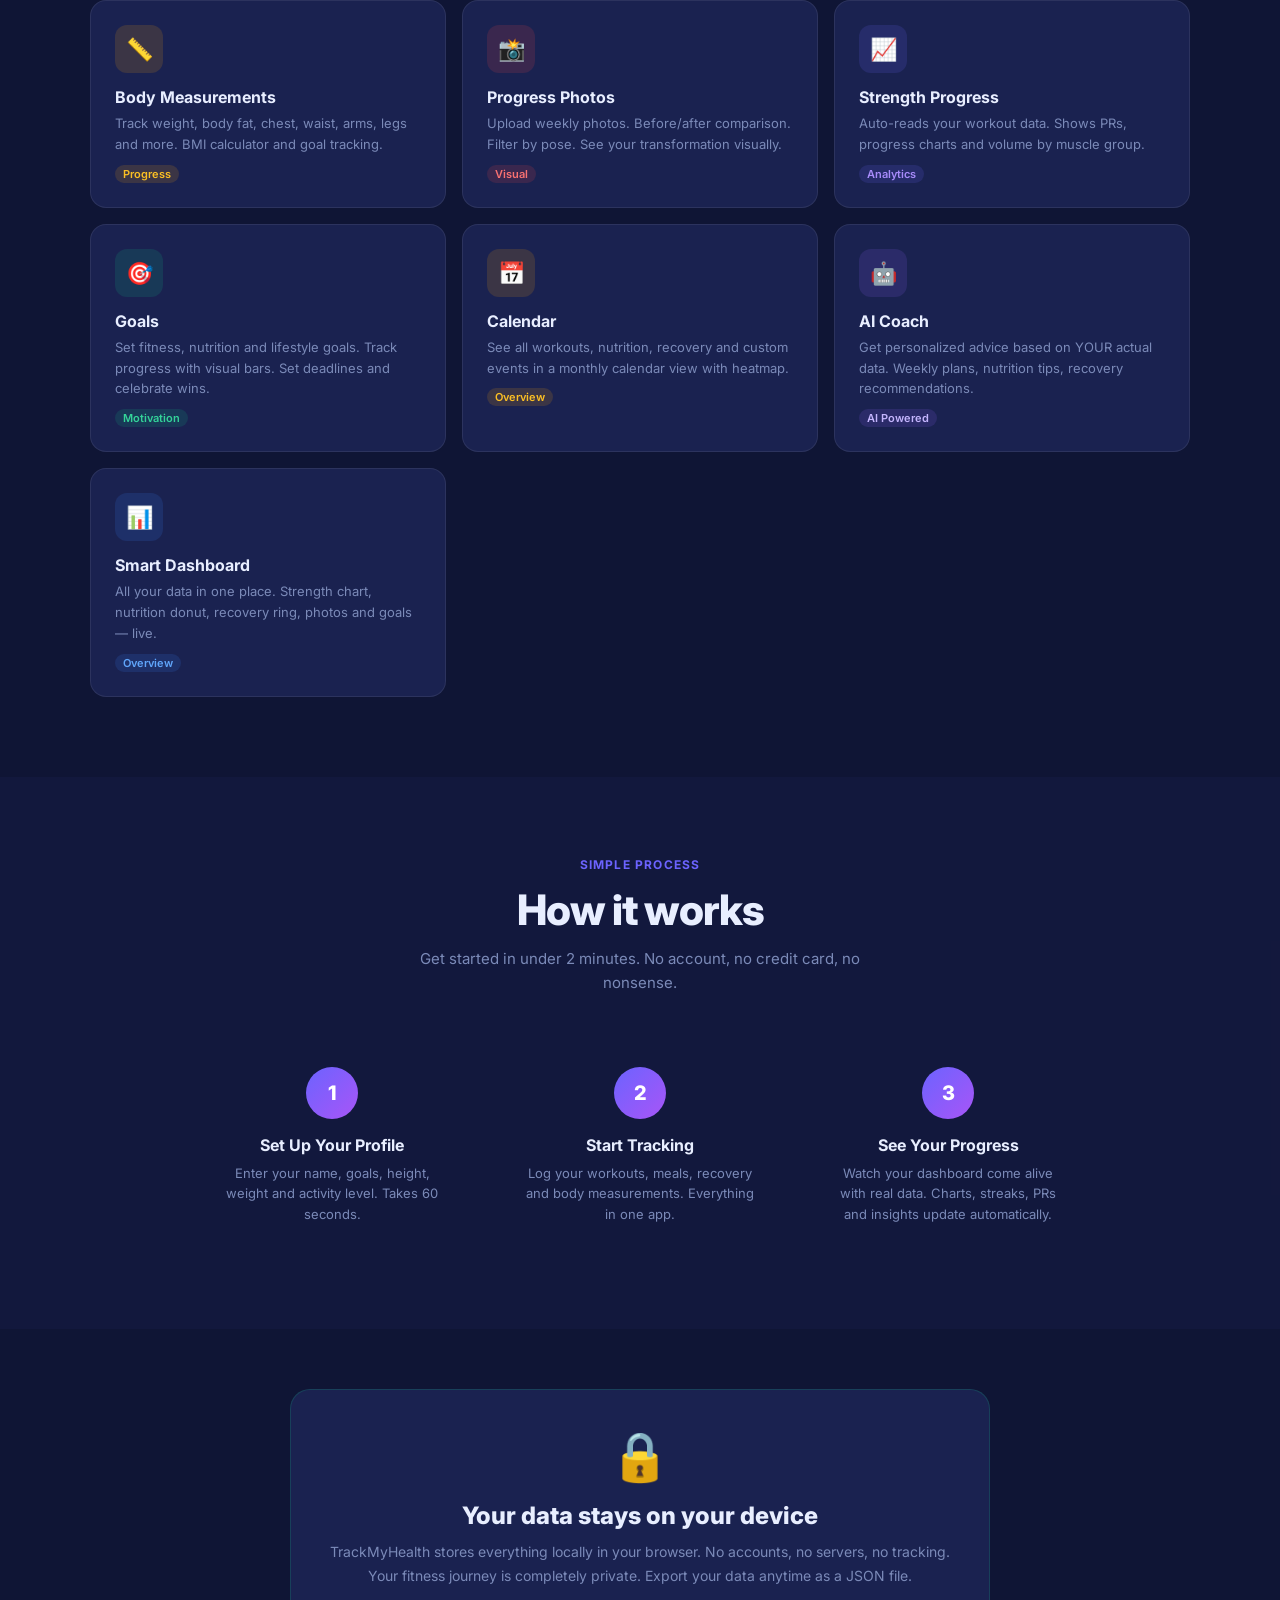
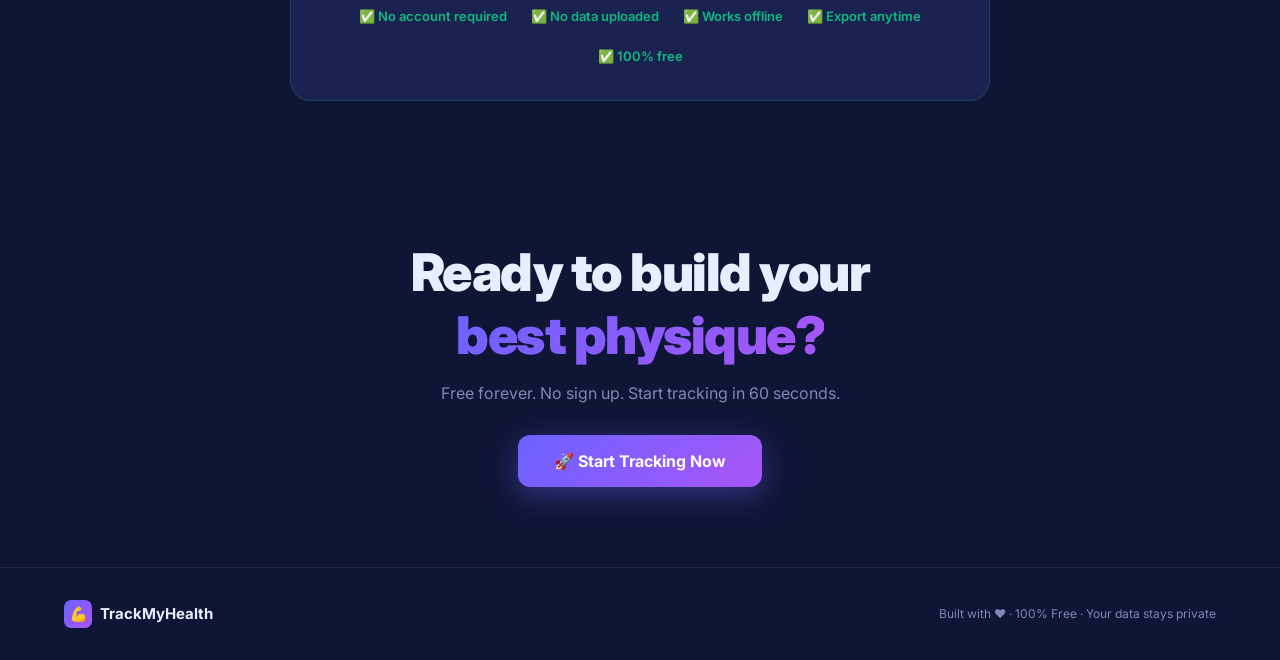
==== commit 761f8c8b: "Update modal styles and improve accessibility" ====
--- a/index.html
+++ b/index.html
@@ -79,41 +79,44 @@
 .footer-logo{display:flex;align-items:center;gap:8px;font-size:15px;font-weight:700;}
 .footer-logo-icon{width:28px;height:28px;border-radius:7px;background:linear-gradient(135deg,var(--accent),#a855f7);display:flex;align-items:center;justify-content:center;font-size:14px;}
 .footer-text{font-size:12px;color:var(--t2);}
-.modal-bg{display:none;position:fixed;inset:0;background:rgba(0,0,0,.7);z-index:500;align-items:center;justify-content:center;}
+.modal-bg{display:none;position:fixed;inset:0;background:rgba(0,0,0,.75);z-index:500;align-items:center;justify-content:center;backdrop-filter:blur(4px);}
 .modal-bg.open{display:flex;}
-.modal{background:#1a2250;border:1px solid rgba(108,99,255,.4);border-radius:20px;padding:32px;width:480px;max-width:95vw;max-height:90vh;overflow-y:auto;}
+.modal{background:#1a2250;border:1px solid rgba(108,99,255,.4);border-radius:20px;padding:32px;width:500px;max-width:95vw;max-height:90vh;overflow-y:auto;box-shadow:0 32px 80px rgba(0,0,0,.6);}
 .modal-step{display:none;}
 .modal-step.active{display:block;}
-.modal-prog{display:flex;align-items:center;justify-content:center;gap:8px;margin-bottom:24px;}
-.prog-dot{width:32px;height:32px;border-radius:50%;display:flex;align-items:center;justify-content:center;font-size:13px;font-weight:700;transition:all .3s;}
+.modal-prog{display:flex;align-items:center;justify-content:center;gap:8px;margin-bottom:28px;}
+.prog-dot{width:36px;height:36px;border-radius:50%;display:flex;align-items:center;justify-content:center;font-size:14px;font-weight:700;transition:all .3s;}
 .prog-dot.done{background:var(--green);color:#fff;}
-.prog-dot.active{background:var(--accent);color:#fff;}
-.prog-dot.pending{background:rgba(255,255,255,.1);color:var(--t2);}
-.prog-line{height:2px;width:40px;background:var(--border);}
+.prog-dot.active{background:var(--accent);color:#fff;box-shadow:0 0 0 4px rgba(108,99,255,.25);}
+.prog-dot.pending{background:rgba(255,255,255,.08);color:var(--t2);}
+.prog-line{height:2px;width:48px;background:var(--border);transition:all .3s;}
 .prog-line.done{background:var(--green);}
-.modal h2{font-size:22px;font-weight:800;margin-bottom:6px;text-align:center;}
-.modal-sub{font-size:13px;color:var(--t2);text-align:center;margin-bottom:24px;}
-.goal-grid{display:grid;grid-template-columns:1fr 1fr;gap:10px;margin-bottom:20px;}
-.goal-btn{background:var(--card2);border:1px solid var(--border);border-radius:10px;padding:14px;cursor:pointer;transition:all .2s;text-align:center;font-family:'Inter',sans-serif;color:var(--t1);}
-.goal-btn:hover{border-color:var(--accent);}
-.goal-btn.selected{background:rgba(108,99,255,.15);border-color:var(--accent);}
-.goal-btn .gb-icon{font-size:24px;margin-bottom:6px;}
+.modal h2{font-size:22px;font-weight:800;margin-bottom:6px;text-align:center;color:var(--t1);}
+.modal-sub{font-size:13px;color:var(--t2);text-align:center;margin-bottom:24px;line-height:1.5;}
+.goal-grid{display:grid;grid-template-columns:1fr 1fr;gap:10px;margin-bottom:24px;}
+.goal-btn{background:var(--card2);border:2px solid var(--border);border-radius:12px;padding:16px 12px;cursor:pointer;transition:all .2s;text-align:center;font-family:'Inter',sans-serif;color:var(--t1);}
+.goal-btn:hover{border-color:rgba(108,99,255,.5);background:rgba(108,99,255,.08);}
+.goal-btn.selected{background:rgba(108,99,255,.15);border-color:var(--accent);box-shadow:0 0 0 1px var(--accent);}
+.goal-btn .gb-icon{font-size:28px;margin-bottom:8px;}
 .goal-btn .gb-label{font-size:13px;font-weight:600;}
-.modal label{font-size:12px;color:var(--t2);display:block;margin-bottom:5px;margin-top:12px;font-weight:500;}
-.modal input,.modal select{width:100%;background:var(--card2);border:1px solid var(--border);border-radius:8px;color:var(--t1);font-size:14px;padding:10px 12px;outline:none;font-family:'Inter',sans-serif;transition:border-color .2s;margin-bottom:4px;}
-.modal input:focus,.modal select:focus{border-color:var(--accent);}
+.modal label{font-size:12px;color:var(--t2);display:block;margin-bottom:5px;margin-top:14px;font-weight:600;letter-spacing:.02em;}
+.modal input,.modal select{width:100%;background:var(--card2);border:1px solid var(--border);border-radius:10px;color:var(--t1);font-size:14px;padding:11px 14px;outline:none;font-family:'Inter',sans-serif;transition:border-color .2s;margin-bottom:2px;}
+.modal input:focus,.modal select:focus{border-color:var(--accent);background:rgba(108,99,255,.05);}
 .modal input::placeholder{color:var(--t2);}
 .modal select option{background:#1a2250;}
-.modal-form-grid{display:grid;grid-template-columns:1fr 1fr;gap:10px;}
-.modal-btn{width:100%;background:linear-gradient(135deg,var(--accent),#a855f7);border:none;border-radius:10px;color:#fff;font-size:15px;font-weight:700;padding:14px;cursor:pointer;font-family:'Inter',sans-serif;transition:all .2s;margin-top:16px;}
-.modal-btn:hover{filter:brightness(1.1);}
-.modal-btn-outline{width:100%;background:transparent;border:1px solid var(--border);border-radius:10px;color:var(--t2);font-size:13px;font-weight:600;padding:10px;cursor:pointer;font-family:'Inter',sans-serif;margin-top:8px;}
+.modal-form-grid{display:grid;grid-template-columns:1fr 1fr;gap:12px;}
+.modal-btn{width:100%;background:linear-gradient(135deg,var(--accent),#a855f7);border:none;border-radius:12px;color:#fff;font-size:16px;font-weight:700;padding:15px;cursor:pointer;font-family:'Inter',sans-serif;transition:all .2s;margin-top:20px;box-shadow:0 4px 20px rgba(108,99,255,.4);}
+.modal-btn:hover{filter:brightness(1.1);transform:translateY(-1px);}
+.modal-btn-outline{width:100%;background:transparent;border:1px solid var(--border);border-radius:12px;color:var(--t2);font-size:13px;font-weight:600;padding:11px;cursor:pointer;font-family:'Inter',sans-serif;margin-top:10px;transition:all .2s;}
 .modal-btn-outline:hover{border-color:var(--accent);color:var(--t1);}
-@media(max-width:700px){.nav-links{display:none;}.mock-grid{grid-template-columns:repeat(2,1fr);}.features-grid{grid-template-columns:1fr;}.steps{grid-template-columns:1fr;}.modal-form-grid{grid-template-columns:1fr;}}
+.calc-box{background:rgba(16,185,129,.08);border:1px solid rgba(16,185,129,.2);border-radius:10px;padding:12px;margin-top:12px;font-size:12px;color:var(--t2);}
+.calc-box.done{color:var(--green);}
+@media(max-width:700px){.nav-links{display:none;}.mock-grid{grid-template-columns:repeat(2,1fr);}.features-grid{grid-template-columns:1fr;}.steps{grid-template-columns:1fr;}.modal-form-grid{grid-template-columns:1fr;}.goal-grid{grid-template-columns:1fr 1fr;}}
 </style>
 </head>
 <body>
 
+<!-- NAV -->
 <nav>
   <div class="nav-inner">
     <a class="nav-logo" href="#">
@@ -129,6 +132,7 @@
   </div>
 </nav>
 
+<!-- HERO -->
 <section class="hero">
   <div class="hero-badge">🏆 Your Personal Fitness Tracker</div>
   <h1 class="hero-title">Build Your<br/><span>Best Physique</span></h1>
@@ -163,6 +167,7 @@
   </div>
 </section>
 
+<!-- STATS -->
 <section class="stats-section">
   <div class="stats-inner">
     <div><div class="stat-val">10+</div><div class="stat-label">Tracking Features</div></div>
@@ -172,6 +177,7 @@
   </div>
 </section>
 
+<!-- FEATURES -->
 <section class="features-section" id="features">
   <div class="section-badge">Everything You Need</div>
   <h2 class="section-title">Built for serious fitness</h2>
@@ -222,7 +228,7 @@
     <div class="feature-card">
       <div class="feature-icon" style="background:rgba(245,158,11,.15);">📅</div>
       <div class="feature-title">Calendar</div>
-      <div class="feature-desc">See all workouts, nutrition, recovery and custom events in a monthly calendar view with activity heatmap.</div>
+      <div class="feature-desc">See all workouts, nutrition, recovery and custom events in a monthly calendar view with heatmap.</div>
       <span class="feature-tag" style="background:rgba(245,158,11,.15);color:#fbbf24;">Overview</span>
     </div>
     <div class="feature-card">
@@ -234,12 +240,13 @@
     <div class="feature-card">
       <div class="feature-icon" style="background:rgba(59,130,246,.15);">📊</div>
       <div class="feature-title">Smart Dashboard</div>
-      <div class="feature-desc">All your data in one place. Strength chart, nutrition donut, recovery ring, photos, goals — live and real.</div>
+      <div class="feature-desc">All your data in one place. Strength chart, nutrition donut, recovery ring, photos and goals — live.</div>
       <span class="feature-tag" style="background:rgba(59,130,246,.15);color:#60a5fa;">Overview</span>
     </div>
   </div>
 </section>
 
+<!-- HOW IT WORKS -->
 <section class="how-section" id="how">
   <div class="section-badge">Simple Process</div>
   <h2 class="section-title">How it works</h2>
@@ -263,6 +270,7 @@
   </div>
 </section>
 
+<!-- PRIVACY -->
 <section class="privacy-section" id="privacy">
   <div class="privacy-card">
     <div class="privacy-icon">🔒</div>
@@ -278,19 +286,23 @@
   </div>
 </section>
 
+<!-- CTA -->
 <section class="cta-section">
   <h2 class="cta-title">Ready to build your<br/><span style="background:linear-gradient(135deg,var(--accent),#a855f7);-webkit-background-clip:text;-webkit-text-fill-color:transparent;background-clip:text;">best physique?</span></h2>
   <p class="cta-sub">Free forever. No sign up. Start tracking in 60 seconds.</p>
   <button class="hero-btn" id="cta-start-btn">🚀 Start Tracking Now</button>
 </section>
 
+<!-- FOOTER -->
 <footer>
   <div class="footer-logo"><div class="footer-logo-icon">💪</div> TrackMyHealth</div>
   <div class="footer-text">Built with ❤️ · 100% Free · Your data stays private</div>
 </footer>
 
+<!-- ONBOARDING MODAL -->
 <div class="modal-bg" id="modal">
   <div class="modal">
+    <!-- PROGRESS BAR -->
     <div class="modal-prog">
       <div class="prog-dot active" id="prog-1">1</div>
       <div class="prog-line" id="prog-line-1"></div>
@@ -298,8 +310,10 @@
       <div class="prog-line" id="prog-line-2"></div>
       <div class="prog-dot pending" id="prog-3">3</div>
     </div>
+
+    <!-- STEP 1: GOAL -->
     <div class="modal-step active" id="step-1">
-      <h2>What's your main goal?</h2>
+      <h2>What's your main goal? 🎯</h2>
       <p class="modal-sub">Pick the goal that matters most to you right now.</p>
       <div class="goal-grid">
         <button class="goal-btn selected" data-goal="build_muscle"><div class="gb-icon">💪</div><div class="gb-label">Build Muscle</div></button>
@@ -311,14 +325,20 @@
       </div>
       <button class="modal-btn" id="step1-next">Next Step →</button>
     </div>
+
+    <!-- STEP 2: PROFILE -->
     <div class="modal-step" id="step-2">
-      <h2>About you</h2>
-      <p class="modal-sub">Helps us personalize your dashboard and calculate your goals.</p>
+      <h2>About you 👤</h2>
+      <p class="modal-sub">Helps us personalize your dashboard and auto-calculate your daily targets.</p>
       <label>Your Name *</label>
       <input id="inp-name" placeholder="e.g. Kamlesh Rawal"/>
       <div class="modal-form-grid">
-        <div><label>Age</label><input id="inp-age" type="number" placeholder="25" min="10" max="100"/></div>
-        <div><label>Gender</label>
+        <div>
+          <label>Age</label>
+          <input id="inp-age" type="number" placeholder="25" min="10" max="100"/>
+        </div>
+        <div>
+          <label>Gender</label>
           <select id="inp-gender">
             <option value="">Select</option>
             <option value="male">Male</option>
@@ -326,8 +346,14 @@
             <option value="other">Other</option>
           </select>
         </div>
-        <div><label>Height (cm)</label><input id="inp-height" type="number" placeholder="175" min="100" max="250"/></div>
-        <div><label>Weight (kg)</label><input id="inp-weight" type="number" placeholder="70" min="30" max="300" step="0.1"/></div>
+        <div>
+          <label>Height (cm)</label>
+          <input id="inp-height" type="number" placeholder="175" min="100" max="250"/>
+        </div>
+        <div>
+          <label>Weight (kg)</label>
+          <input id="inp-weight" type="number" placeholder="70" min="30" max="300" step="0.1"/>
+        </div>
       </div>
       <label>Activity Level</label>
       <select id="inp-activity">
@@ -340,16 +366,30 @@
       <button class="modal-btn" id="step2-next">Next Step →</button>
       <button class="modal-btn-outline" id="step2-back">← Back</button>
     </div>
+
+    <!-- STEP 3: TARGETS -->
     <div class="modal-step" id="step-3">
-      <h2>Your daily targets</h2>
-      <p class="modal-sub">Auto-calculated based on your profile. Change anytime in Settings.</p>
+      <h2>Your daily targets 🎯</h2>
+      <p class="modal-sub">Auto-calculated from your profile. Edit if you want or change later in Settings.</p>
       <div class="modal-form-grid">
-        <div><label>Daily Calories (kcal)</label><input id="inp-calories" type="number" placeholder="2200"/></div>
-        <div><label>Daily Protein (g)</label><input id="inp-protein" type="number" placeholder="150"/></div>
-        <div><label>Daily Carbs (g)</label><input id="inp-carbs" type="number" placeholder="250"/></div>
-        <div><label>Daily Fat (g)</label><input id="inp-fat" type="number" placeholder="70"/></div>
+        <div>
+          <label>Daily Calories (kcal)</label>
+          <input id="inp-calories" type="number" placeholder="2200"/>
+        </div>
+        <div>
+          <label>Daily Protein (g)</label>
+          <input id="inp-protein" type="number" placeholder="150"/>
+        </div>
+        <div>
+          <label>Daily Carbs (g)</label>
+          <input id="inp-carbs" type="number" placeholder="250"/>
+        </div>
+        <div>
+          <label>Daily Fat (g)</label>
+          <input id="inp-fat" type="number" placeholder="70"/>
+        </div>
       </div>
-      <div style="background:rgba(108,99,255,.08);border:1px solid rgba(108,99,255,.2);border-radius:8px;padding:10px;margin-top:8px;font-size:12px;color:var(--t2);" id="calc-info">Fill in your profile and we'll auto-calculate your targets!</div>
+      <div class="calc-box" id="calc-info">Calculating your targets based on your profile…</div>
       <button class="modal-btn" id="step3-finish">🚀 Launch My Dashboard</button>
       <button class="modal-btn-outline" id="step3-back">← Back</button>
     </div>
@@ -358,6 +398,8 @@
 
 <script>
 let selectedGoal='build_muscle';
+
+// Open modal on any start button
 ['nav-start-btn','hero-start-btn','cta-start-btn'].forEach(id=>{
   document.getElementById(id)?.addEventListener('click',()=>{
     const u=JSON.parse(localStorage.getItem('tmh_user')||'{}');
@@ -365,6 +407,8 @@
     else document.getElementById('modal').classList.add('open');
   });
 });
+
+// Goal selection
 document.querySelectorAll('.goal-btn').forEach(btn=>{
   btn.addEventListener('click',()=>{
     document.querySelectorAll('.goal-btn').forEach(b=>b.classList.remove('selected'));
@@ -372,6 +416,8 @@
     selectedGoal=btn.dataset.goal;
   });
 });
+
+// Step navigation
 function setStep(n){
   document.querySelectorAll('.modal-step').forEach(s=>s.classList.remove('active'));
   document.getElementById('step-'+n).classList.add('active');
@@ -381,16 +427,24 @@
     else if(i===n){dot.className='prog-dot active';dot.textContent=i;}
     else{dot.className='prog-dot pending';dot.textContent=i;}
   }
-  for(let i=1;i<=2;i++) document.getElementById('prog-line-'+i).className='prog-line'+(i<n?' done':'');
+  for(let i=1;i<=2;i++){
+    document.getElementById('prog-line-'+i).className='prog-line'+(i<n?' done':'');
+  }
   if(n===3) autoCalc();
 }
+
 document.getElementById('step1-next').addEventListener('click',()=>setStep(2));
 document.getElementById('step2-back').addEventListener('click',()=>setStep(1));
+document.getElementById('step3-back').addEventListener('click',()=>setStep(2));
+
 document.getElementById('step2-next').addEventListener('click',()=>{
-  if(!document.getElementById('inp-name').value.trim()){alert('Please enter your name!');return;}
+  if(!document.getElementById('inp-name').value.trim()){
+    alert('Please enter your name!');return;
+  }
   setStep(3);
 });
-document.getElementById('step3-back').addEventListener('click',()=>setStep(2));
+
+// Auto calculate
 function autoCalc(){
   const w=parseFloat(document.getElementById('inp-weight').value)||70;
   const h=parseFloat(document.getElementById('inp-height').value)||175;
@@ -410,12 +464,15 @@
   document.getElementById('inp-carbs').value=carbs;
   document.getElementById('inp-fat').value=fat;
   const ci=document.getElementById('calc-info');
-  ci.textContent=`✅ Calculated: ${tdee} kcal · ${prot}g protein · ${carbs}g carbs · ${fat}g fat`;
-  ci.style.color='var(--green)';
+  ci.textContent=`✅ ${tdee} kcal · ${prot}g protein · ${carbs}g carbs · ${fat}g fat — calculated for your goal!`;
+  ci.className='calc-box done';
 }
+
+// Finish
 document.getElementById('step3-finish').addEventListener('click',()=>{
   const name=document.getElementById('inp-name').value.trim()||'User';
-  const user={name,
+  const user={
+    name,
     age:parseInt(document.getElementById('inp-age').value)||null,
     gender:document.getElementById('inp-gender').value||null,
     height:parseFloat(document.getElementById('inp-height').value)||null,
@@ -432,8 +489,11 @@
   localStorage.setItem('muscletrack_user',JSON.stringify(user));
   window.location.href='muscle-dashboard.html';
 });
+
+// Close on background click
 document.getElementById('modal').addEventListener('click',e=>{
-  if(e.target===document.getElementById('modal')) document.getElementById('modal').classList.remove('open');
+  if(e.target===document.getElementById('modal'))
+    document.getElementById('modal').classList.remove('open');
 });
 </script>
 </body>
